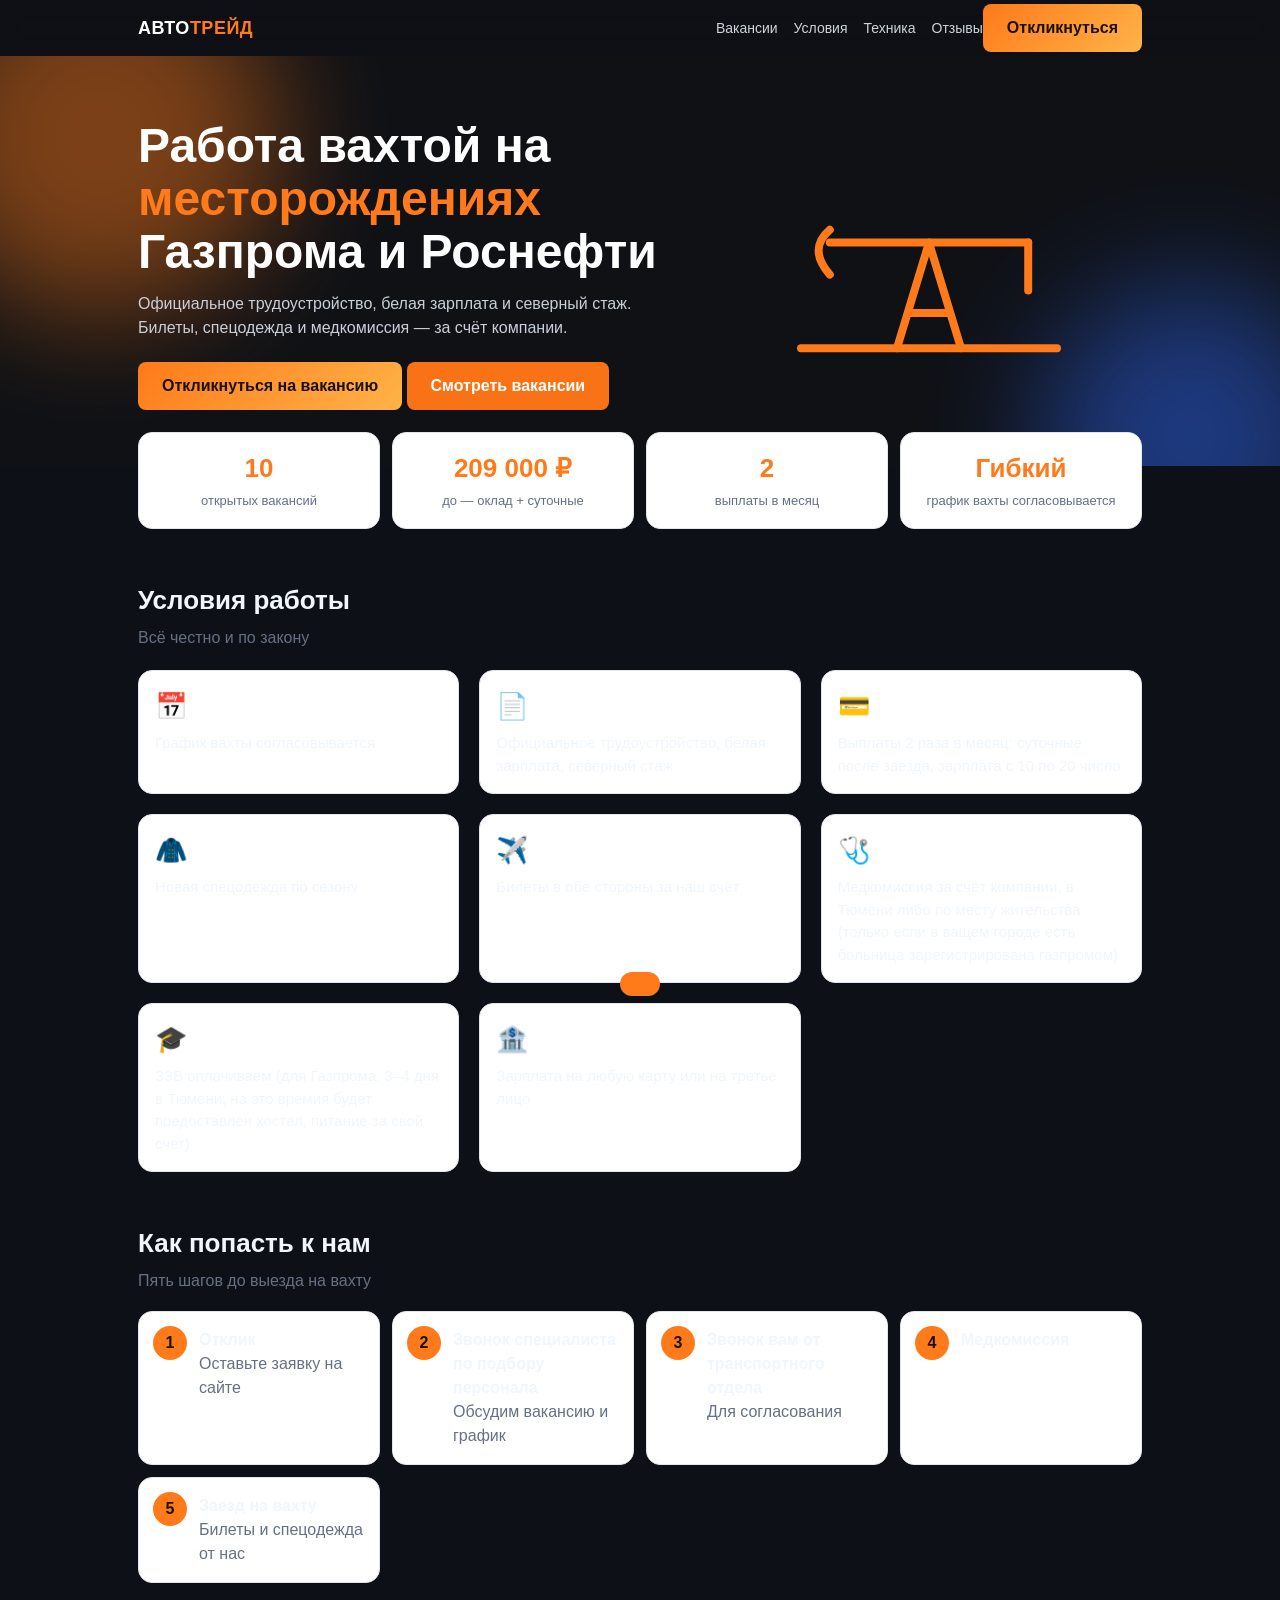
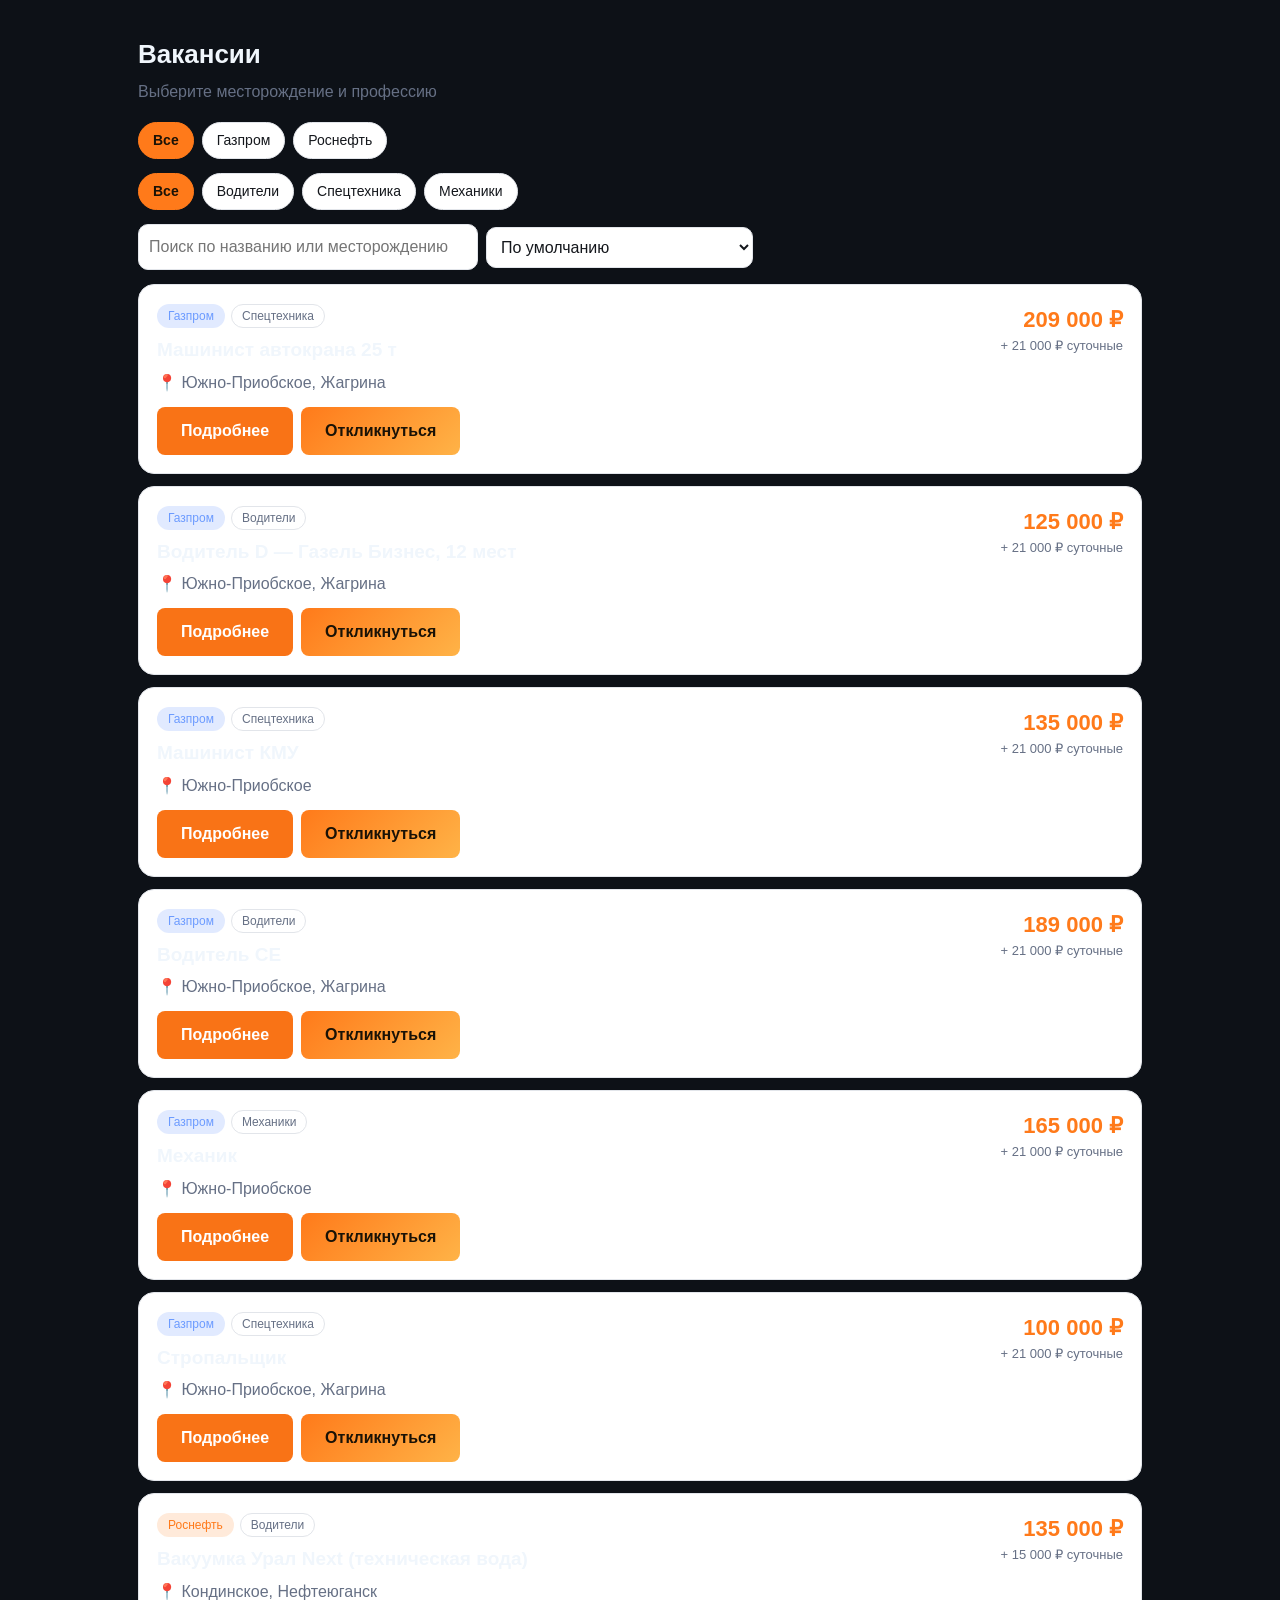
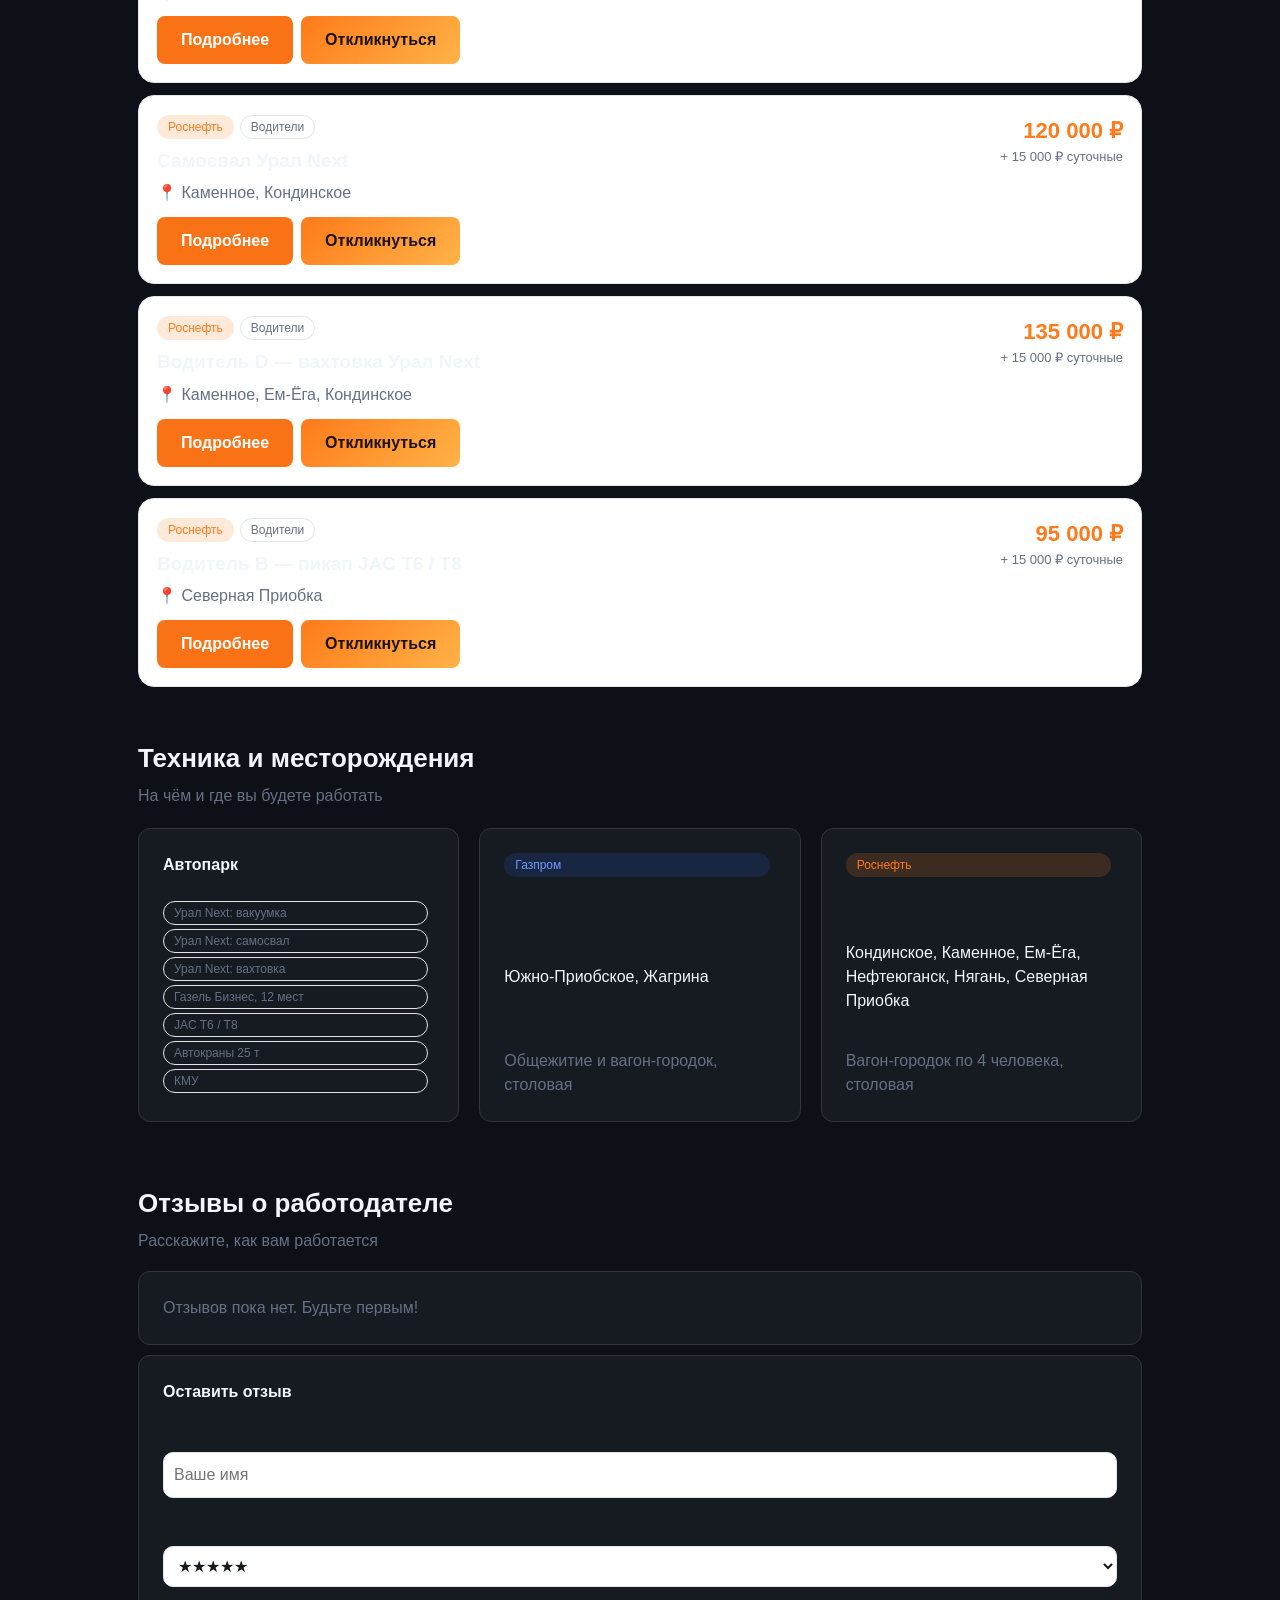
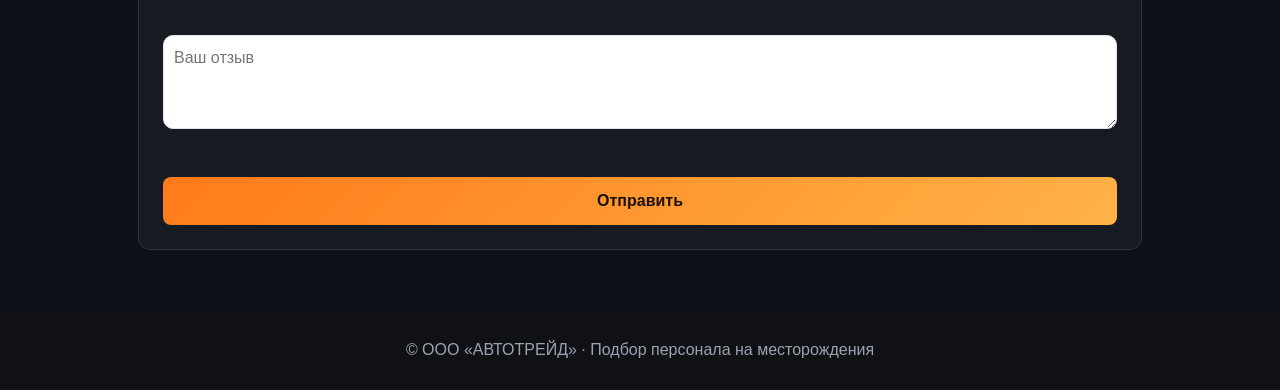
==== site/index.html @ c1e5354d "Update index.html" ====
<!DOCTYPE html>
<html lang="ru">
<head>
<meta charset="utf-8">
<meta name="viewport" content="width=device-width, initial-scale=1, viewport-fit=cover">
<title>АВТОТРЕЙД — работа вахтой на месторождениях</title>
<link rel="stylesheet" href="style.css">
</head>
<body>
<div id="pr"></div>
<nav><div class="w"><b>АВТО<i>ТРЕЙД</i></b><div><a href="#vac">Вакансии</a><a href="#cond">Условия</a><a href="#fleet">Техника</a><a href="#rev">Отзывы</a><button class="btn p sm" data-apply="">Откликнуться</button></div></div></nav>

<section class="hero"><div class="blob b1"></div><div class="blob b2"></div>
<div class="w"><div>
<h1>Работа вахтой на <span>месторождениях</span> Газпрома и Роснефти</h1>
<p>Официальное трудоустройство, белая зарплата и северный стаж. Билеты, спецодежда и медкомиссия — за счёт компании.</p>
<button class="btn p" data-apply="">Откликнуться на вакансию</button> <a href="#vac"><button class="btn">Смотреть вакансии</button></a></div>
<svg class="pump" viewBox="0 0 200 120"><path d="M20 112h160"/><path d="M80 112l20-66 20 66M88 90h24"/><g class="beam"><path d="M38 46h124"/><path d="M38 38q-14 12 0 28"/><path d="M162 46v30"/></g></svg>
</div></section>

<main class="w">
<div class="stats">
<div class="st"><b data-n="10">0</b><span>открытых вакансий</span></div>
<div class="st"><b data-n="209000" data-s=" ₽">0</b><span>до — оклад + суточные</span></div>
<div class="st"><b data-n="2">0</b><span>выплаты в месяц</span></div>
<div class="st"><b>Гибкий</b><span>график вахты согласовывается</span></div>
</div>

<h2 class="reveal" id="cond">Условия работы</h2><p class="sub">Всё честно и по закону</p>
<div class="grid" id="conds"></div>

<h2 class="reveal">Как попасть к нам</h2><p class="sub">Пять шагов до выезда на вахту</p>
<div class="steps">
<div class="step reveal"><b>Отклик</b><br><span class="mu">Оставьте заявку на сайте</span></div>
<div class="step reveal"><b>Звонок специалиста по подбору персонала</b><br><span class="mu">Обсудим вакансию и график</span></div>
<div class="step reveal"><b>Звонок вам от транспортного отдела</b><br><span class="mu">Для согласования</span></div>
<div class="step reveal"><b>Медкомиссия</b></div>
<div class="step reveal"><b>Заезд на вахту</b><br><span class="mu">Билеты и спецодежда от нас</span></div>
</div>

<h2 class="reveal" id="vac">Вакансии</h2><p class="sub">Выберите месторождение и профессию</p>
<div class="bar" id="f1"></div>
<div class="bar" id="f2"></div>
<div class="bar"><input id="q" placeholder="Поиск по названию или месторождению" style="max-width:340px"><select id="so"><option value="0">По умолчанию</option><option value="1">Сначала с высокой зарплатой</option></select></div>
<div id="jobs"></div>

<h2 class="reveal" id="fleet">Техника и месторождения</h2><p class="sub">На чём и где вы будете работать</p>
<div class="grid">
<div class="card reveal"><b>Автопарк</b><br><span class="tg">Урал Next: вакуумка</span><span class="tg">Урал Next: самосвал</span><span class="tg">Урал Next: вахтовка</span><span class="tg">Газель Бизнес, 12 мест</span><span class="tg">JAC T6 / T8</span><span class="tg">Автокраны 25 т</span><span class="tg">КМУ</span></div>
<div class="card reveal"><span class="tg g">Газпром</span><br>Южно-Приобское, Жагрина<br><span class="mu">Общежитие и вагон-городок, столовая</span></div>
<div class="card reveal"><span class="tg r">Роснефть</span><br>Кондинское, Каменное, Ем-Ёга, Нефтеюганск, Нягань, Северная Приобка<br><span class="mu">Вагон-городок по 4 человека, столовая</span></div>
</div>

<h2 class="reveal" id="rev">Отзывы о работодателе</h2><p class="sub">Расскажите, как вам работается</p>
<div id="revs"></div>
<div class="card"><b>Оставить отзыв</b><br><br>
<input id="rn" placeholder="Ваше имя" maxlength="40"><br><br>
<select id="rr"><option value="5">★★★★★</option><option value="4">★★★★</option><option value="3">★★★</option><option value="2">★★</option><option value="1">★</option></select><br><br>
<textarea id="rt" rows="3" maxlength="500" placeholder="Ваш отзыв"></textarea><br><br>
<button class="btn p" id="rs">Отправить</button></div>
</main>

<footer>© ООО «АВТОТРЕЙД» · Подбор персонала на месторождения</footer>

<dialog id="dlg"><h3 style="margin-top:0">Отклик на вакансию</h3>
<label>Вакансия</label><select id="av"></select>
<label>Имя</label><input id="an" maxlength="60">
<label>Телефон</label><input id="ap" type="tel" placeholder="+7 ___ ___ __ __">
<label>Город проживания</label><input id="ac" maxlength="60">
<input id="hp" name="website" tabindex="-1" autocomplete="off" aria-hidden="true" style="position:absolute;left:-9999px">
<div style="display:flex;gap:8px"><button class="btn p" id="as">Отправить отклик</button><button class="btn" id="ax">Закрыть</button></div></dialog>
<div class="toast" id="ts"></div>

<script src="script.js"></script>
</body>
</html>
---- site/style.css ----
:root{--bg:#f4f5f7;--card:#fff;--tx:#14171c;--mu:#667085;--bd:#e2e5ea;--ac:#ff7a1a;--ac2:#ffb347;box-sizing:border-box;padding-top:env(safe-area-inset-top,0px);padding-bottom:env(safe-area-inset-bottom,0px)}
@media (prefers-color-scheme:dark){:root:not([data-theme="light"]){--bg:#0f1115;--card:#181b21;--tx:#eef0f4;--mu:#9aa3b2;--bd:#2a2f38;color-scheme:dark}}
:root[data-theme="dark"]{--bg:#0f1115;--card:#181b21;--tx:#eef0f4;--mu:#9aa3b2;--bd:#2a2f38;color-scheme:dark}
*{box-sizing:border-box}html{scroll-behavior:smooth}
body{margin:0;background:var(--bg);color:var(--tx);font:16px/1.55 system-ui,-apple-system,"Segoe UI",Roboto,sans-serif}
.w{max-width:1040px;margin:0 auto;padding:0 18px}
#pr{position:fixed;left:0;top:0;height:3px;background:linear-gradient(90deg,var(--ac),var(--ac2));width:0;z-index:50}
nav{position:sticky;top:0;z-index:40;background:rgba(15,17,21,.82);backdrop-filter:blur(10px);color:#fff;padding-top:env(safe-area-inset-top,0px)}
nav .w{display:flex;justify-content:space-between;align-items:center;height:56px}
nav b{font-size:18px;letter-spacing:.5px}nav b i{color:var(--ac);font-style:normal}
nav a{color:#cfd4dc;text-decoration:none;margin-left:16px;font-size:14px}nav a:hover{color:var(--ac)}
.hero{position:relative;overflow:hidden;background:#0f1115;color:#fff;padding:64px 0 56px}
.blob{position:absolute;border-radius:50%;filter:blur(60px);opacity:.45;animation:fl 12s ease-in-out infinite alternate}
.b1{width:360px;height:360px;background:#ff7a1a;left:-80px;top:-100px}.b2{width:300px;height:300px;background:#2f6bff;right:-60px;bottom:-120px;animation-delay:-5s}
@keyframes fl{to{transform:translate(60px,40px) scale(1.2)}}
.hero .w{position:relative;display:grid;grid-template-columns:1.3fr 1fr;gap:24px;align-items:center}
.hero h1{font-size:clamp(28px,5vw,48px);line-height:1.1;margin:0 0 14px}.hero h1 span{color:var(--ac)}
.hero p{color:#c9cfd9;max-width:520px;margin:0 0 22px}
.pump{width:100%;max-width:320px;justify-self:center}.pump *{stroke:var(--ac);fill:none;stroke-width:5;stroke-linecap:round;stroke-linejoin:round}
.beam{transform-origin:100px 46px;animation:rock 3s ease-in-out infinite alternate}@keyframes rock{from{transform:rotate(-9deg)}to{transform:rotate(9deg)}}
.btn{font:inherit;cursor:pointer;border-radius:10px;border:1px solid var(--bd);background:var(--card);color:var(--tx);padding:10px 18px;transition:.2s}
.btn.p{background:linear-gradient(135deg,var(--ac),var(--ac2));color:#1a1206;border:0;font-weight:700}.btn.p:hover{transform:translateY(-2px);box-shadow:0 8px 22px rgba(255,122,26,.4)}
.stats{display:grid;grid-template-columns:repeat(auto-fit,minmax(150px,1fr));gap:12px;margin-top:-34px;position:relative}
.st{background:var(--card);border:1px solid var(--bd);border-radius:14px;padding:16px;text-align:center}.st b{display:block;font-size:26px;color:var(--ac)}.st span{font-size:13px;color:var(--mu)}
h2{font-size:26px;margin:52px 0 6px}.sub{color:var(--mu);margin:0 0 18px}
.grid{display:grid;grid-template-columns:repeat(auto-fit,minmax(230px,1fr));gap:12px}
.cond{background:var(--card);border:1px solid var(--bd);border-radius:14px;padding:16px;transition:.25s}.cond:hover{transform:translateY(-4px);border-color:var(--ac)}.cond i{font-size:26px;font-style:normal}.cond p{margin:6px 0 0;font-size:15px}
.steps{display:grid;grid-template-columns:repeat(auto-fit,minmax(200px,1fr));gap:12px;counter-reset:s}.step{background:var(--card);border:1px solid var(--bd);border-radius:14px;padding:16px 16px 16px 60px;position:relative}
.step:before{counter-increment:s;content:counter(s);position:absolute;left:14px;top:14px;width:34px;height:34px;border-radius:50%;background:var(--ac);color:#1a1206;font-weight:800;display:grid;place-items:center}
.bar{display:flex;gap:8px;flex-wrap:wrap;align-items:center;margin-bottom:14px}.chip{padding:7px 14px;border-radius:20px;border:1px solid var(--bd);background:var(--card);color:var(--tx);cursor:pointer;font:inherit;font-size:14px;transition:.2s}
.chip.on{background:var(--ac);border-color:var(--ac);color:#1a1206;font-weight:600}
select,input,textarea{font:inherit;padding:10px;border-radius:10px;border:1px solid var(--bd);background:var(--card);color:var(--tx);width:100%}
.bar select{width:auto}
.v{background:var(--card);border:1px solid var(--bd);border-radius:16px;padding:18px;margin-bottom:12px;transition:.25s}.v:hover{border-color:var(--ac);box-shadow:0 8px 28px rgba(0,0,0,.12)}
.top{display:flex;justify-content:space-between;gap:14px;flex-wrap:wrap;align-items:flex-start}
.v h3{margin:4px 0 6px;font-size:19px}.sal{text-align:right}.sal b{font-size:22px;color:var(--ac)}.sal div{font-size:13px;color:var(--mu)}
.tg{display:inline-block;font-size:12px;padding:2px 10px;border-radius:20px;border:1px solid var(--bd);margin:0 6px 4px 0;color:var(--mu)}.tg.g{background:rgba(47,107,255,.14);color:#6c9bff;border-color:transparent}.tg.r{background:rgba(255,122,26,.16);color:var(--ac);border-color:transparent}
.more{display:grid;grid-template-rows:0fr;transition:grid-template-rows .35s}.more>div{overflow:hidden}.v.open .more{grid-template-rows:1fr}
.more ul{margin:12px 0 0;padding-left:18px;color:var(--mu);font-size:15px}.acts{display:flex;gap:8px;margin-top:12px;flex-wrap:wrap}
.reveal{opacity:0;transform:translateY(24px);transition:opacity .6s,transform .6s}.reveal.in{opacity:1;transform:none}
.card{background:var(--card);border:1px solid var(--bd);border-radius:14px;padding:16px;margin-bottom:10px}
.mu{color:var(--mu)}
dialog{border:1px solid var(--bd);border-radius:16px;background:var(--card);color:var(--tx);max-width:440px;width:92%;padding:22px;animation:pop .25s}dialog::backdrop{background:rgba(0,0,0,.6);backdrop-filter:blur(3px)}
@keyframes pop{from{opacity:0;transform:scale(.94)}}
label{font-size:13px;color:var(--mu)}dialog input,dialog select{margin:3px 0 12px}
.toast{position:fixed;left:50%;bottom:24px;transform:translate(-50%,120px);background:var(--ac);color:#1a1206;padding:12px 20px;border-radius:12px;font-weight:600;transition:.4s;z-index:90;max-width:90%}.toast.s{transform:translate(-50%,0)}
footer{margin-top:60px;background:#0f1115;color:#9aa3b2;text-align:center;padding:28px 18px}
@media(max-width:720px){.hero .w{grid-template-columns:1fr}.pump{max-width:200px}nav a{display:none}.sal{text-align:left}}
@media(prefers-reduced-motion:reduce){*{animation:none!important;transition:none!important}.reveal{opacity:1;transform:none}}




/* ==========================================
ОСНОВНЫЕ СТИЛИ И СБРОС (BASE & RESET)
========================================== */
￼ {
margin: 0;
padding: 0;
box-sizing: border-box;
word-wrap: break-word;
overflow-wrap: break-word;
}
body {
font-family: -apple-system, BlinkMacSystemFont, "Segoe UI", Roboto, Helvetica, Arial, sans-serif;
background-color: #0d1117;
color: #f0f6fc;
line-height: 1.5;
-webkit-font-smoothing: antialiased;
}
/* Контейнеры */
.container {
width: 100%;
max-width: 1200px;
margin: 0 auto;
padding: 0 20px;
}
/* ==========================================
КАРТОЧКИ И СЕТКИ (GRIDS & CARDS)
========================================== */
.grid,
.stats-grid,
.features-grid {
display: grid;
grid-template-columns: repeat(auto-fit, minmax(250px, 1fr));
gap: 20px;
margin: 20px 0;
}
.card,
.stat-card,
.feature-card {
background: #161b22;
border: 1px solid #30363d;
border-radius: 12px;
padding: 24px;
display: flex;
flex-direction: column;
justify-content: space-between;
transition: transform 0.2s ease, border-color 0.2s ease;
}
.card:hover,
.stat-card:hover {
border-color: #f97316;
}
/* Заголовки и текст внутри карточек */
.card h2, .card h3,
.stat-card h2, .stat-card h3 {
color: #f97316;
font-size: 1.5rem;
font-weight: 700;
margin-bottom: 10px;
line-height: 1.25;
}
.card p, .stat-card p {
color: #8b949e;
font-size: 0.95rem;
}
/* Кнопки */
.btn, button {
display: inline-flex;
align-items: center;
justify-content: center;
background-color: #f97316;
color: #ffffff;
font-weight: 600;
padding: 12px 24px;
border-radius: 8px;
border: none;
cursor: pointer;
text-decoration: none;
transition: background-color 0.2s;
}
.btn:hover, button:hover {
background-color: #ea580c;
}
/* ==========================================
МОБИЛЬНАЯ АДАПТАЦИЯ (RESPONSIVE FOR PHONES)
========================================== */
@media (max-width: 768px) {
.container {
padding: 0 16px;
}
/* Переводим все сетки строго в 1 колонку */
.grid,
.stats-grid,
.features-grid {
grid-template-columns: 1fr !important;
gap: 14px !important;
}
/* Уменьшаем размеры карточек и отступы */
.card,
.stat-card,
.feature-card {
padding: 16px !important;
}
/* Авто-подгонка шрифта, чтобы текст "График вахты согласовывается" не вылезал */
.card h2, .card h3,
.stat-card h2, .stat-card h3,
.stat-card .value {
font-size: 1.2rem !important;
line-height: 1.3 !important;
hyphens: auto;
}
/* Регулировка баннеров и кнопок */
.hero-title {
font-size: 1.75rem !important;
}
.btn, button {
width: 100%;
padding: 14px;
}
}
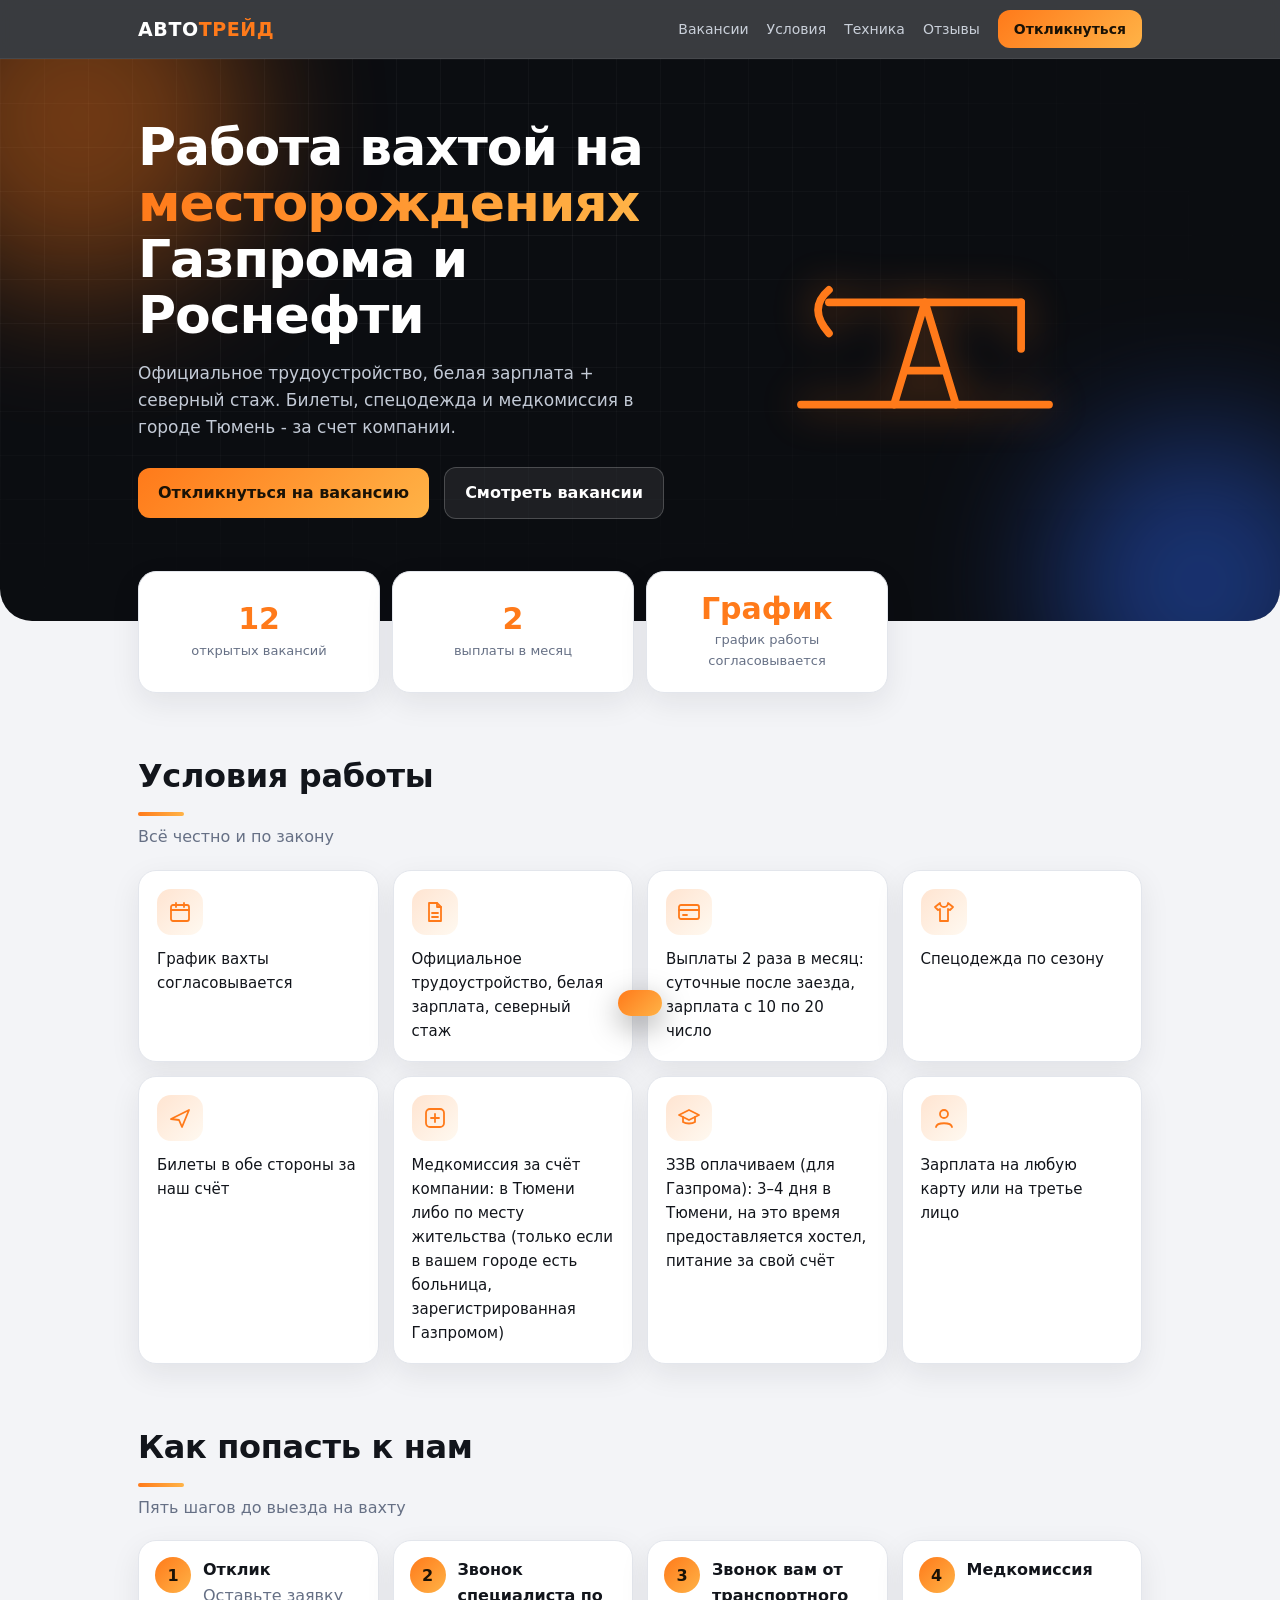
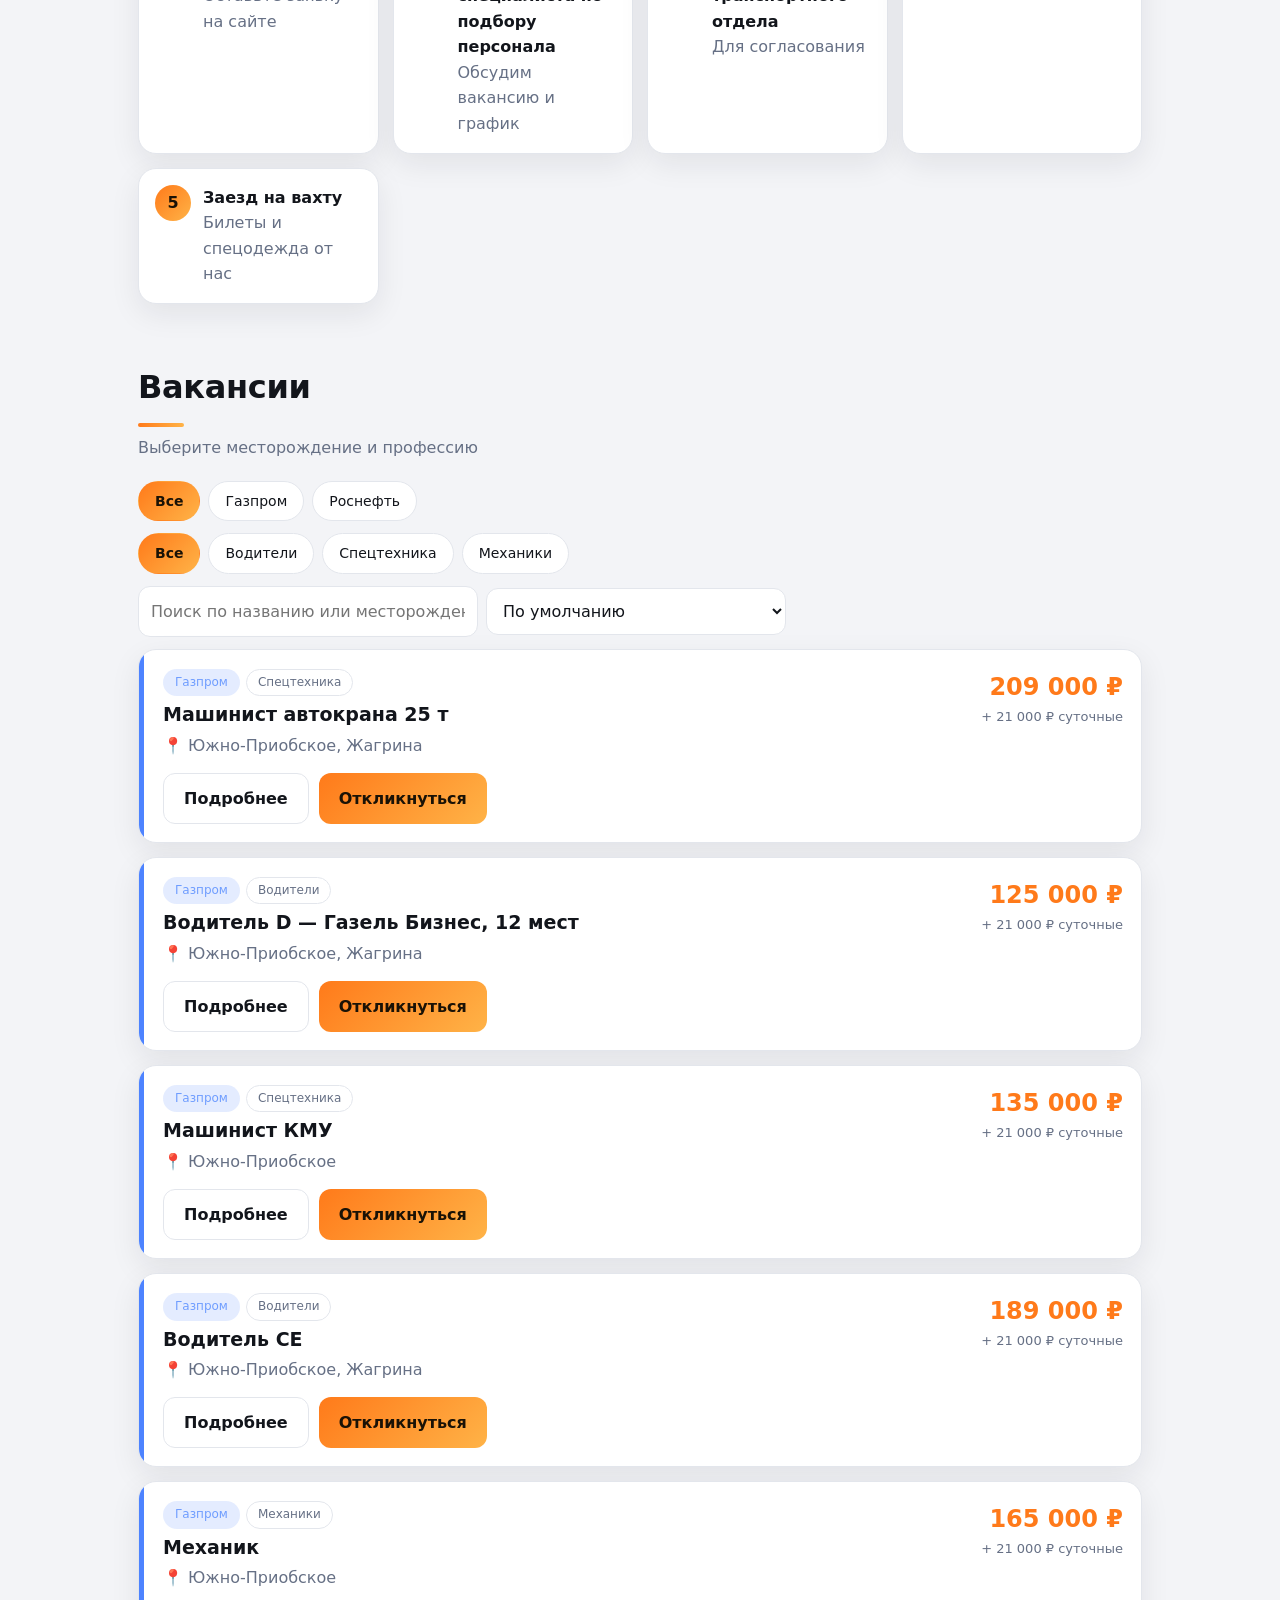
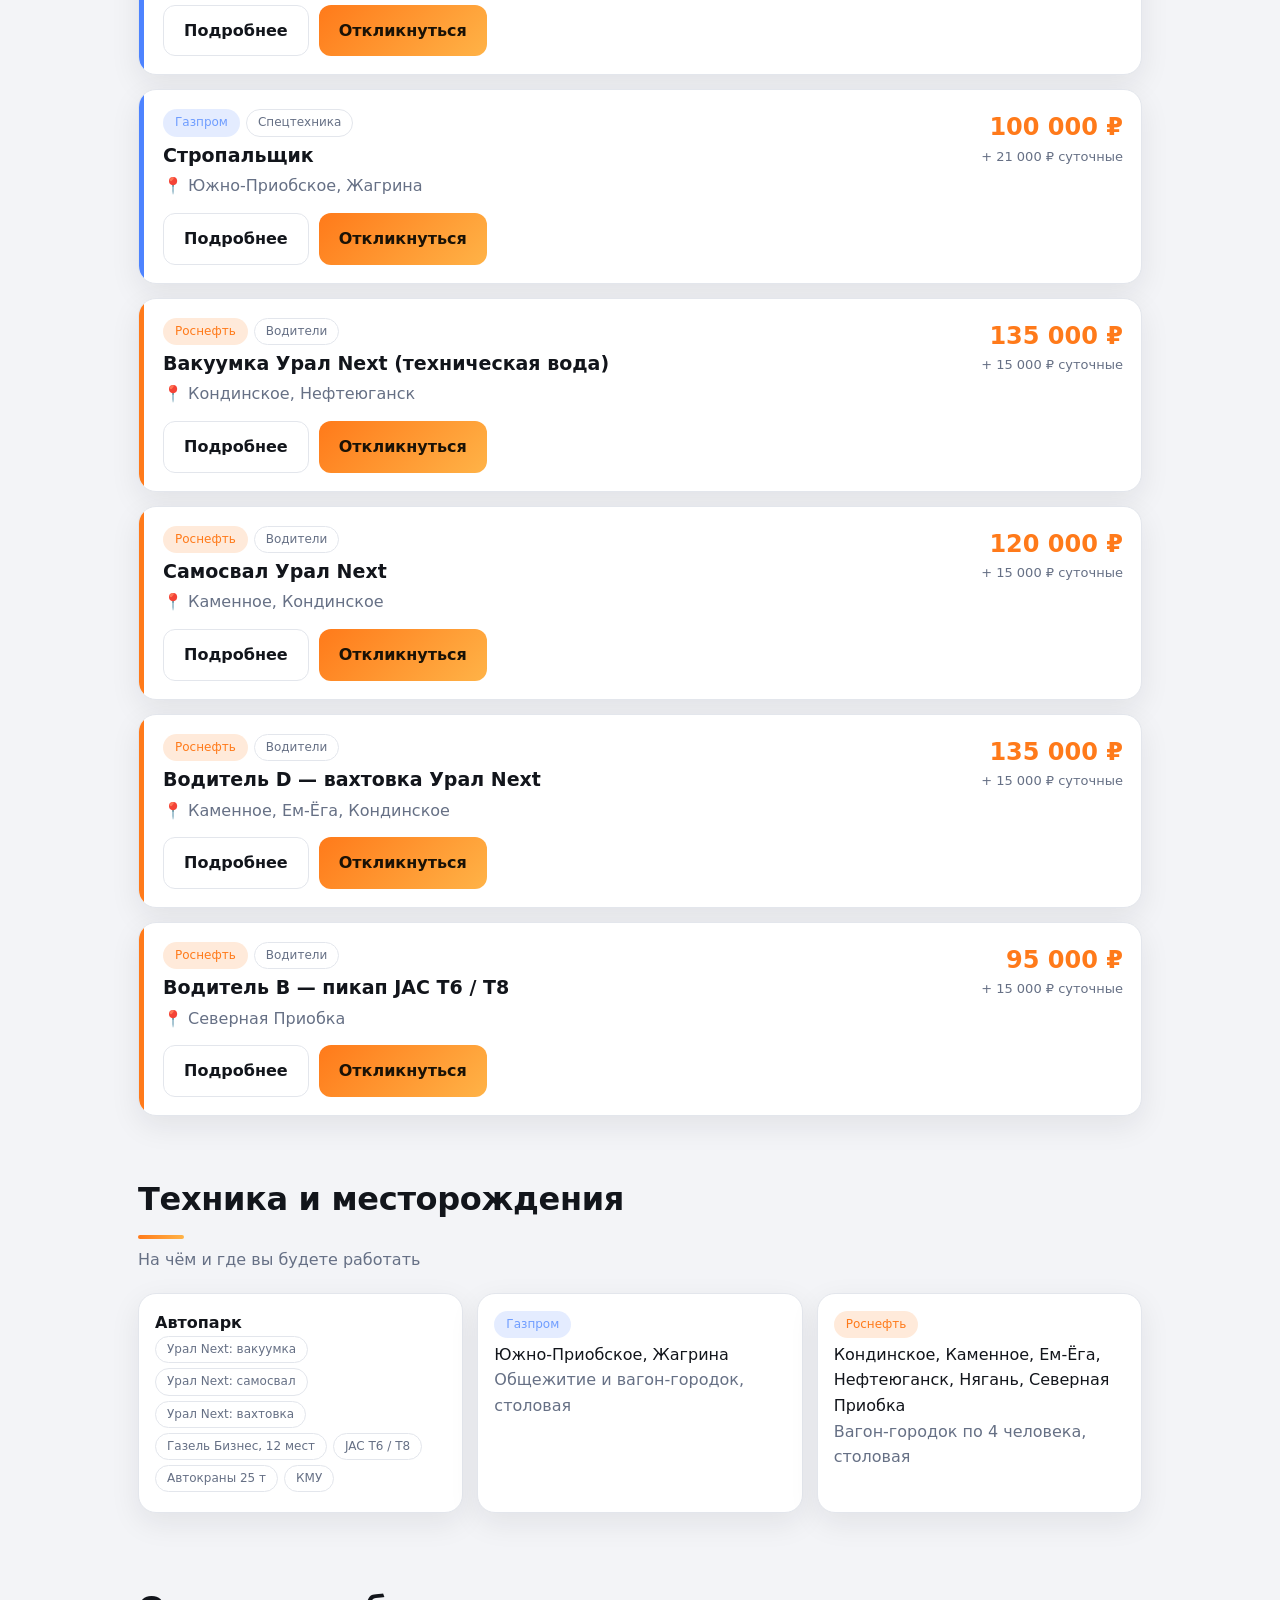
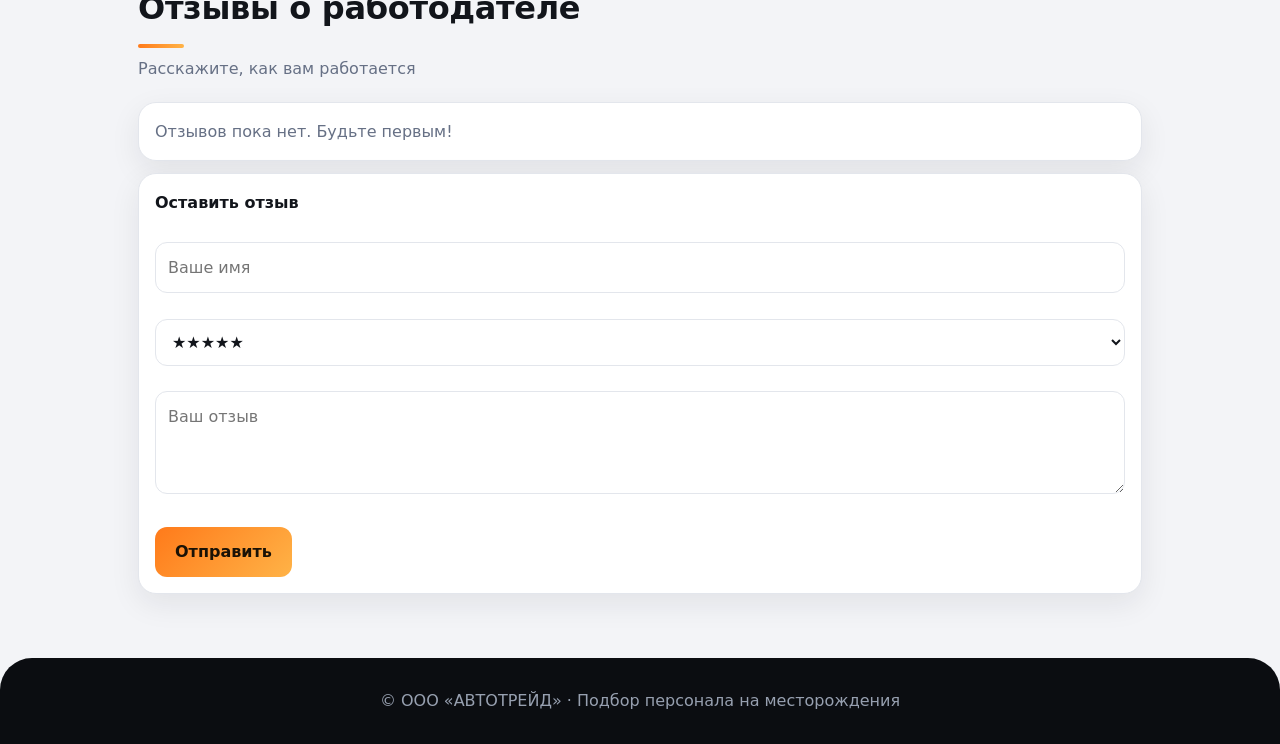
==== commit 69f55ce3: "Первый коммит" ====
--- a/site/index.html
+++ b/site/index.html
@@ -13,17 +13,16 @@
 <section class="hero"><div class="blob b1"></div><div class="blob b2"></div>
 <div class="w"><div>
 <h1>Работа вахтой на <span>месторождениях</span> Газпрома и Роснефти</h1>
-<p>Официальное трудоустройство, белая зарплата и северный стаж. Билеты, спецодежда и медкомиссия — за счёт компании.</p>
+<p>Официальное трудоустройство, белая зарплата + северный стаж. Билеты, спецодежда и медкомиссия в городе Тюмень - за счет компании.</p>
 <button class="btn p" data-apply="">Откликнуться на вакансию</button> <a href="#vac"><button class="btn">Смотреть вакансии</button></a></div>
 <svg class="pump" viewBox="0 0 200 120"><path d="M20 112h160"/><path d="M80 112l20-66 20 66M88 90h24"/><g class="beam"><path d="M38 46h124"/><path d="M38 38q-14 12 0 28"/><path d="M162 46v30"/></g></svg>
 </div></section>
 
 <main class="w">
 <div class="stats">
-<div class="st"><b data-n="10">0</b><span>открытых вакансий</span></div>
-<div class="st"><b data-n="209000" data-s=" ₽">0</b><span>до — оклад + суточные</span></div>
+<div class="st"><b data-n="12">0</b><span>открытых вакансий</span></div>
 <div class="st"><b data-n="2">0</b><span>выплаты в месяц</span></div>
-<div class="st"><b>Гибкий</b><span>график вахты согласовывается</span></div>
+<div class="st"><b>График</b><span>график работы согласовывается</span></div>
 </div>
 
 <h2 class="reveal" id="cond">Условия работы</h2><p class="sub">Всё честно и по закону</p>
--- a/site/style.css
+++ b/site/style.css
@@ -1,172 +1,75 @@
-:root{--bg:#f4f5f7;--card:#fff;--tx:#14171c;--mu:#667085;--bd:#e2e5ea;--ac:#ff7a1a;--ac2:#ffb347;box-sizing:border-box;padding-top:env(safe-area-inset-top,0px);padding-bottom:env(safe-area-inset-bottom,0px)}
-@media (prefers-color-scheme:dark){:root:not([data-theme="light"]){--bg:#0f1115;--card:#181b21;--tx:#eef0f4;--mu:#9aa3b2;--bd:#2a2f38;color-scheme:dark}}
-:root[data-theme="dark"]{--bg:#0f1115;--card:#181b21;--tx:#eef0f4;--mu:#9aa3b2;--bd:#2a2f38;color-scheme:dark}
-*{box-sizing:border-box}html{scroll-behavior:smooth}
-body{margin:0;background:var(--bg);color:var(--tx);font:16px/1.55 system-ui,-apple-system,"Segoe UI",Roboto,sans-serif}
+:root{--bg:#f3f4f7;--card:#fff;--tx:#12151b;--mu:#667085;--bd:#e3e6ec;--ac:#ff7a1a;--ac2:#ffb347;--r:18px;--sh:0 10px 30px rgba(20,24,40,.08);box-sizing:border-box;padding-top:env(safe-area-inset-top,0px);padding-bottom:env(safe-area-inset-bottom,0px)}
+@media (prefers-color-scheme:dark){:root:not([data-theme="light"]){--bg:#0d0f13;--card:#171a20;--tx:#eef0f4;--mu:#97a0b0;--bd:#262b34;--sh:0 10px 30px rgba(0,0,0,.35);color-scheme:dark}}
+:root[data-theme="dark"]{--bg:#0d0f13;--card:#171a20;--tx:#eef0f4;--mu:#97a0b0;--bd:#262b34;--sh:0 10px 30px rgba(0,0,0,.35);color-scheme:dark}
+*{box-sizing:border-box}html{scroll-behavior:smooth}html,body{max-width:100%;overflow-x:clip}
+body{margin:0;background:var(--bg);color:var(--tx);font:16px/1.6 system-ui,-apple-system,"Segoe UI",Roboto,sans-serif;-webkit-font-smoothing:antialiased}
 .w{max-width:1040px;margin:0 auto;padding:0 18px}
-#pr{position:fixed;left:0;top:0;height:3px;background:linear-gradient(90deg,var(--ac),var(--ac2));width:0;z-index:50}
-nav{position:sticky;top:0;z-index:40;background:rgba(15,17,21,.82);backdrop-filter:blur(10px);color:#fff;padding-top:env(safe-area-inset-top,0px)}
-nav .w{display:flex;justify-content:space-between;align-items:center;height:56px}
-nav b{font-size:18px;letter-spacing:.5px}nav b i{color:var(--ac);font-style:normal}
-nav a{color:#cfd4dc;text-decoration:none;margin-left:16px;font-size:14px}nav a:hover{color:var(--ac)}
-.hero{position:relative;overflow:hidden;background:#0f1115;color:#fff;padding:64px 0 56px}
-.blob{position:absolute;border-radius:50%;filter:blur(60px);opacity:.45;animation:fl 12s ease-in-out infinite alternate}
-.b1{width:360px;height:360px;background:#ff7a1a;left:-80px;top:-100px}.b2{width:300px;height:300px;background:#2f6bff;right:-60px;bottom:-120px;animation-delay:-5s}
-@keyframes fl{to{transform:translate(60px,40px) scale(1.2)}}
-.hero .w{position:relative;display:grid;grid-template-columns:1.3fr 1fr;gap:24px;align-items:center}
-.hero h1{font-size:clamp(28px,5vw,48px);line-height:1.1;margin:0 0 14px}.hero h1 span{color:var(--ac)}
-.hero p{color:#c9cfd9;max-width:520px;margin:0 0 22px}
-.pump{width:100%;max-width:320px;justify-self:center}.pump *{stroke:var(--ac);fill:none;stroke-width:5;stroke-linecap:round;stroke-linejoin:round}
+#pr{position:fixed;left:0;top:0;height:3px;background:linear-gradient(90deg,var(--ac),var(--ac2));width:0;z-index:60}
+nav{position:sticky;top:0;z-index:50;background:rgba(11,13,17,.8);-webkit-backdrop-filter:blur(14px);backdrop-filter:blur(14px);border-bottom:1px solid rgba(255,255,255,.07);color:#fff;padding-top:env(safe-area-inset-top,0px)}
+nav .w{display:flex;justify-content:space-between;align-items:center;height:58px}
+nav b{font-size:19px;letter-spacing:.6px}nav b i{color:var(--ac);font-style:normal}
+nav a{color:#c9cfd9;text-decoration:none;margin-left:18px;font-size:14px;transition:.2s}nav a:hover{color:var(--ac)}
+nav .btn{margin-left:18px}
+.hero{position:relative;overflow:hidden;isolation:isolate;background:#0b0d11;color:#fff;padding:60px 0 92px;border-radius:0 0 32px 32px}
+.hero:before{content:"";position:absolute;inset:0;z-index:-1;background-image:linear-gradient(rgba(255,255,255,.055) 1px,transparent 1px),linear-gradient(90deg,rgba(255,255,255,.055) 1px,transparent 1px);background-size:44px 44px;-webkit-mask-image:radial-gradient(ellipse at 25% 30%,#000,transparent 72%);mask-image:radial-gradient(ellipse at 25% 30%,#000,transparent 72%)}
+.blob{position:absolute;border-radius:50%;filter:blur(70px);opacity:.42;animation:fl 12s ease-in-out infinite alternate;z-index:-1}
+.b1{width:340px;height:340px;background:#ff7a1a;left:-90px;top:-110px}.b2{width:300px;height:300px;background:#2f6bff;right:-70px;bottom:-110px;animation-delay:-5s}
+@keyframes fl{to{transform:translate(50px,36px) scale(1.18)}}
+.hero .w{position:relative;display:grid;grid-template-columns:1.25fr 1fr;gap:28px;align-items:center}
+.hero h1{font-size:clamp(30px,7vw,52px);line-height:1.08;letter-spacing:-.02em;font-weight:800;margin:0 0 16px}
+.hero h1 span{background:linear-gradient(90deg,var(--ac),var(--ac2));-webkit-background-clip:text;background-clip:text;color:transparent}
+.hero p{color:#c3cad6;max-width:520px;margin:0 0 26px;font-size:17px}
+.hero a{text-decoration:none;display:inline-block}.hero .btn{margin:0 10px 10px 0}
+.hero .btn:not(.p){background:rgba(255,255,255,.08);color:#fff;border-color:rgba(255,255,255,.2)}
+.hero .btn.p{animation:pulse 2.6s infinite}@keyframes pulse{0%{box-shadow:0 0 0 0 rgba(255,122,26,.5)}70%{box-shadow:0 0 0 16px rgba(255,122,26,0)}100%{box-shadow:0 0 0 0 rgba(255,122,26,0)}}
+.pump{width:100%;max-width:310px;justify-self:center;filter:drop-shadow(0 0 20px rgba(255,122,26,.45))}.pump *{stroke:var(--ac);fill:none;stroke-width:5;stroke-linecap:round;stroke-linejoin:round}
 .beam{transform-origin:100px 46px;animation:rock 3s ease-in-out infinite alternate}@keyframes rock{from{transform:rotate(-9deg)}to{transform:rotate(9deg)}}
-.btn{font:inherit;cursor:pointer;border-radius:10px;border:1px solid var(--bd);background:var(--card);color:var(--tx);padding:10px 18px;transition:.2s}
-.btn.p{background:linear-gradient(135deg,var(--ac),var(--ac2));color:#1a1206;border:0;font-weight:700}.btn.p:hover{transform:translateY(-2px);box-shadow:0 8px 22px rgba(255,122,26,.4)}
-.stats{display:grid;grid-template-columns:repeat(auto-fit,minmax(150px,1fr));gap:12px;margin-top:-34px;position:relative}
-.st{background:var(--card);border:1px solid var(--bd);border-radius:14px;padding:16px;text-align:center}.st b{display:block;font-size:26px;color:var(--ac)}.st span{font-size:13px;color:var(--mu)}
-h2{font-size:26px;margin:52px 0 6px}.sub{color:var(--mu);margin:0 0 18px}
-.grid{display:grid;grid-template-columns:repeat(auto-fit,minmax(230px,1fr));gap:12px}
-.cond{background:var(--card);border:1px solid var(--bd);border-radius:14px;padding:16px;transition:.25s}.cond:hover{transform:translateY(-4px);border-color:var(--ac)}.cond i{font-size:26px;font-style:normal}.cond p{margin:6px 0 0;font-size:15px}
-.steps{display:grid;grid-template-columns:repeat(auto-fit,minmax(200px,1fr));gap:12px;counter-reset:s}.step{background:var(--card);border:1px solid var(--bd);border-radius:14px;padding:16px 16px 16px 60px;position:relative}
-.step:before{counter-increment:s;content:counter(s);position:absolute;left:14px;top:14px;width:34px;height:34px;border-radius:50%;background:var(--ac);color:#1a1206;font-weight:800;display:grid;place-items:center}
-.bar{display:flex;gap:8px;flex-wrap:wrap;align-items:center;margin-bottom:14px}.chip{padding:7px 14px;border-radius:20px;border:1px solid var(--bd);background:var(--card);color:var(--tx);cursor:pointer;font:inherit;font-size:14px;transition:.2s}
-.chip.on{background:var(--ac);border-color:var(--ac);color:#1a1206;font-weight:600}
-select,input,textarea{font:inherit;padding:10px;border-radius:10px;border:1px solid var(--bd);background:var(--card);color:var(--tx);width:100%}
+.btn{font:inherit;font-weight:600;cursor:pointer;border-radius:12px;border:1px solid var(--bd);background:var(--card);color:var(--tx);padding:12px 20px;transition:.2s}
+.btn.p{background:linear-gradient(135deg,var(--ac),var(--ac2));color:#1a1206;border:0}.btn.p:hover{transform:translateY(-2px);box-shadow:0 10px 24px rgba(255,122,26,.4)}
+.btn.sm{padding:8px 16px;font-size:14px}
+.stats{display:grid;grid-template-columns:repeat(4,1fr);gap:12px;margin-top:-50px;position:relative;z-index:2}
+.st{min-width:0;display:flex;flex-direction:column;justify-content:center;align-items:center;text-align:center;background:var(--card);border:1px solid var(--bd);border-radius:var(--r);padding:20px 12px;box-shadow:var(--sh)}
+.st b{font-size:clamp(22px,6vw,30px);line-height:1.15;color:var(--ac);overflow-wrap:anywhere}.st span{font-size:13px;color:var(--mu);margin-top:4px}
+h2{font-size:clamp(24px,5vw,32px);letter-spacing:-.01em;margin:58px 0 6px}
+h2:after{content:"";display:block;width:46px;height:4px;border-radius:4px;margin-top:10px;background:linear-gradient(90deg,var(--ac),var(--ac2))}
+.sub{color:var(--mu);margin:8px 0 20px}
+.grid{display:grid;grid-template-columns:repeat(auto-fit,minmax(240px,1fr));gap:14px}
+.cond{background:var(--card);border:1px solid var(--bd);border-radius:var(--r);padding:18px;transition:.25s;box-shadow:var(--sh)}.cond:hover{transform:translateY(-4px);border-color:var(--ac)}
+.cond i{display:grid;place-items:center;width:46px;height:46px;border-radius:14px;margin-bottom:12px;color:var(--ac);background:linear-gradient(135deg,rgba(255,122,26,.2),rgba(255,179,71,.08))}.cond i svg{width:24px;height:24px}
+.cond p{margin:0;font-size:15px}
+.steps{display:grid;grid-template-columns:repeat(auto-fit,minmax(210px,1fr));gap:14px;counter-reset:s}
+.step{background:var(--card);border:1px solid var(--bd);border-radius:var(--r);padding:16px 16px 16px 64px;position:relative;box-shadow:var(--sh)}
+.step:before{counter-increment:s;content:counter(s);position:absolute;left:16px;top:16px;width:36px;height:36px;border-radius:50%;background:linear-gradient(135deg,var(--ac),var(--ac2));color:#1a1206;font-weight:800;display:grid;place-items:center}
+.bar{display:flex;gap:8px;flex-wrap:wrap;align-items:center;margin-bottom:12px}
+#f1,#f2{flex-wrap:nowrap;overflow-x:auto;scrollbar-width:none}#f1::-webkit-scrollbar,#f2::-webkit-scrollbar{display:none}
+.chip{flex:none;padding:8px 16px;border-radius:22px;border:1px solid var(--bd);background:var(--card);color:var(--tx);cursor:pointer;font:inherit;font-size:14px;transition:.2s}
+.chip.on{background:linear-gradient(135deg,var(--ac),var(--ac2));border-color:transparent;color:#1a1206;font-weight:700}
+select,input,textarea{font:inherit;padding:12px;border-radius:12px;border:1px solid var(--bd);background:var(--card);color:var(--tx);width:100%}
+select:focus,input:focus,textarea:focus{outline:2px solid var(--ac);outline-offset:1px}
 .bar select{width:auto}
-.v{background:var(--card);border:1px solid var(--bd);border-radius:16px;padding:18px;margin-bottom:12px;transition:.25s}.v:hover{border-color:var(--ac);box-shadow:0 8px 28px rgba(0,0,0,.12)}
+.v{position:relative;overflow:hidden;background:var(--card);border:1px solid var(--bd);border-radius:var(--r);padding:18px 18px 18px 24px;margin-bottom:14px;transition:.25s;box-shadow:var(--sh)}
+.v:before{content:"";position:absolute;left:0;top:0;bottom:0;width:5px;background:var(--ac)}.v:has(.tg.g):before{background:#4d83ff}
+.v:hover{border-color:var(--ac);transform:translateY(-2px)}
 .top{display:flex;justify-content:space-between;gap:14px;flex-wrap:wrap;align-items:flex-start}
-.v h3{margin:4px 0 6px;font-size:19px}.sal{text-align:right}.sal b{font-size:22px;color:var(--ac)}.sal div{font-size:13px;color:var(--mu)}
-.tg{display:inline-block;font-size:12px;padding:2px 10px;border-radius:20px;border:1px solid var(--bd);margin:0 6px 4px 0;color:var(--mu)}.tg.g{background:rgba(47,107,255,.14);color:#6c9bff;border-color:transparent}.tg.r{background:rgba(255,122,26,.16);color:var(--ac);border-color:transparent}
+.v h3{margin:6px 0 6px;font-size:19px;line-height:1.3}.sal{text-align:right}.sal b{font-size:24px;color:var(--ac);white-space:nowrap}.sal div{font-size:13px;color:var(--mu)}
+.tg{display:inline-block;font-size:12px;padding:3px 11px;border-radius:20px;border:1px solid var(--bd);margin:0 6px 4px 0;color:var(--mu)}
+.tg.g{background:rgba(77,131,255,.15);color:#6f9dff;border-color:transparent}.tg.r{background:rgba(255,122,26,.16);color:var(--ac);border-color:transparent}
 .more{display:grid;grid-template-rows:0fr;transition:grid-template-rows .35s}.more>div{overflow:hidden}.v.open .more{grid-template-rows:1fr}
-.more ul{margin:12px 0 0;padding-left:18px;color:var(--mu);font-size:15px}.acts{display:flex;gap:8px;margin-top:12px;flex-wrap:wrap}
-.reveal{opacity:0;transform:translateY(24px);transition:opacity .6s,transform .6s}.reveal.in{opacity:1;transform:none}
-.card{background:var(--card);border:1px solid var(--bd);border-radius:14px;padding:16px;margin-bottom:10px}
-.mu{color:var(--mu)}
-dialog{border:1px solid var(--bd);border-radius:16px;background:var(--card);color:var(--tx);max-width:440px;width:92%;padding:22px;animation:pop .25s}dialog::backdrop{background:rgba(0,0,0,.6);backdrop-filter:blur(3px)}
-@keyframes pop{from{opacity:0;transform:scale(.94)}}
-label{font-size:13px;color:var(--mu)}dialog input,dialog select{margin:3px 0 12px}
-.toast{position:fixed;left:50%;bottom:24px;transform:translate(-50%,120px);background:var(--ac);color:#1a1206;padding:12px 20px;border-radius:12px;font-weight:600;transition:.4s;z-index:90;max-width:90%}.toast.s{transform:translate(-50%,0)}
-footer{margin-top:60px;background:#0f1115;color:#9aa3b2;text-align:center;padding:28px 18px}
-@media(max-width:720px){.hero .w{grid-template-columns:1fr}.pump{max-width:200px}nav a{display:none}.sal{text-align:left}}
+.more ul{margin:14px 0 0;padding-left:20px;color:var(--mu);font-size:15px}.more li{margin-bottom:4px}
+.acts{display:flex;gap:10px;margin-top:14px;flex-wrap:wrap}
+.reveal{opacity:0;transform:translateY(26px);transition:opacity .6s,transform .6s}.reveal.in{opacity:1;transform:none}
+.card{background:var(--card);border:1px solid var(--bd);border-radius:var(--r);padding:16px;margin-bottom:12px;box-shadow:var(--sh)}
+.mu{color:var(--mu)}.tg+h3{margin-top:2px}
+dialog{border:1px solid var(--bd);border-radius:22px;background:var(--card);color:var(--tx);max-width:440px;width:92%;padding:24px;animation:pop .28s}dialog::backdrop{background:rgba(0,0,0,.6);-webkit-backdrop-filter:blur(4px);backdrop-filter:blur(4px)}
+@keyframes pop{from{opacity:0;transform:translateY(24px) scale(.97)}}
+label{font-size:13px;color:var(--mu)}dialog input,dialog select{margin:4px 0 14px}
+.toast{position:fixed;left:50%;bottom:24px;transform:translate(-50%,140px);background:linear-gradient(135deg,var(--ac),var(--ac2));color:#1a1206;padding:13px 22px;border-radius:14px;font-weight:700;transition:.4s;z-index:90;max-width:90%;box-shadow:0 10px 30px rgba(0,0,0,.35)}.toast.s{transform:translate(-50%,0)}
+footer{margin-top:64px;background:#0b0d11;color:#97a0b0;text-align:center;padding:30px 18px;border-radius:32px 32px 0 0}
+@media(max-width:720px){
+.hero{padding:40px 0 84px}.hero .w{grid-template-columns:1fr;gap:20px}.pump{max-width:190px}
+.hero a{display:block}.hero .btn{width:100%;margin-right:0}
+nav a{display:none}nav .btn{margin-left:0}
+.stats{grid-template-columns:1fr 1fr}.sal{text-align:left}
+dialog{width:100%;max-width:none;margin:auto 0 0;border-radius:24px 24px 0 0;padding-bottom:calc(24px + env(safe-area-inset-bottom,0px))}
+.acts .btn.p{flex:1}}
 @media(prefers-reduced-motion:reduce){*{animation:none!important;transition:none!important}.reveal{opacity:1;transform:none}}
-
-
-
-
-/* ==========================================
-ОСНОВНЫЕ СТИЛИ И СБРОС (BASE & RESET)
-========================================== */
-￼ {
-margin: 0;
-padding: 0;
-box-sizing: border-box;
-word-wrap: break-word;
-overflow-wrap: break-word;
-}
-body {
-font-family: -apple-system, BlinkMacSystemFont, "Segoe UI", Roboto, Helvetica, Arial, sans-serif;
-background-color: #0d1117;
-color: #f0f6fc;
-line-height: 1.5;
--webkit-font-smoothing: antialiased;
-}
-/* Контейнеры */
-.container {
-width: 100%;
-max-width: 1200px;
-margin: 0 auto;
-padding: 0 20px;
-}
-/* ==========================================
-КАРТОЧКИ И СЕТКИ (GRIDS & CARDS)
-========================================== */
-.grid,
-.stats-grid,
-.features-grid {
-display: grid;
-grid-template-columns: repeat(auto-fit, minmax(250px, 1fr));
-gap: 20px;
-margin: 20px 0;
-}
-.card,
-.stat-card,
-.feature-card {
-background: #161b22;
-border: 1px solid #30363d;
-border-radius: 12px;
-padding: 24px;
-display: flex;
-flex-direction: column;
-justify-content: space-between;
-transition: transform 0.2s ease, border-color 0.2s ease;
-}
-.card:hover,
-.stat-card:hover {
-border-color: #f97316;
-}
-/* Заголовки и текст внутри карточек */
-.card h2, .card h3,
-.stat-card h2, .stat-card h3 {
-color: #f97316;
-font-size: 1.5rem;
-font-weight: 700;
-margin-bottom: 10px;
-line-height: 1.25;
-}
-.card p, .stat-card p {
-color: #8b949e;
-font-size: 0.95rem;
-}
-/* Кнопки */
-.btn, button {
-display: inline-flex;
-align-items: center;
-justify-content: center;
-background-color: #f97316;
-color: #ffffff;
-font-weight: 600;
-padding: 12px 24px;
-border-radius: 8px;
-border: none;
-cursor: pointer;
-text-decoration: none;
-transition: background-color 0.2s;
-}
-.btn:hover, button:hover {
-background-color: #ea580c;
-}
-/* ==========================================
-МОБИЛЬНАЯ АДАПТАЦИЯ (RESPONSIVE FOR PHONES)
-========================================== */
-@media (max-width: 768px) {
-.container {
-padding: 0 16px;
-}
-/* Переводим все сетки строго в 1 колонку */
-.grid,
-.stats-grid,
-.features-grid {
-grid-template-columns: 1fr !important;
-gap: 14px !important;
-}
-/* Уменьшаем размеры карточек и отступы */
-.card,
-.stat-card,
-.feature-card {
-padding: 16px !important;
-}
-/* Авто-подгонка шрифта, чтобы текст "График вахты согласовывается" не вылезал */
-.card h2, .card h3,
-.stat-card h2, .stat-card h3,
-.stat-card .value {
-font-size: 1.2rem !important;
-line-height: 1.3 !important;
-hyphens: auto;
-}
-/* Регулировка баннеров и кнопок */
-.hero-title {
-font-size: 1.75rem !important;
-}
-.btn, button {
-width: 100%;
-padding: 14px;
-}
-}
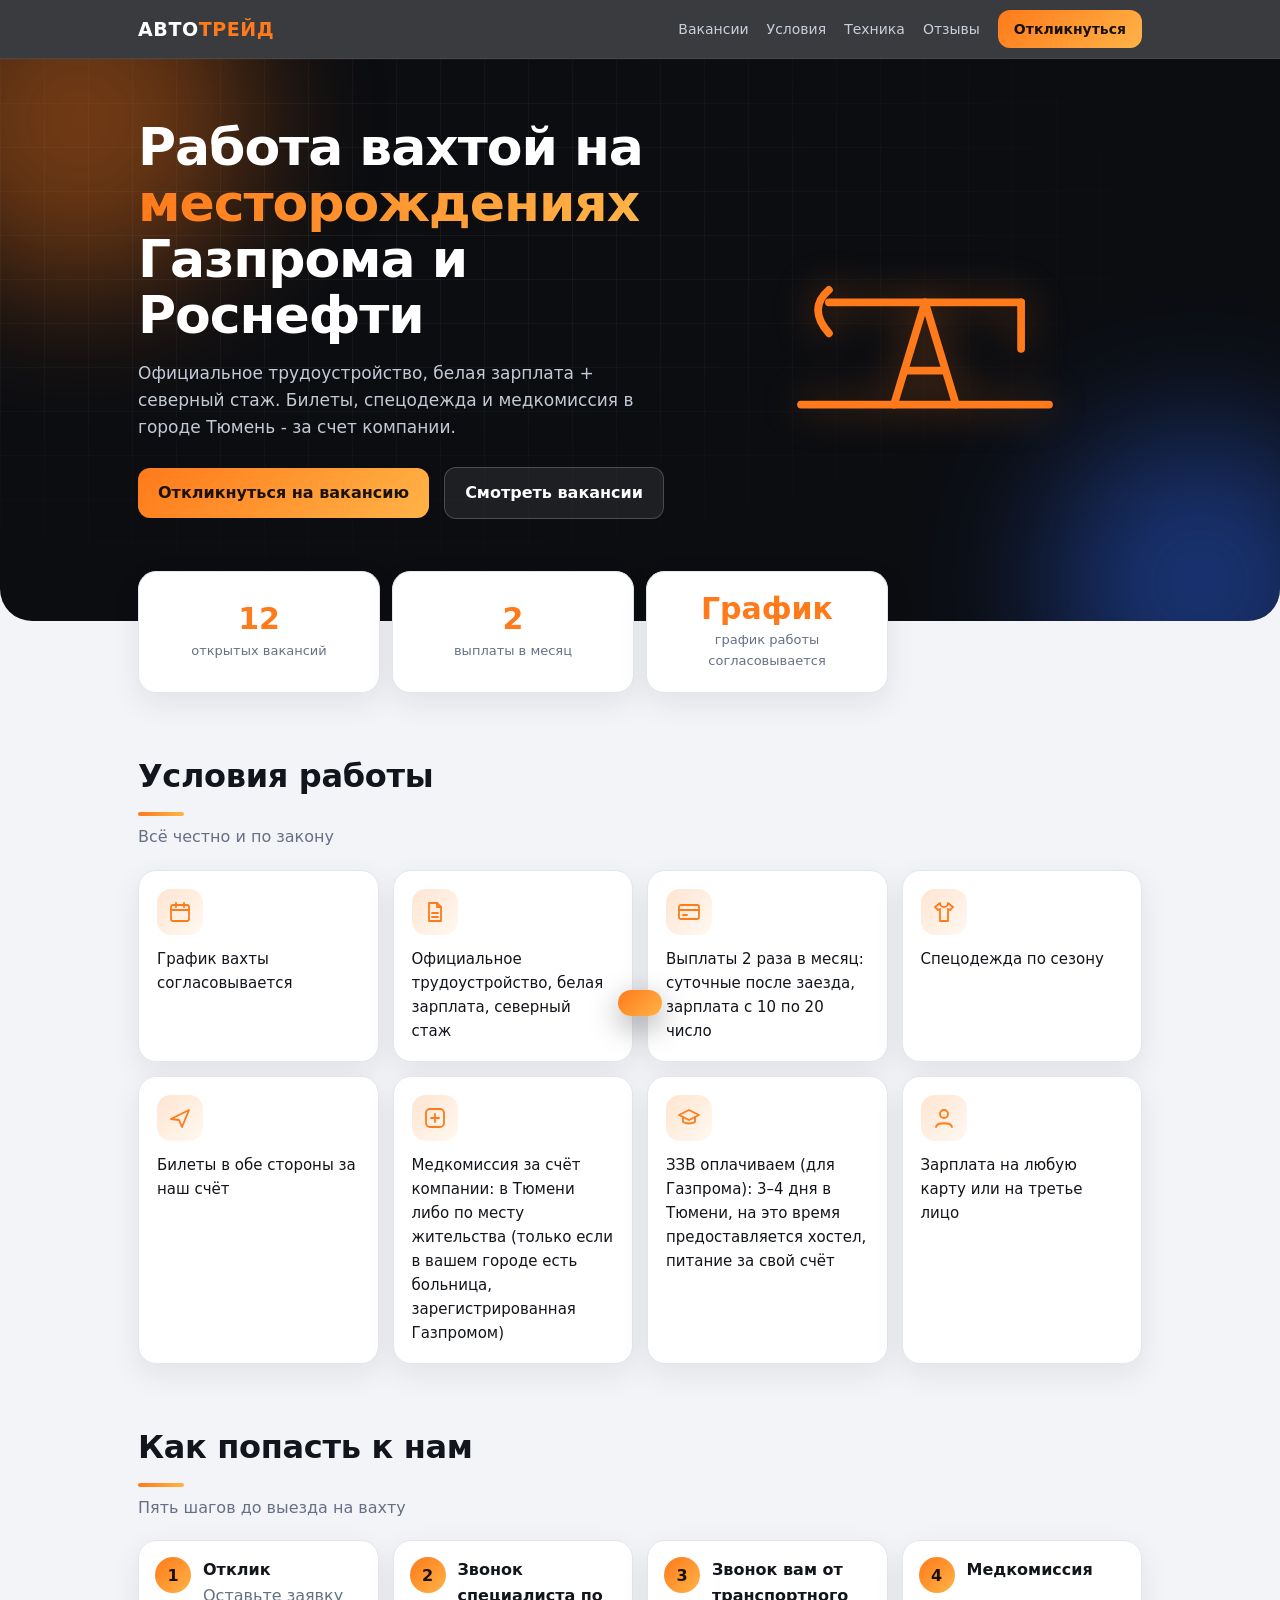
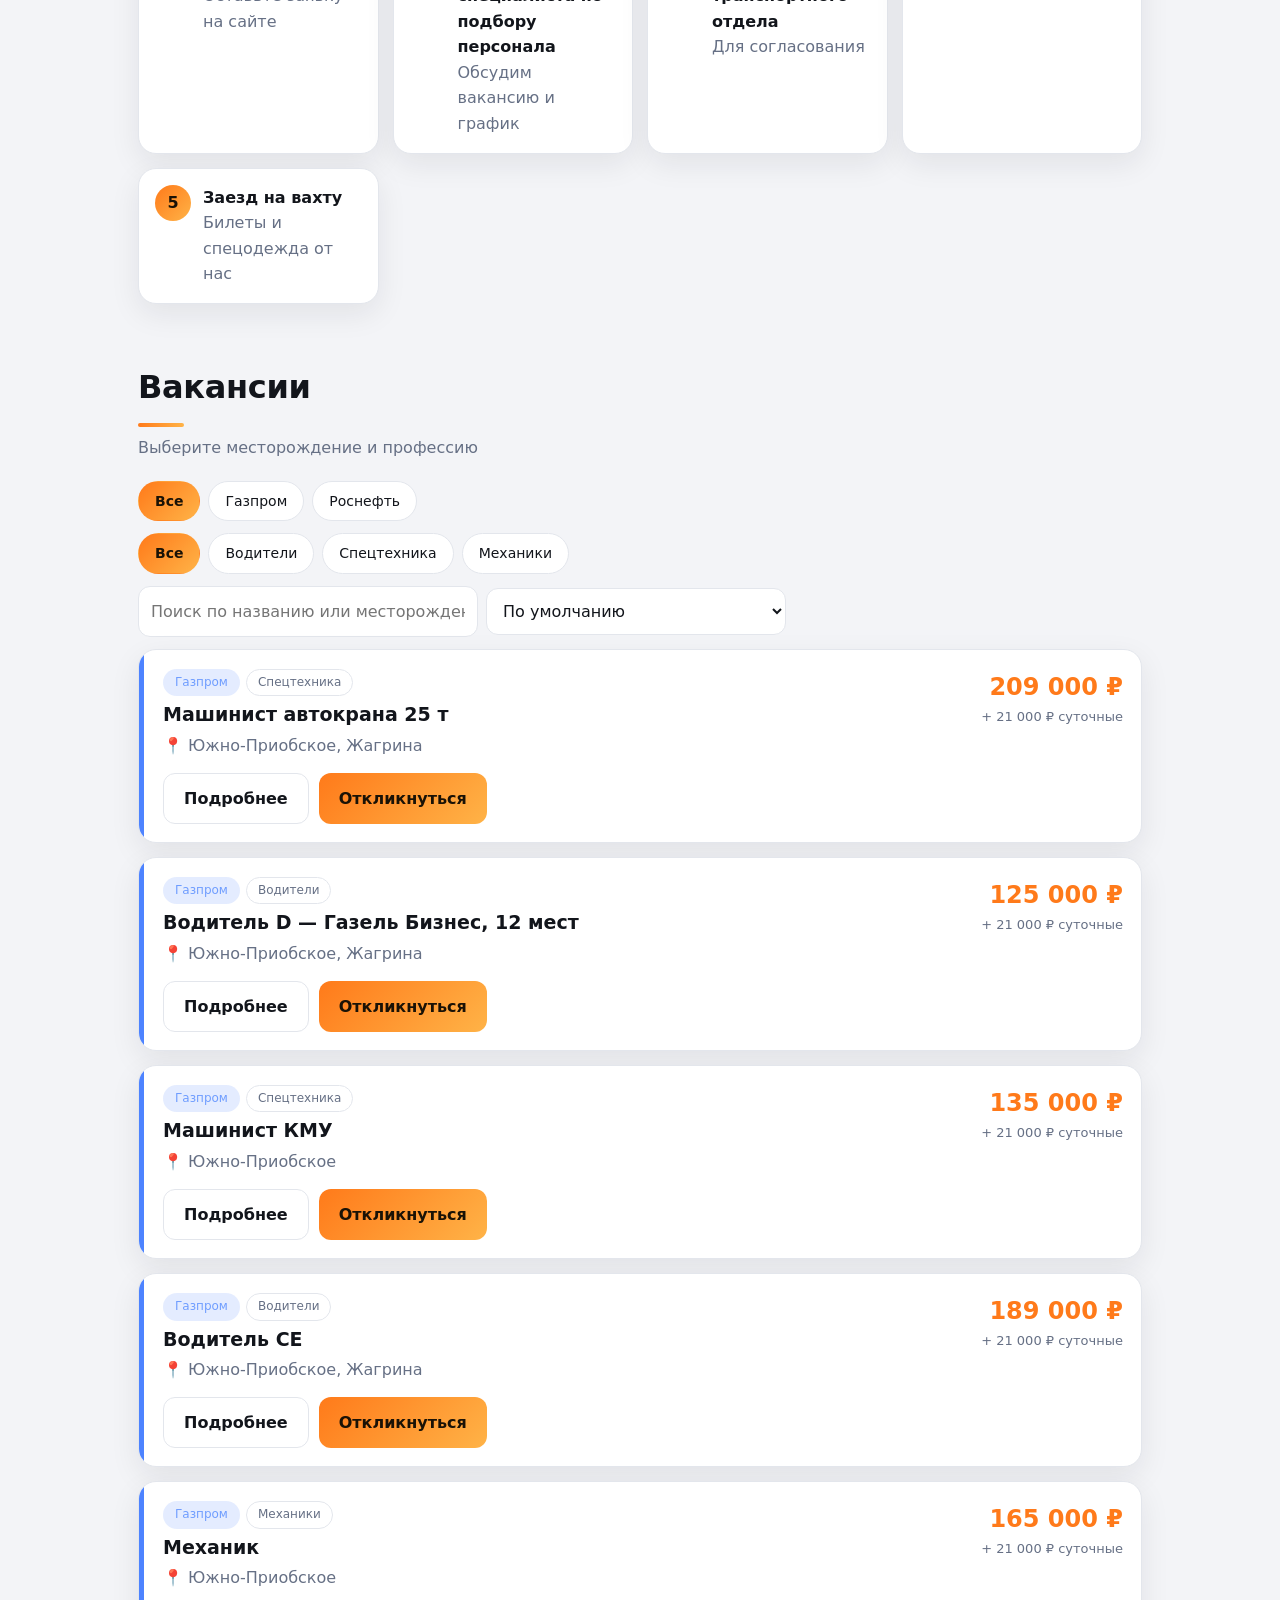
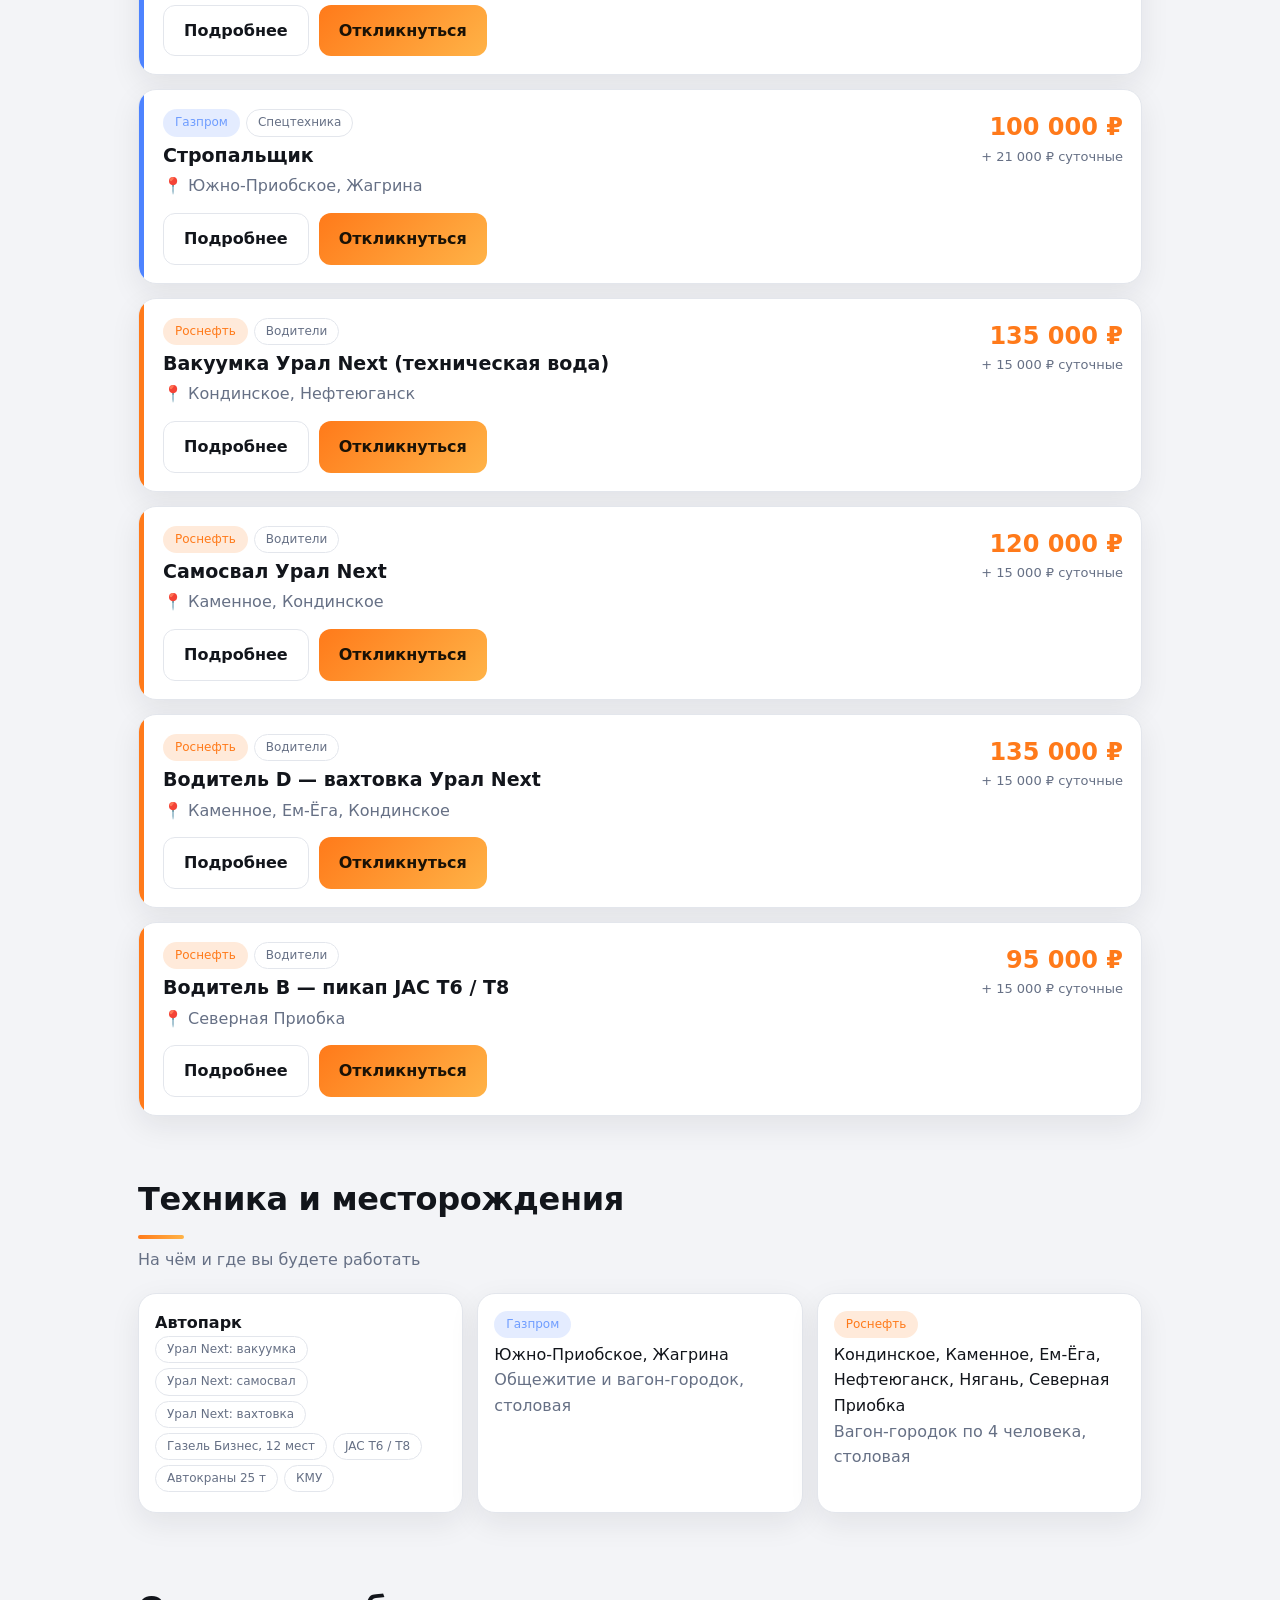
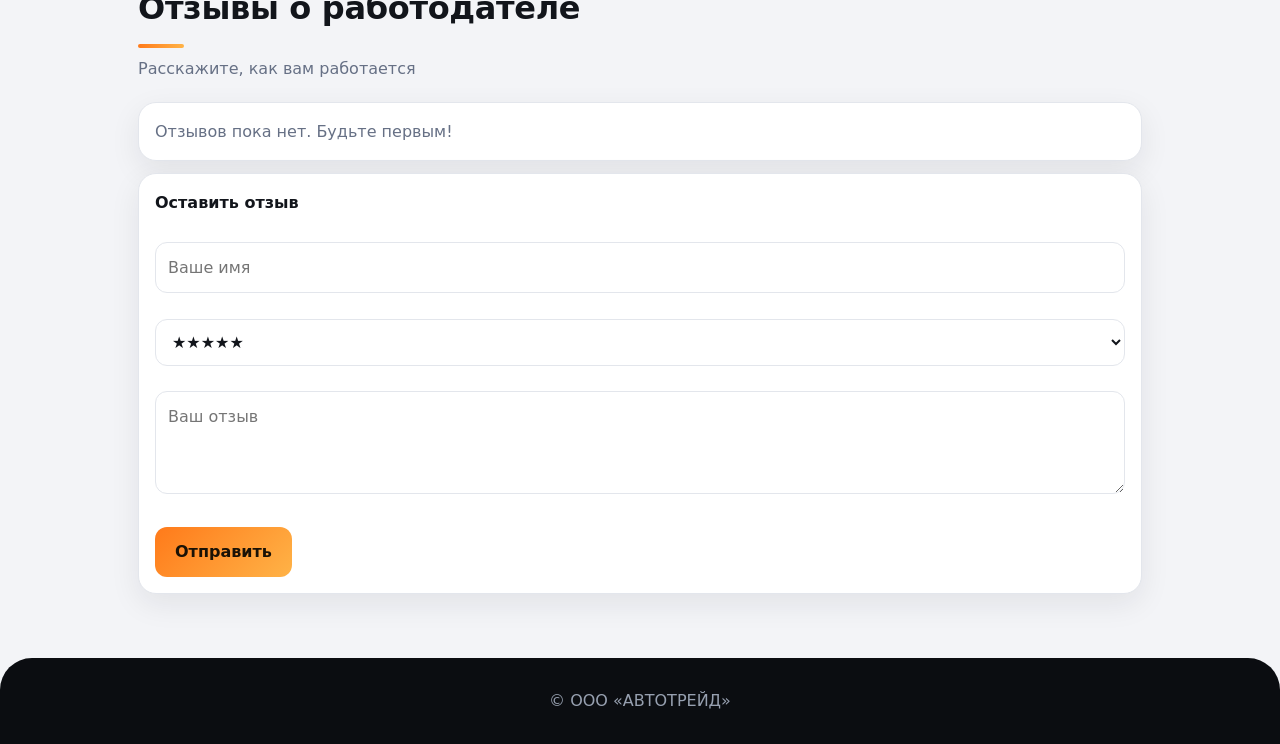
==== commit 87b666cb: "Update index.html" ====
--- a/site/index.html
+++ b/site/index.html
@@ -59,7 +59,7 @@
 <button class="btn p" id="rs">Отправить</button></div>
 </main>
 
-<footer>© ООО «АВТОТРЕЙД» · Подбор персонала на месторождения</footer>
+<footer>© ООО «АВТОТРЕЙД»</footer>
 
 <dialog id="dlg"><h3 style="margin-top:0">Отклик на вакансию</h3>
 <label>Вакансия</label><select id="av"></select>
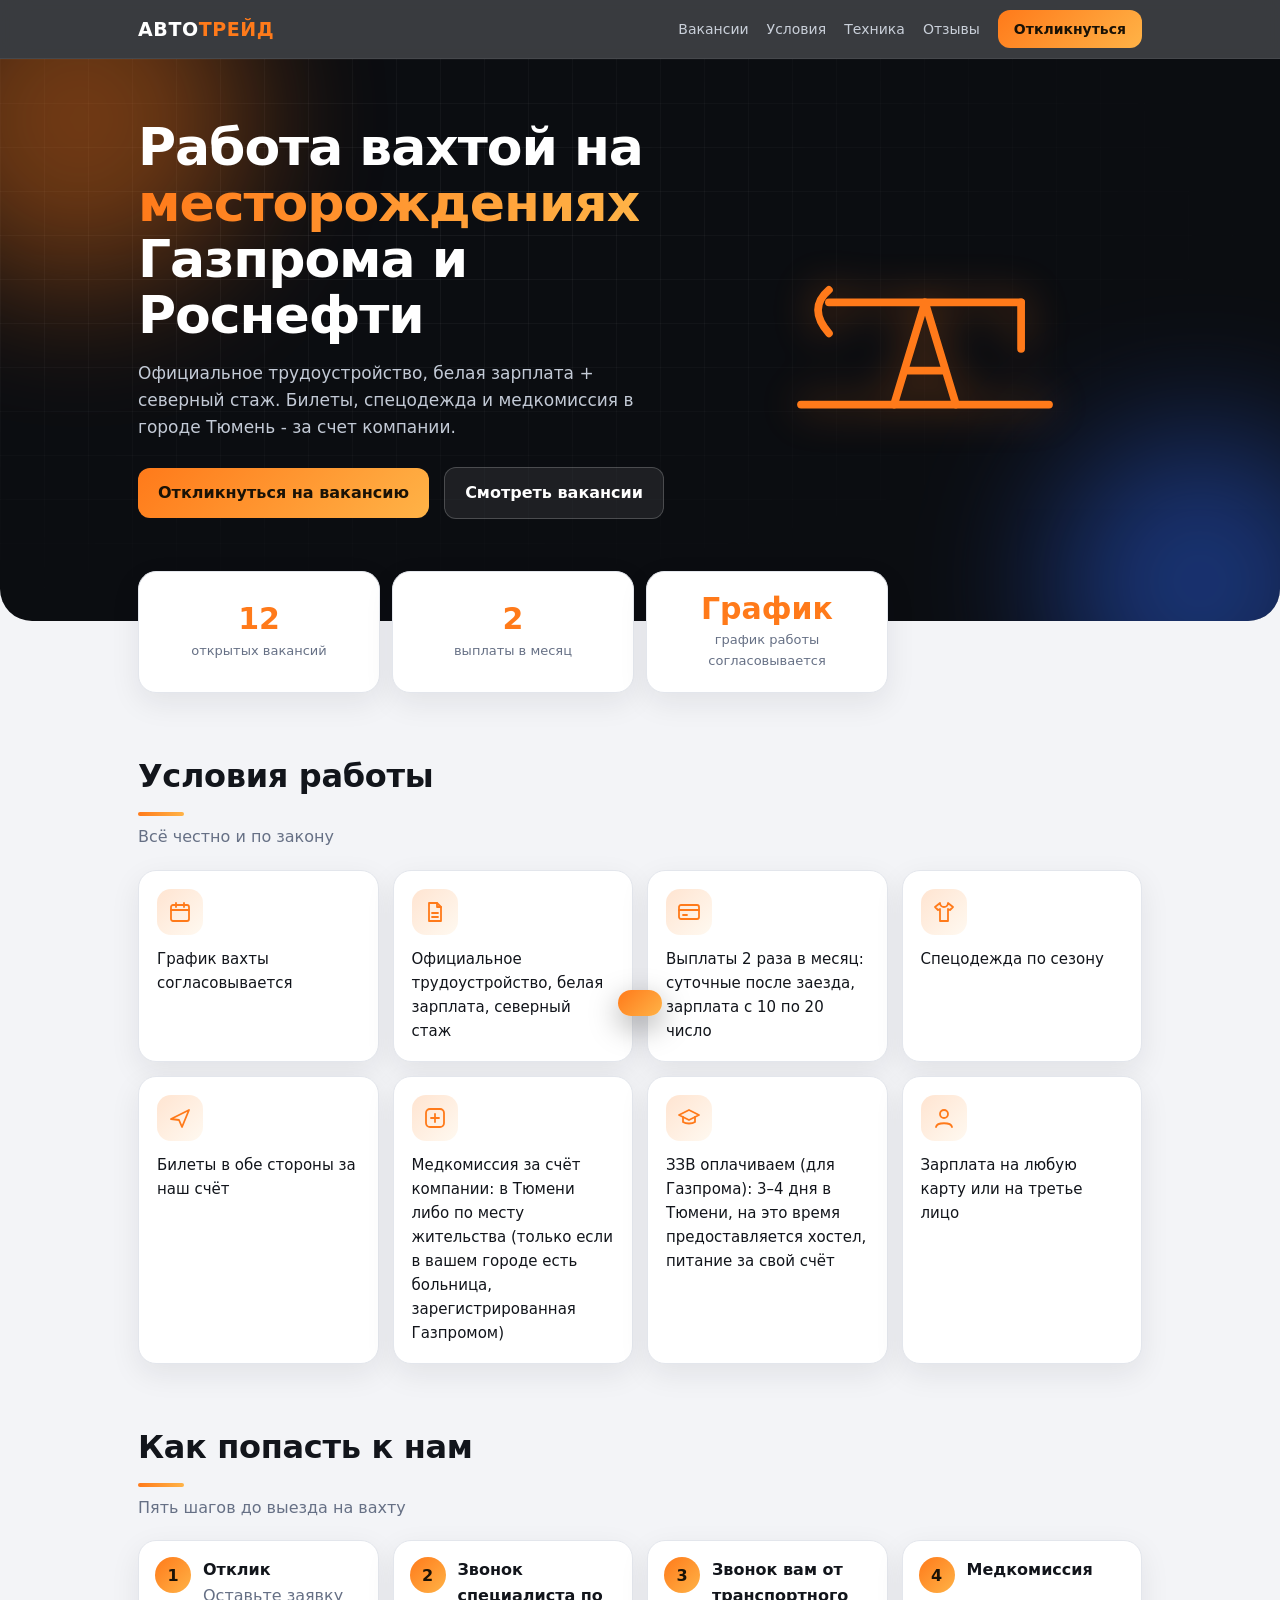
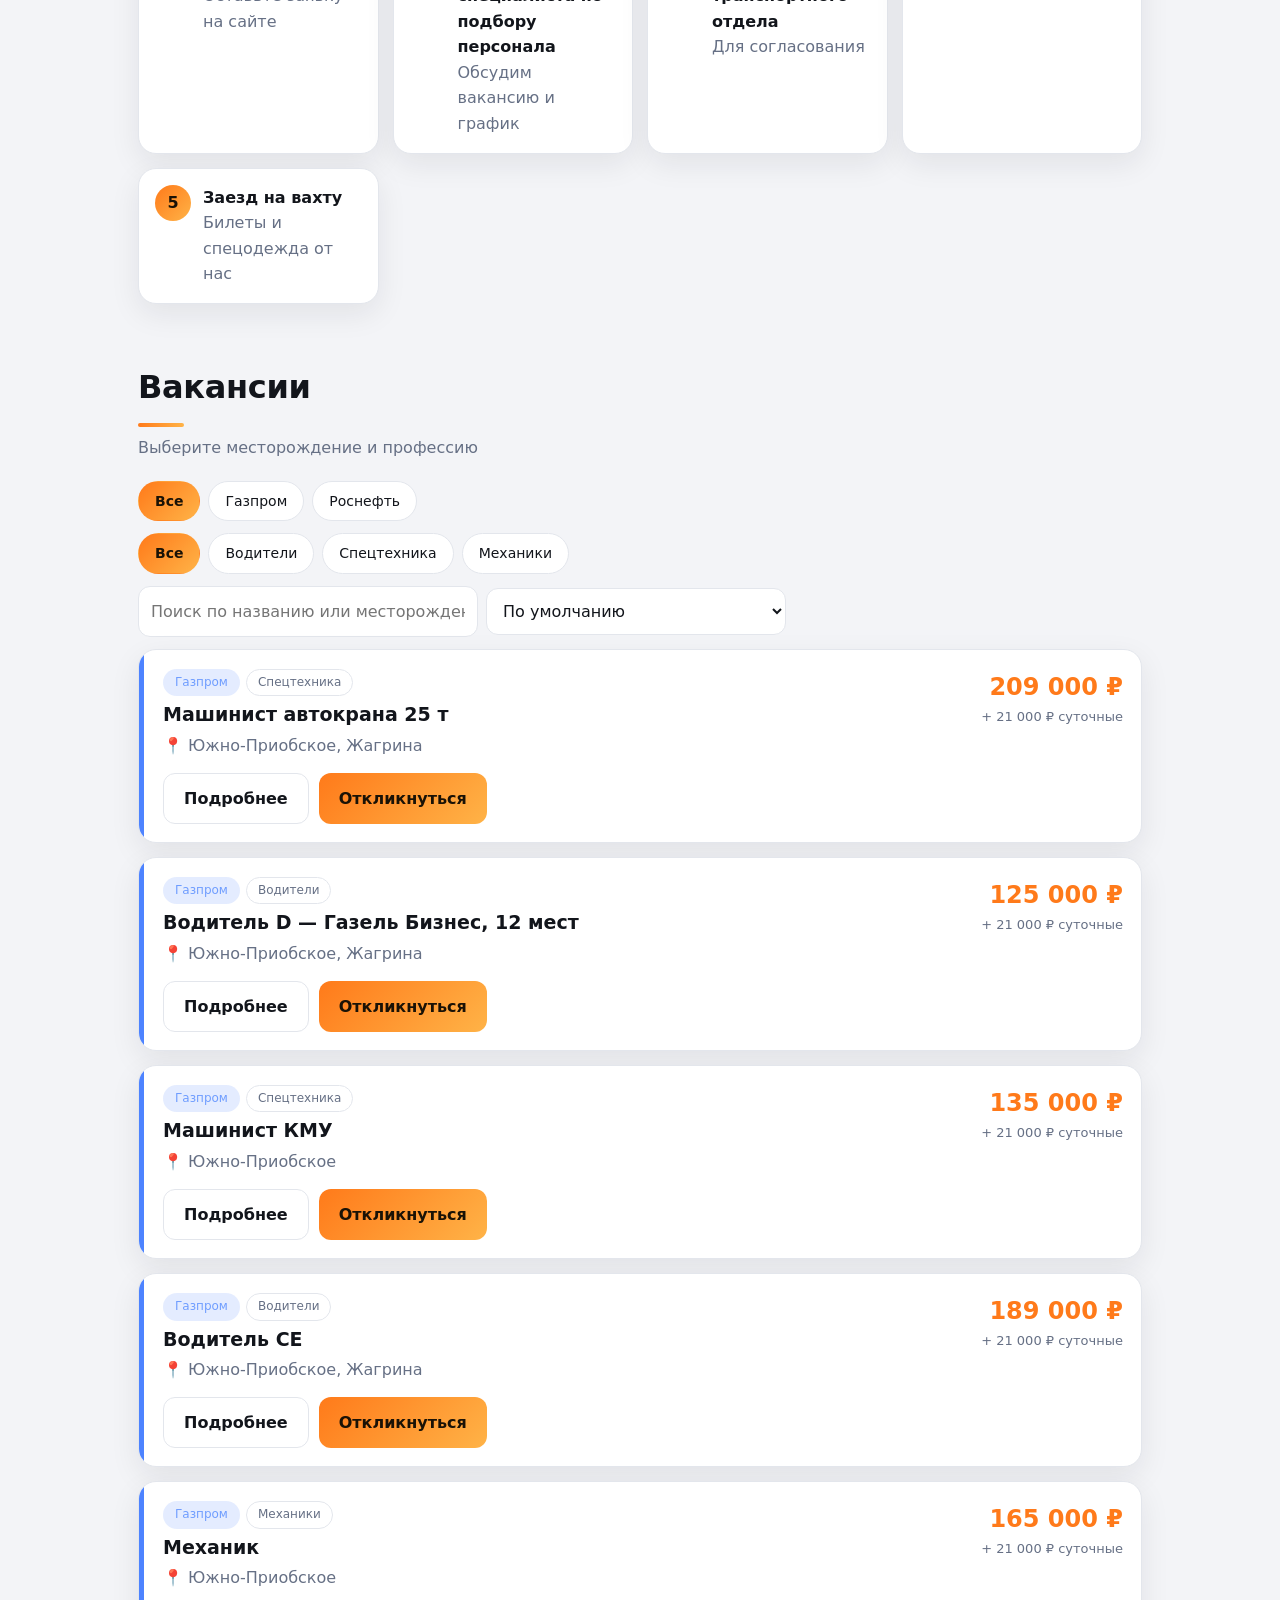
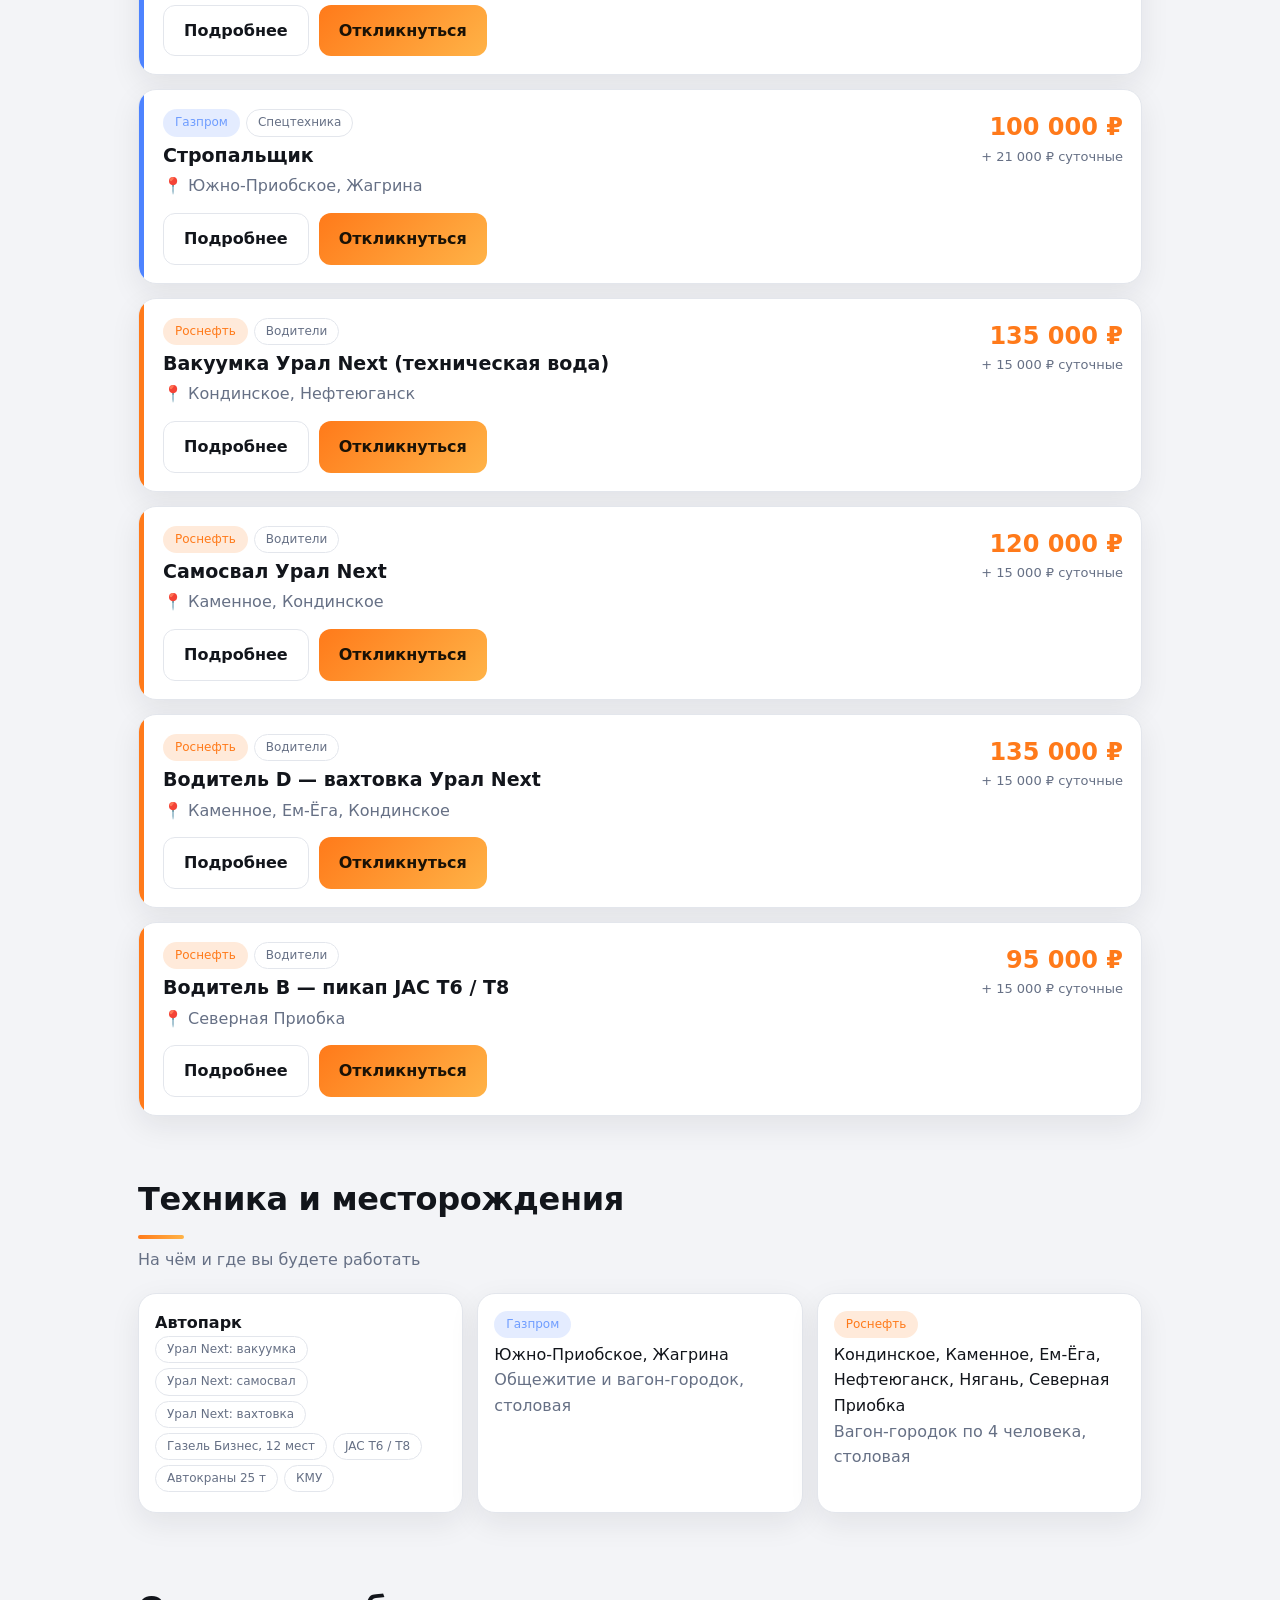
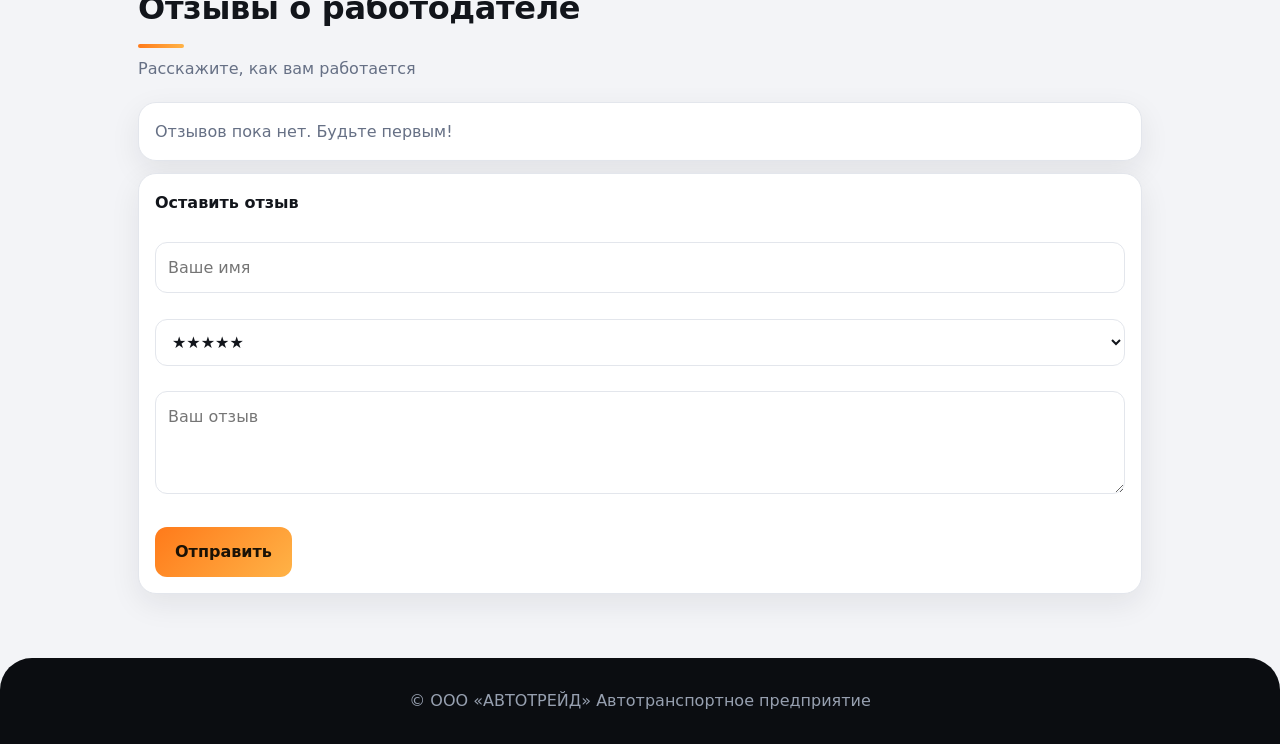
==== commit 748e5bc6: "Update index.html" ====
--- a/site/index.html
+++ b/site/index.html
@@ -59,7 +59,7 @@
 <button class="btn p" id="rs">Отправить</button></div>
 </main>
 
-<footer>© ООО «АВТОТРЕЙД»</footer>
+<footer>© ООО «АВТОТРЕЙД» Автотранспортное предприятие </footer>
 
 <dialog id="dlg"><h3 style="margin-top:0">Отклик на вакансию</h3>
 <label>Вакансия</label><select id="av"></select>
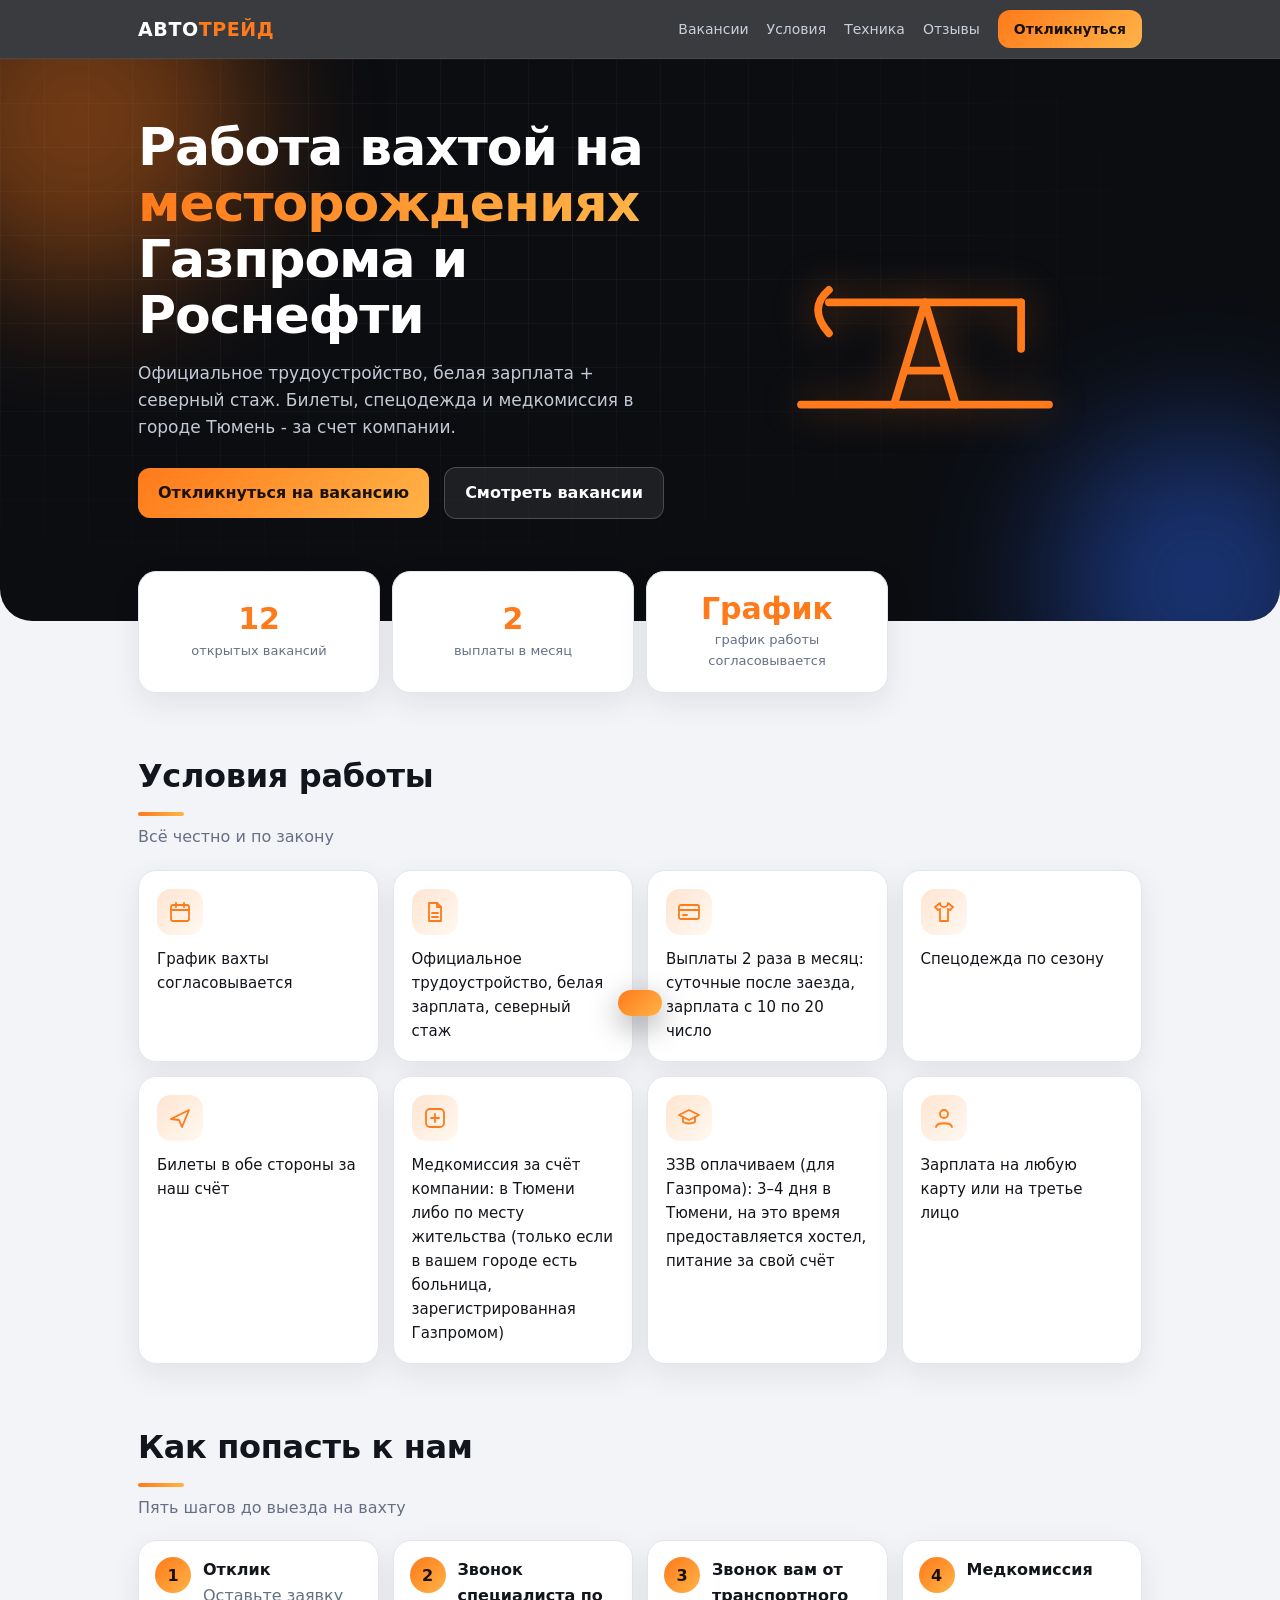
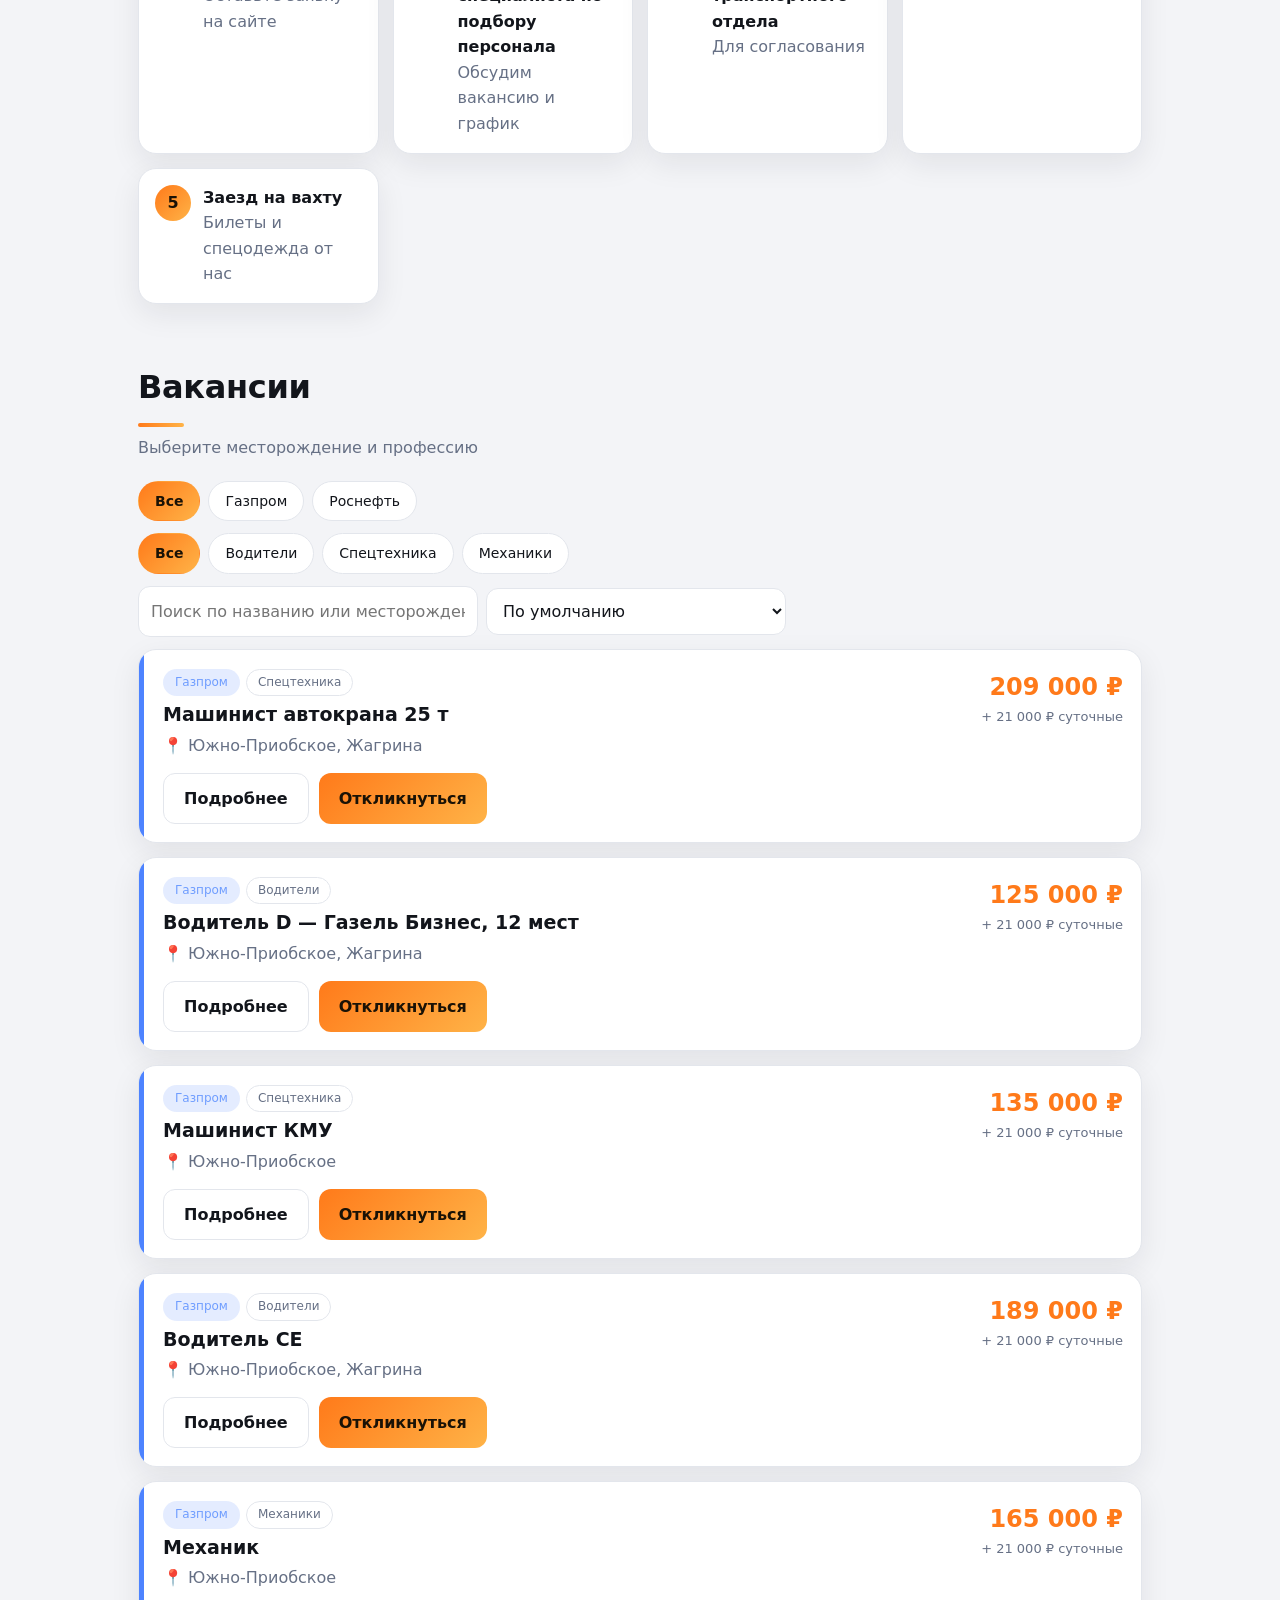
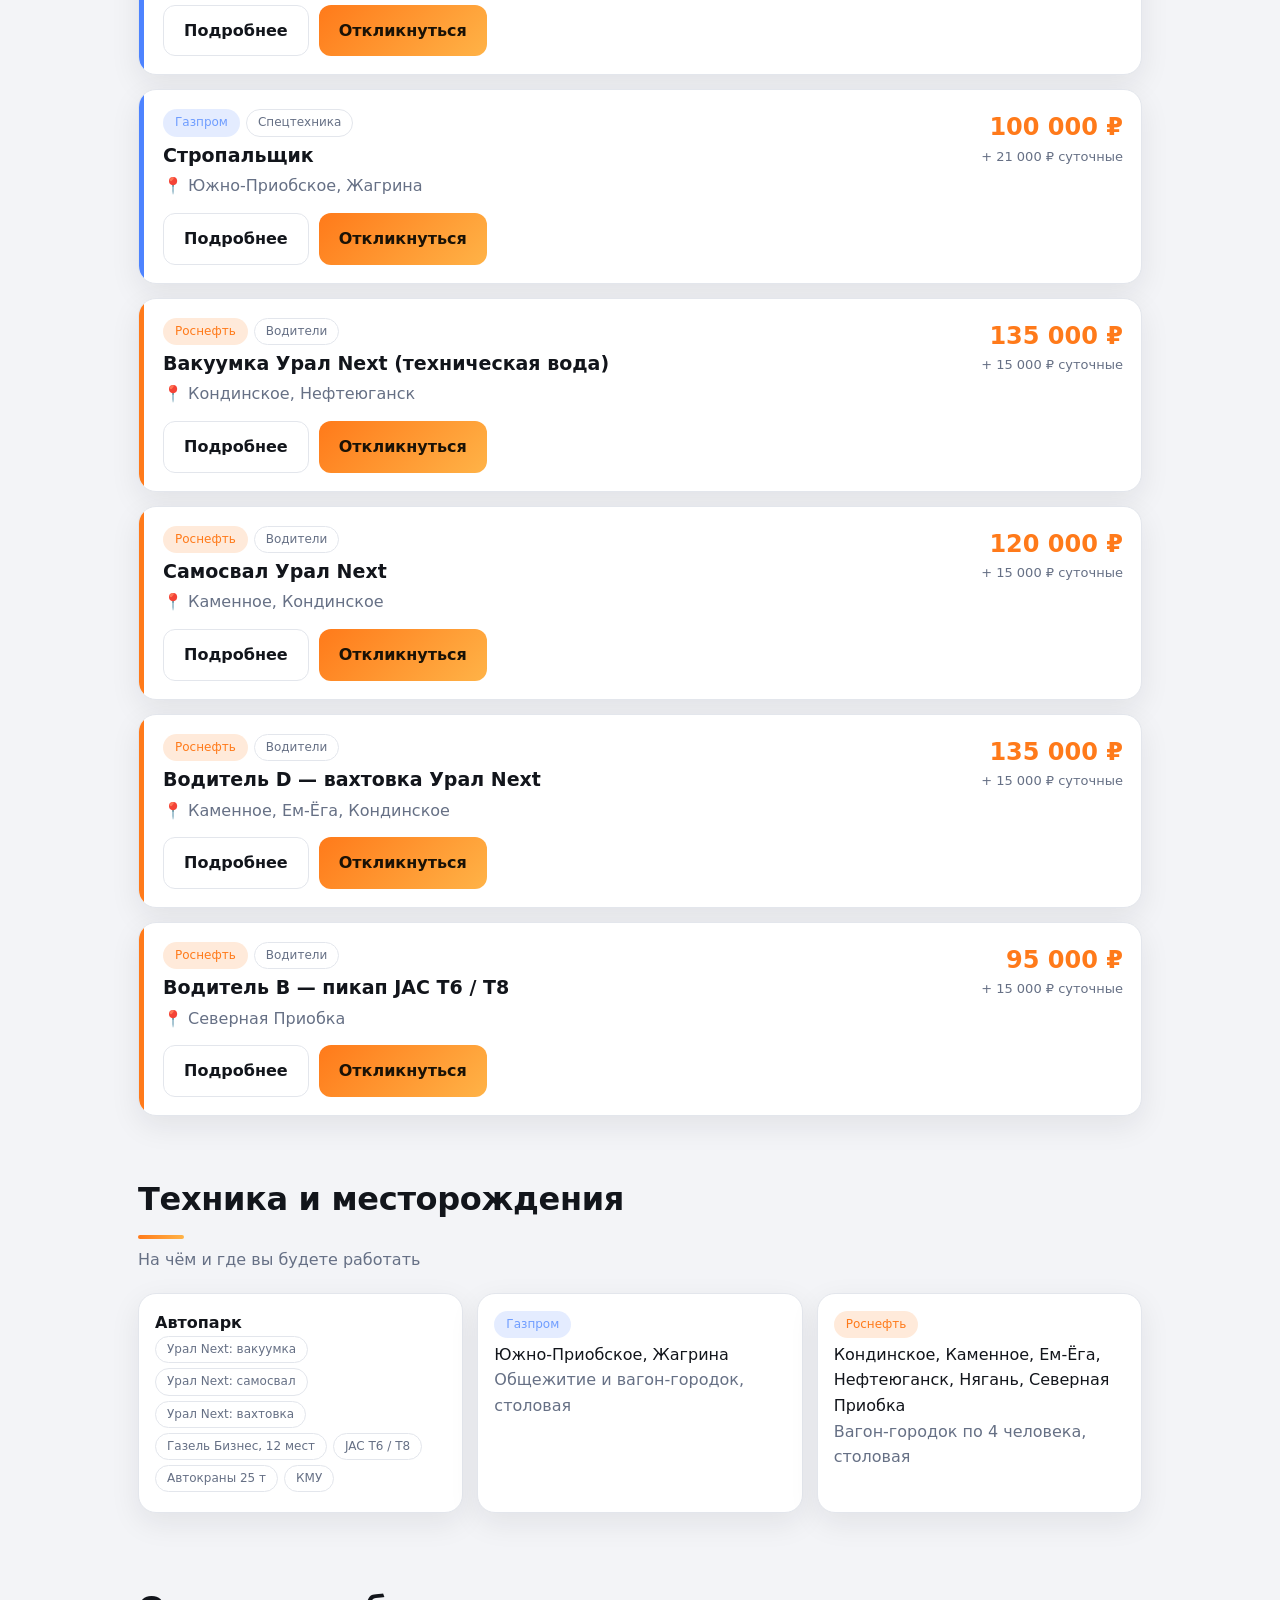
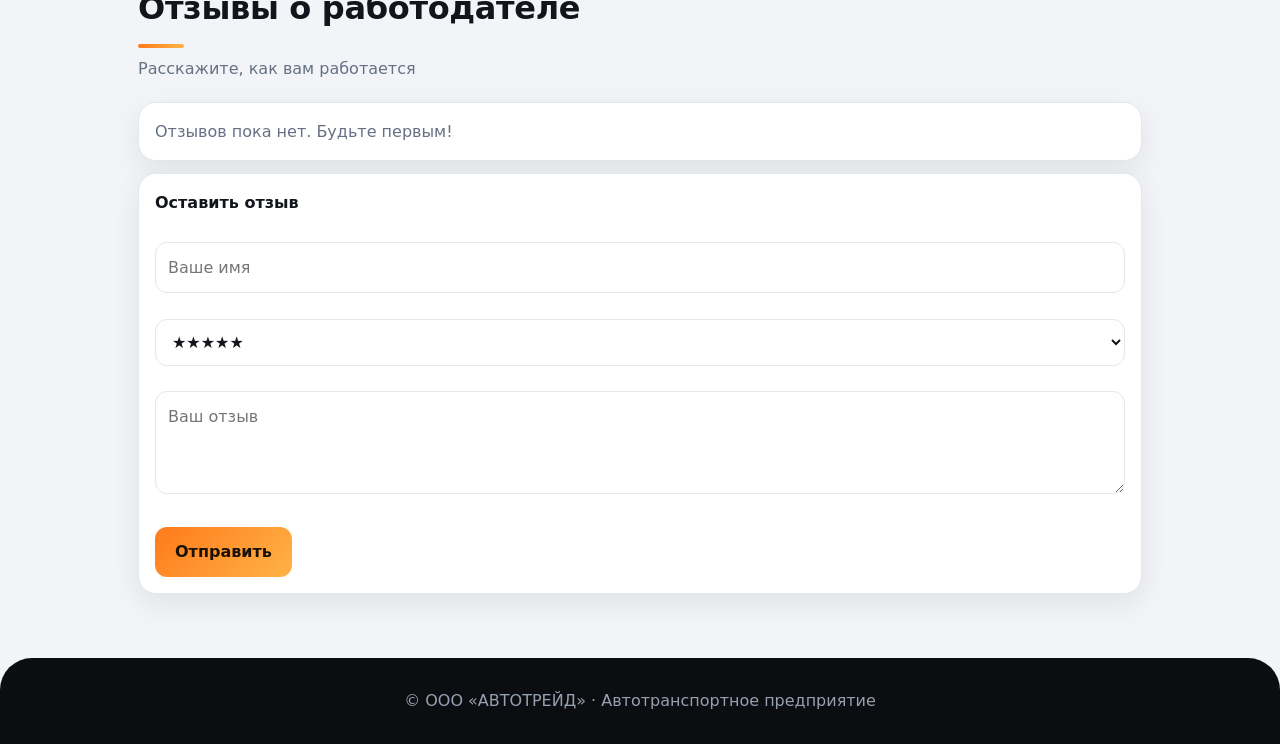
==== commit 1eb86300: "Update index.html" ====
--- a/site/index.html
+++ b/site/index.html
@@ -59,7 +59,7 @@
 <button class="btn p" id="rs">Отправить</button></div>
 </main>
 
-<footer>© ООО «АВТОТРЕЙД» Автотранспортное предприятие </footer>
+<footer>© ООО «АВТОТРЕЙД» · Автотранспортное предприятие </footer>
 
 <dialog id="dlg"><h3 style="margin-top:0">Отклик на вакансию</h3>
 <label>Вакансия</label><select id="av"></select>
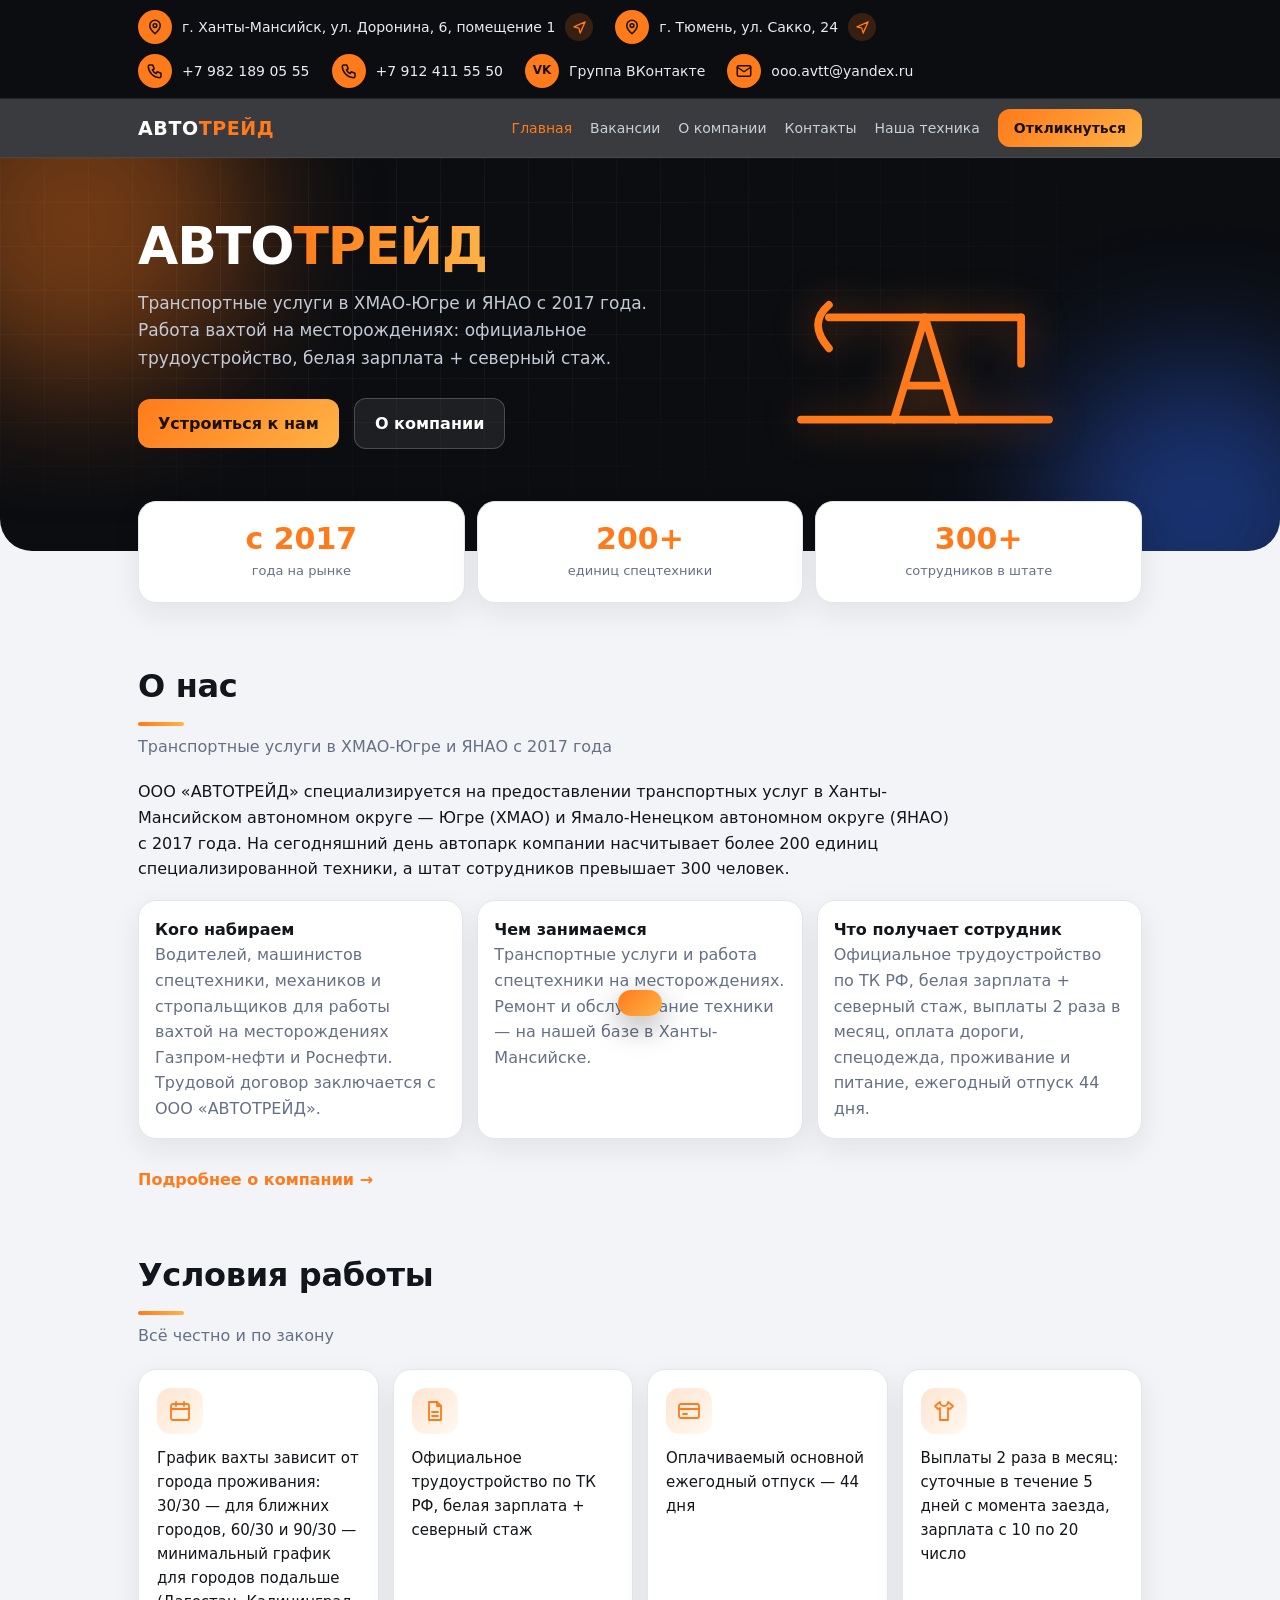
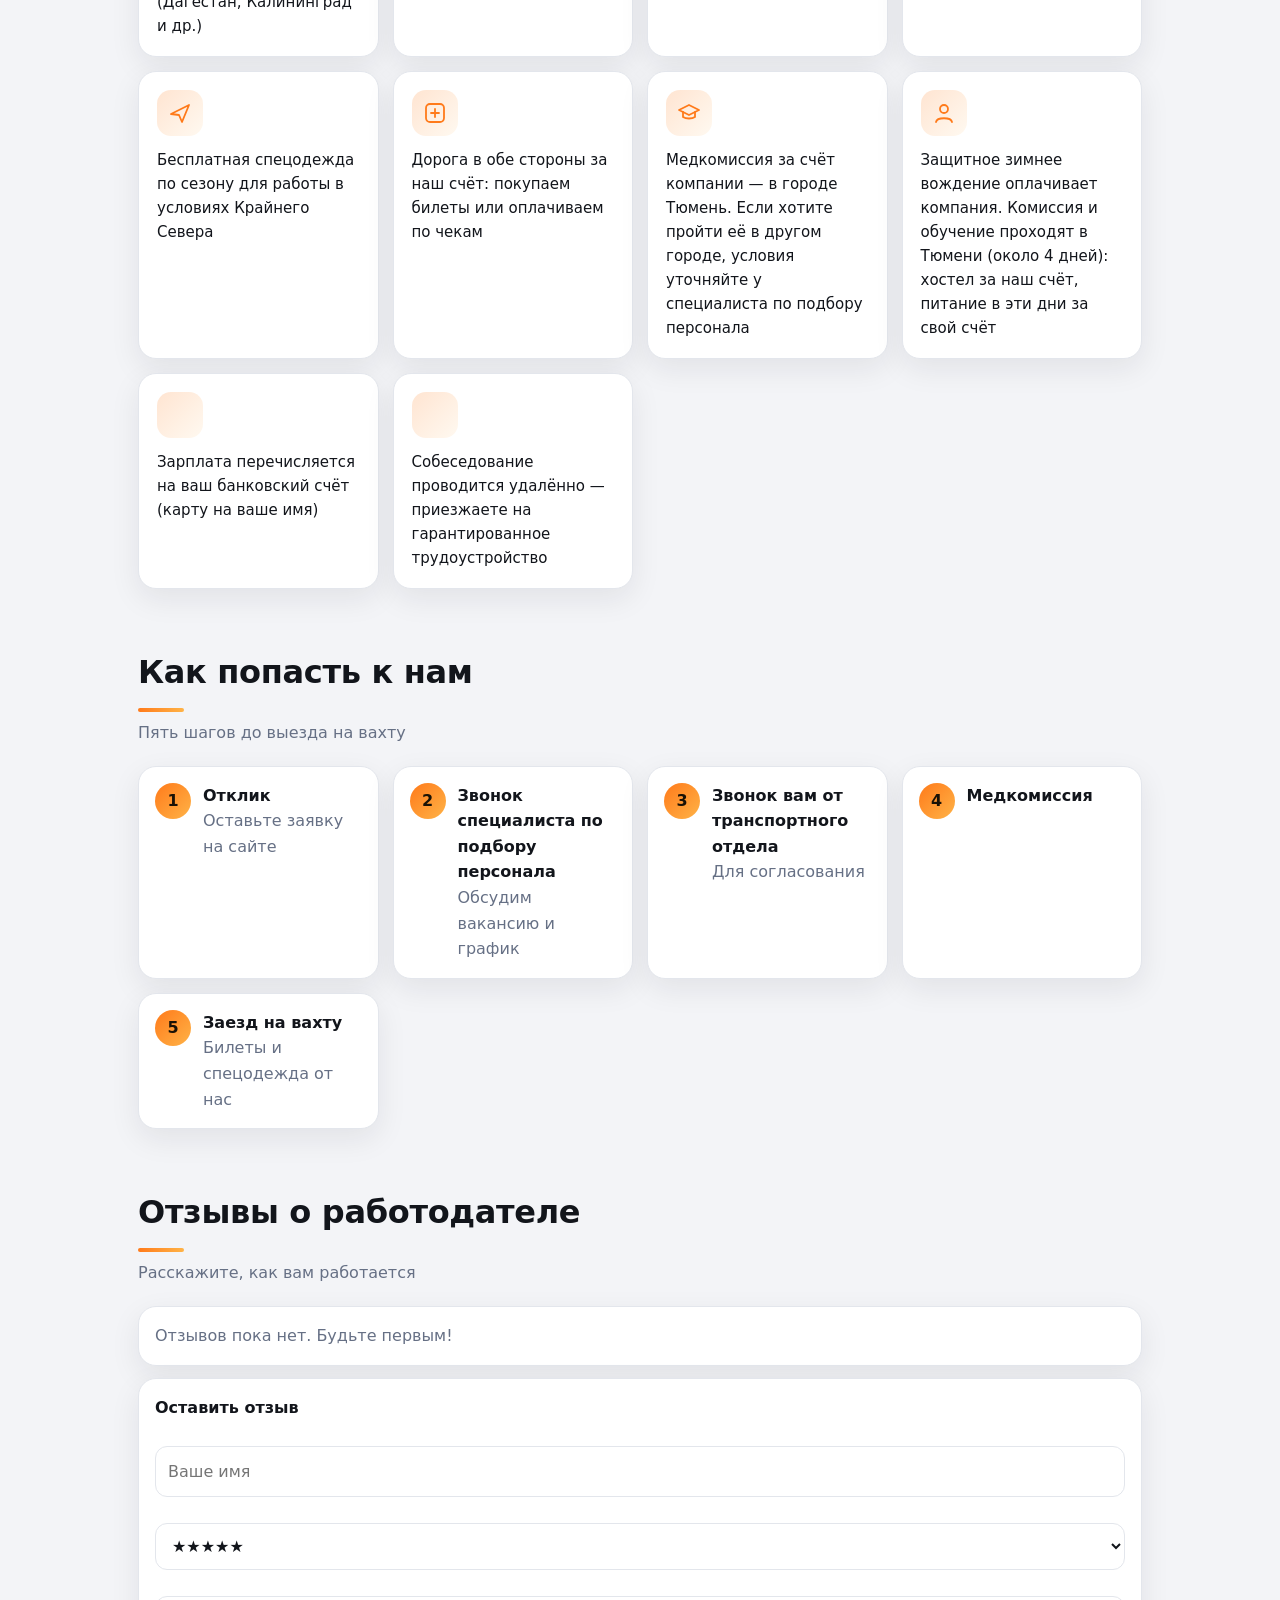
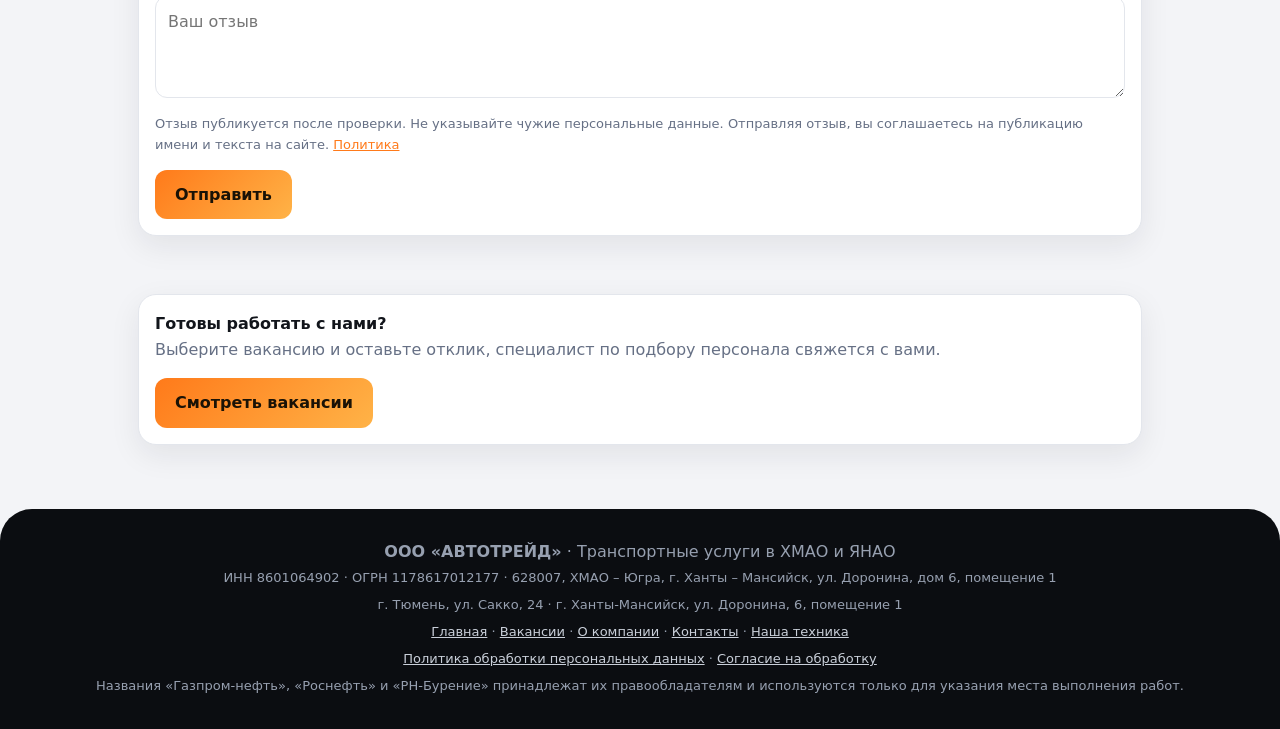
==== commit 9c1a76c7: "бновление сайта" ====
--- a/site/index.html
+++ b/site/index.html
@@ -1,29 +1,29 @@
 <!DOCTYPE html>
-<html lang="ru">
-<head>
-<meta charset="utf-8">
+<html lang="ru"><head><meta charset="utf-8">
 <meta name="viewport" content="width=device-width, initial-scale=1, viewport-fit=cover">
-<title>АВТОТРЕЙД — работа вахтой на месторождениях</title>
-<link rel="stylesheet" href="style.css">
-</head>
-<body>
-<div id="pr"></div>
-<nav><div class="w"><b>АВТО<i>ТРЕЙД</i></b><div><a href="#vac">Вакансии</a><a href="#cond">Условия</a><a href="#fleet">Техника</a><a href="#rev">Отзывы</a><button class="btn p sm" data-apply="">Откликнуться</button></div></div></nav>
-
+<title>АВТОТРЕЙД — транспортная компания в ХМАО и ЯНАО, работа вахтой</title>
+<meta name="description" content="ООО «АВТОТРЕЙД» — транспортные услуги в ХМАО-Югре и ЯНАО с 2017 года. Работа вахтой на месторождениях, официальное трудоустройство.">
+<link rel="stylesheet" href="style.css"></head><body>
 <section class="hero"><div class="blob b1"></div><div class="blob b2"></div>
 <div class="w"><div>
-<h1>Работа вахтой на <span>месторождениях</span> Газпрома и Роснефти</h1>
-<p>Официальное трудоустройство, белая зарплата + северный стаж. Билеты, спецодежда и медкомиссия в городе Тюмень - за счет компании.</p>
-<button class="btn p" data-apply="">Откликнуться на вакансию</button> <a href="#vac"><button class="btn">Смотреть вакансии</button></a></div>
-<svg class="pump" viewBox="0 0 200 120"><path d="M20 112h160"/><path d="M80 112l20-66 20 66M88 90h24"/><g class="beam"><path d="M38 46h124"/><path d="M38 38q-14 12 0 28"/><path d="M162 46v30"/></g></svg>
-</div></section>
-
+<h1>АВТО<span>ТРЕЙД</span></h1>
+<p>Транспортные услуги в ХМАО-Югре и ЯНАО с 2017 года. Работа вахтой на месторождениях: официальное трудоустройство, белая зарплата + северный стаж.</p>
+<a class="btn p" href="vacancies.html">Устроиться к нам</a> <a href="about.html"><button class="btn">О компании</button></a></div>
+<svg class="pump" viewBox="0 0 200 120"><path d="M20 112h160"/><path d="M80 112l20-66 20 66M88 90h24"/><g class="beam"><path d="M38 46h124"/><path d="M38 38q-14 12 0 28"/><path d="M162 46v30"/></g></svg></div></section>
 <main class="w">
-<div class="stats">
-<div class="st"><b data-n="12">0</b><span>открытых вакансий</span></div>
-<div class="st"><b data-n="2">0</b><span>выплаты в месяц</span></div>
-<div class="st"><b>График</b><span>график работы согласовывается</span></div>
+<div class="stats three">
+<div class="st"><b>с 2017</b><span>года на рынке</span></div>
+<div class="st"><b>200+</b><span>единиц спецтехники</span></div>
+<div class="st"><b>300+</b><span>сотрудников в штате</span></div>
 </div>
+<h2 class="reveal" id="about">О нас</h2><p class="sub">Транспортные услуги в ХМАО-Югре и ЯНАО с 2017 года</p>
+<p class="reveal" style="max-width:820px">ООО «АВТОТРЕЙД» специализируется на предоставлении транспортных услуг в Ханты-Мансийском автономном округе — Югре (ХМАО) и Ямало-Ненецком автономном округе (ЯНАО) с 2017 года. На сегодняшний день автопарк компании насчитывает более 200 единиц специализированной техники, а штат сотрудников превышает 300 человек.</p>
+<div class="grid" style="margin-top:18px">
+<div class="card reveal"><b>Кого набираем</b><br><span class="mu">Водителей, машинистов спецтехники, механиков и стропальщиков для работы вахтой на месторождениях Газпром-нефти и Роснефти. Трудовой договор заключается с <span data-co="name"></span>.</span></div>
+<div class="card reveal"><b>Чем занимаемся</b><br><span class="mu">Транспортные услуги и работа спецтехники на месторождениях. Ремонт и обслуживание техники — на нашей базе в Ханты-Мансийске.</span></div>
+<div class="card reveal"><b>Что получает сотрудник</b><br><span class="mu">Официальное трудоустройство по ТК РФ, белая зарплата + северный стаж, выплаты 2 раза в месяц, оплата дороги, спецодежда, проживание и питание, ежегодный отпуск 44 дня.</span></div>
+</div>
+<p style="margin-top:16px"><a class="map" href="about.html">Подробнее о компании →</a></p>
 
 <h2 class="reveal" id="cond">Условия работы</h2><p class="sub">Всё честно и по закону</p>
 <div class="grid" id="conds"></div>
@@ -37,39 +37,17 @@
 <div class="step reveal"><b>Заезд на вахту</b><br><span class="mu">Билеты и спецодежда от нас</span></div>
 </div>
 
-<h2 class="reveal" id="vac">Вакансии</h2><p class="sub">Выберите месторождение и профессию</p>
-<div class="bar" id="f1"></div>
-<div class="bar" id="f2"></div>
-<div class="bar"><input id="q" placeholder="Поиск по названию или месторождению" style="max-width:340px"><select id="so"><option value="0">По умолчанию</option><option value="1">Сначала с высокой зарплатой</option></select></div>
-<div id="jobs"></div>
-
-<h2 class="reveal" id="fleet">Техника и месторождения</h2><p class="sub">На чём и где вы будете работать</p>
-<div class="grid">
-<div class="card reveal"><b>Автопарк</b><br><span class="tg">Урал Next: вакуумка</span><span class="tg">Урал Next: самосвал</span><span class="tg">Урал Next: вахтовка</span><span class="tg">Газель Бизнес, 12 мест</span><span class="tg">JAC T6 / T8</span><span class="tg">Автокраны 25 т</span><span class="tg">КМУ</span></div>
-<div class="card reveal"><span class="tg g">Газпром</span><br>Южно-Приобское, Жагрина<br><span class="mu">Общежитие и вагон-городок, столовая</span></div>
-<div class="card reveal"><span class="tg r">Роснефть</span><br>Кондинское, Каменное, Ем-Ёга, Нефтеюганск, Нягань, Северная Приобка<br><span class="mu">Вагон-городок по 4 человека, столовая</span></div>
-</div>
 
 <h2 class="reveal" id="rev">Отзывы о работодателе</h2><p class="sub">Расскажите, как вам работается</p>
 <div id="revs"></div>
 <div class="card"><b>Оставить отзыв</b><br><br>
 <input id="rn" placeholder="Ваше имя" maxlength="40"><br><br>
 <select id="rr"><option value="5">★★★★★</option><option value="4">★★★★</option><option value="3">★★★</option><option value="2">★★</option><option value="1">★</option></select><br><br>
-<textarea id="rt" rows="3" maxlength="500" placeholder="Ваш отзыв"></textarea><br><br>
+<textarea id="rt" rows="3" maxlength="500" placeholder="Ваш отзыв"></textarea>
+<p class="mu" style="font-size:13px;margin:8px 0 14px">Отзыв публикуется после проверки. Не указывайте чужие персональные данные. Отправляя отзыв, вы соглашаетесь на публикацию имени и текста на сайте. <a href="privacy.html" style="color:var(--ac)">Политика</a></p>
 <button class="btn p" id="rs">Отправить</button></div>
+
+<div class="card reveal" style="margin-top:58px;display:flex;gap:16px;flex-wrap:wrap;align-items:center;justify-content:space-between"><div><b>Готовы работать с нами?</b><br><span class="mu">Выберите вакансию и оставьте отклик, специалист по подбору персонала свяжется с вами.</span></div><a class="btn p" href="vacancies.html">Смотреть вакансии</a></div>
 </main>
-
-<footer>© ООО «АВТОТРЕЙД» · Автотранспортное предприятие </footer>
-
-<dialog id="dlg"><h3 style="margin-top:0">Отклик на вакансию</h3>
-<label>Вакансия</label><select id="av"></select>
-<label>Имя</label><input id="an" maxlength="60">
-<label>Телефон</label><input id="ap" type="tel" placeholder="+7 ___ ___ __ __">
-<label>Город проживания</label><input id="ac" maxlength="60">
-<input id="hp" name="website" tabindex="-1" autocomplete="off" aria-hidden="true" style="position:absolute;left:-9999px">
-<div style="display:flex;gap:8px"><button class="btn p" id="as">Отправить отклик</button><button class="btn" id="ax">Закрыть</button></div></dialog>
-<div class="toast" id="ts"></div>
-
-<script src="script.js"></script>
-</body>
-</html>
+<script src="company.js"></script><script src="layout.js"></script><script src="script.js"></script>
+</body></html>
--- a/site/style.css
+++ b/site/style.css
@@ -56,6 +56,9 @@
 .tg.g{background:rgba(77,131,255,.15);color:#6f9dff;border-color:transparent}.tg.r{background:rgba(255,122,26,.16);color:var(--ac);border-color:transparent}
 .more{display:grid;grid-template-rows:0fr;transition:grid-template-rows .35s}.more>div{overflow:hidden}.v.open .more{grid-template-rows:1fr}
 .more ul{margin:14px 0 0;padding-left:20px;color:var(--mu);font-size:15px}.more li{margin-bottom:4px}
+.more li .k{color:var(--ac);font-weight:700}
+.sal b.nb{font-size:15px;white-space:normal;display:inline-block;max-width:170px}
+a.map{color:var(--ac);font-weight:600;text-decoration:none}a.map:hover{text-decoration:underline}
 .acts{display:flex;gap:10px;margin-top:14px;flex-wrap:wrap}
 .reveal{opacity:0;transform:translateY(26px);transition:opacity .6s,transform .6s}.reveal.in{opacity:1;transform:none}
 .card{background:var(--card);border:1px solid var(--bd);border-radius:var(--r);padding:16px;margin-bottom:12px;box-shadow:var(--sh)}
@@ -64,12 +67,55 @@
 @keyframes pop{from{opacity:0;transform:translateY(24px) scale(.97)}}
 label{font-size:13px;color:var(--mu)}dialog input,dialog select{margin:4px 0 14px}
 .toast{position:fixed;left:50%;bottom:24px;transform:translate(-50%,140px);background:linear-gradient(135deg,var(--ac),var(--ac2));color:#1a1206;padding:13px 22px;border-radius:14px;font-weight:700;transition:.4s;z-index:90;max-width:90%;box-shadow:0 10px 30px rgba(0,0,0,.35)}.toast.s{transform:translate(-50%,0)}
+.doc{padding-top:30px;padding-bottom:20px;max-width:760px}.doc h1{font-size:clamp(24px,5vw,34px);line-height:1.2}.doc h2{font-size:20px;margin:30px 0 8px}.doc h2:after{display:none}.doc p{color:var(--tx)}.doc p.mu{color:var(--mu)}.doc a{color:var(--ac)}
+.ph{background:rgba(255,214,0,.28);border-radius:4px;padding:0 3px}
+footer .fs{font-size:13px;line-height:2}footer a{color:#c9cfd9}
 footer{margin-top:64px;background:#0b0d11;color:#97a0b0;text-align:center;padding:30px 18px;border-radius:32px 32px 0 0}
 @media(max-width:720px){
 .hero{padding:40px 0 84px}.hero .w{grid-template-columns:1fr;gap:20px}.pump{max-width:190px}
 .hero a{display:block}.hero .btn{width:100%;margin-right:0}
-nav a{display:none}nav .btn{margin-left:0}
+
 .stats{grid-template-columns:1fr 1fr}.sal{text-align:left}
 dialog{width:100%;max-width:none;margin:auto 0 0;border-radius:24px 24px 0 0;padding-bottom:calc(24px + env(safe-area-inset-bottom,0px))}
 .acts .btn.p{flex:1}}
 @media(prefers-reduced-motion:reduce){*{animation:none!important;transition:none!important}.reveal{opacity:1;transform:none}}
+
+/* страница «О компании» */
+.hero.mini{padding:46px 0 92px}.hero.mini .w{display:block}.hero.mini p{margin-bottom:0}
+.stats.three{grid-template-columns:repeat(3,1fr)}
+.pg h3{font-size:18px;margin:28px 0 12px}.pg>p{max-width:820px}
+a.btn{text-decoration:none;display:inline-block}
+@media(max-width:720px){.stats.three .st{padding:14px 6px}.stats.three .st b{font-size:20px}.hero.mini{padding:34px 0 84px}}
+
+/* верхняя полоска контактов и меню */
+.topbar{background:#0b0d11;color:#e8ebf1;border-bottom:1px solid rgba(255,255,255,.1);font-size:14px}
+.topbar .w{display:flex;gap:10px 30px;flex-wrap:wrap;justify-content:space-between;align-items:center;padding-top:10px;padding-bottom:10px}
+.ti-i{display:flex;align-items:center;gap:10px;color:#e8ebf1;text-decoration:none}a.ti-i:hover{color:var(--ac)}
+.ti{width:34px;height:34px;border-radius:50%;background:var(--ac);color:#1a1206;display:inline-flex;align-items:center;justify-content:center;font-style:normal;font-weight:800;font-size:12px;flex:none}.ti svg{width:18px;height:18px}
+nav .logo{margin:0;color:#fff;text-decoration:none}nav .links{display:flex;align-items:center}nav .links a.on{color:var(--ac)}
+.burger{display:none;background:none;border:1px solid rgba(255,255,255,.25);color:#fff;border-radius:10px;font-size:20px;line-height:1;padding:6px 12px;cursor:pointer}
+.hero .btn{font-family:inherit}
+@media(max-width:720px){
+.topbar .hm{display:none}.topbar .w{justify-content:center}
+.burger{display:block}nav .links{display:none}
+nav.open .links{display:flex;flex-direction:column;align-items:stretch;position:absolute;top:100%;left:0;right:0;background:#0b0d11;padding:10px 18px 18px;border-bottom:1px solid rgba(255,255,255,.1)}
+nav.open .links a{display:block;margin:0;padding:11px 0;font-size:16px}nav.open .links .btn{margin:8px 0 0;width:100%}
+}
+.tags .tg{margin:0 6px 6px 0}
+
+/* верхняя полоска: адрес офиса со стрелкой на карту, телефоны, VK */
+.topbar .tb-l,.topbar .tb-r{display:flex;flex-wrap:wrap;align-items:center;gap:8px 22px}
+.topbar .tb-r{justify-content:flex-end}
+.ti-i.addr{gap:10px}
+.ti.arr{width:28px;height:28px;background:rgba(255,122,26,.18);color:var(--ac);transition:.2s}
+.ti.arr svg{width:15px;height:15px}
+a.ti-i.addr:hover .ti.arr{background:var(--ac);color:#1a1206;transform:translate(2px,-2px)}
+.ti-i .ph{white-space:nowrap}
+@media(max-width:720px){
+  .topbar{font-size:13px}
+  .topbar .tb-l,.topbar .tb-r{width:100%;justify-content:center;gap:8px 16px}
+  .topbar .ti{width:28px;height:28px}
+  .topbar .ti.arr{width:26px;height:26px}
+  .topbar .ti svg{width:15px;height:15px}
+  .topbar .w{padding-top:8px;padding-bottom:8px;gap:8px}
+}
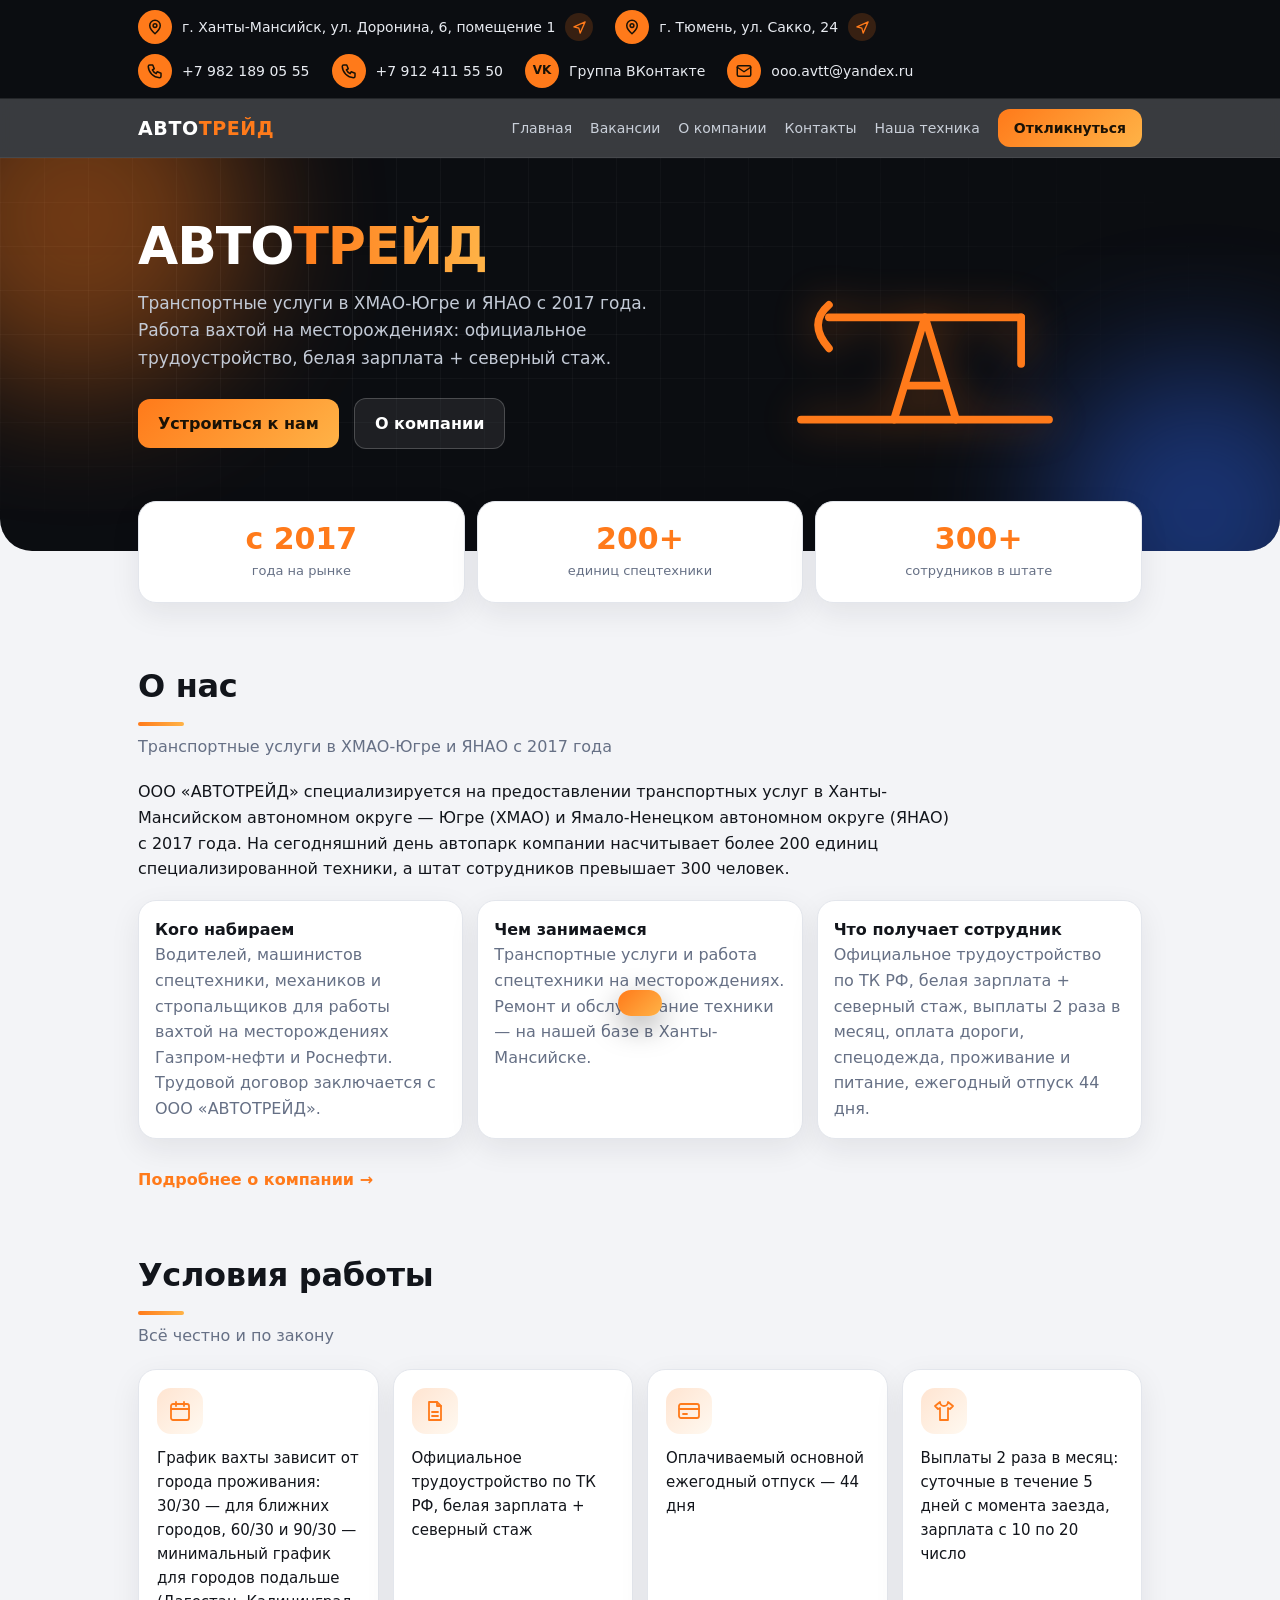
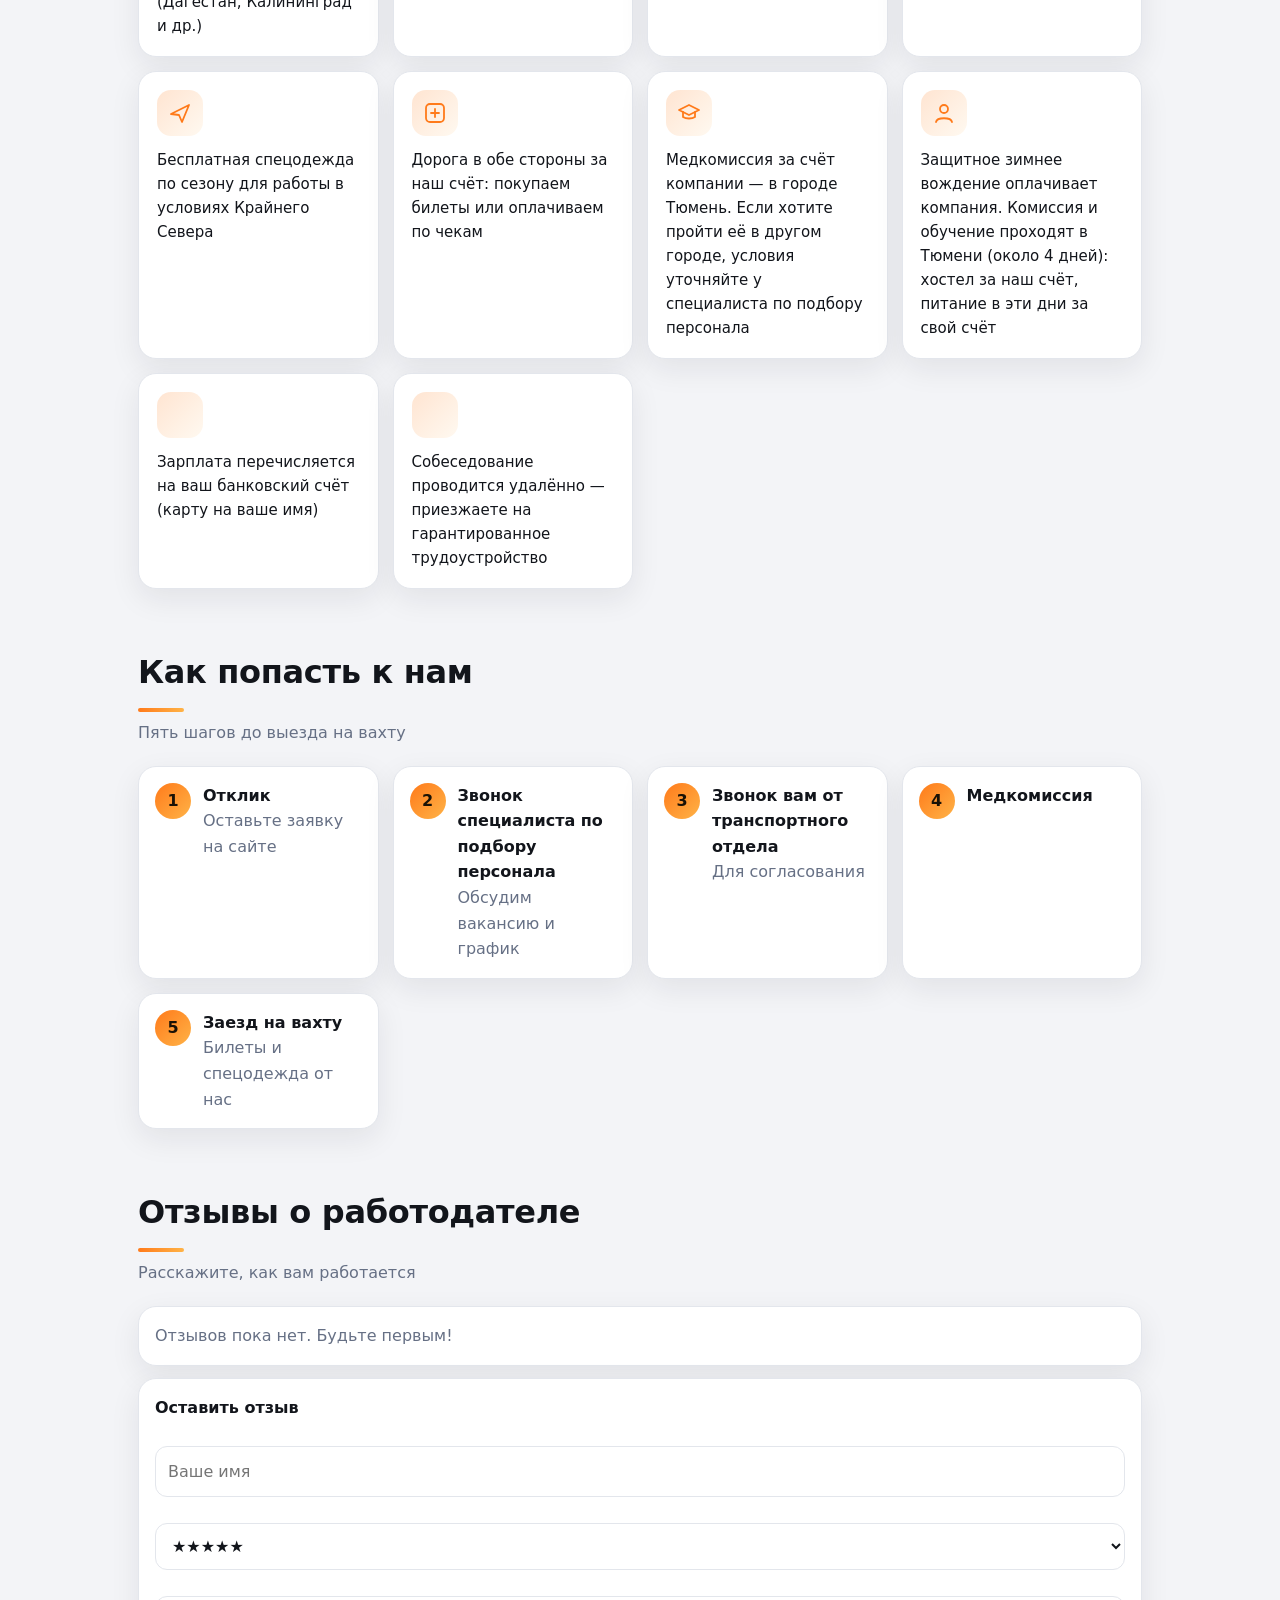
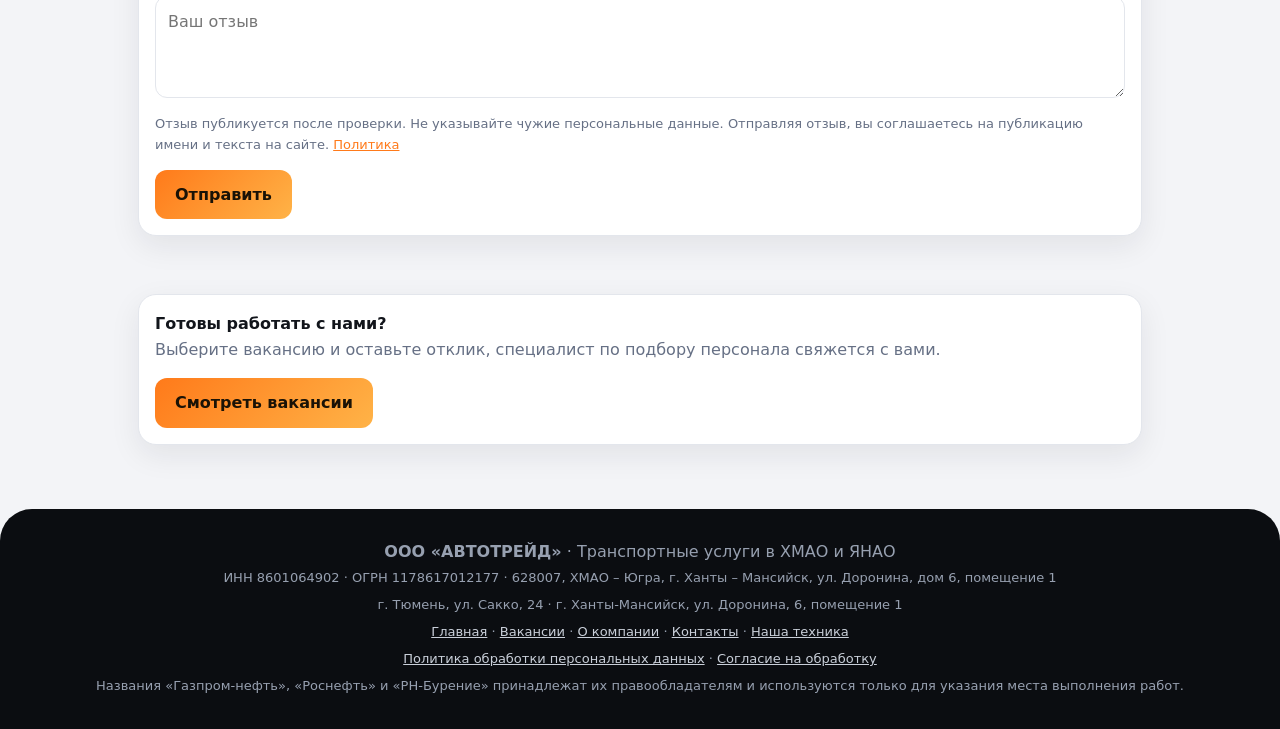
==== commit 2008cf14: "исправил ссылки2.0" ====
--- a/site/index.html
+++ b/site/index.html
@@ -8,7 +8,7 @@
 <div class="w"><div>
 <h1>АВТО<span>ТРЕЙД</span></h1>
 <p>Транспортные услуги в ХМАО-Югре и ЯНАО с 2017 года. Работа вахтой на месторождениях: официальное трудоустройство, белая зарплата + северный стаж.</p>
-<a class="btn p" href="vacancies.html">Устроиться к нам</a> <a href="about.html"><button class="btn">О компании</button></a></div>
+<a class="btn p" href="/vacancies">Устроиться к нам</a> <a href="/about"><button class="btn">О компании</button></a></div>
 <svg class="pump" viewBox="0 0 200 120"><path d="M20 112h160"/><path d="M80 112l20-66 20 66M88 90h24"/><g class="beam"><path d="M38 46h124"/><path d="M38 38q-14 12 0 28"/><path d="M162 46v30"/></g></svg></div></section>
 <main class="w">
 <div class="stats three">
@@ -23,7 +23,7 @@
 <div class="card reveal"><b>Чем занимаемся</b><br><span class="mu">Транспортные услуги и работа спецтехники на месторождениях. Ремонт и обслуживание техники — на нашей базе в Ханты-Мансийске.</span></div>
 <div class="card reveal"><b>Что получает сотрудник</b><br><span class="mu">Официальное трудоустройство по ТК РФ, белая зарплата + северный стаж, выплаты 2 раза в месяц, оплата дороги, спецодежда, проживание и питание, ежегодный отпуск 44 дня.</span></div>
 </div>
-<p style="margin-top:16px"><a class="map" href="about.html">Подробнее о компании →</a></p>
+<p style="margin-top:16px"><a class="map" href="/about">Подробнее о компании →</a></p>
 
 <h2 class="reveal" id="cond">Условия работы</h2><p class="sub">Всё честно и по закону</p>
 <div class="grid" id="conds"></div>
@@ -44,10 +44,10 @@
 <input id="rn" placeholder="Ваше имя" maxlength="40"><br><br>
 <select id="rr"><option value="5">★★★★★</option><option value="4">★★★★</option><option value="3">★★★</option><option value="2">★★</option><option value="1">★</option></select><br><br>
 <textarea id="rt" rows="3" maxlength="500" placeholder="Ваш отзыв"></textarea>
-<p class="mu" style="font-size:13px;margin:8px 0 14px">Отзыв публикуется после проверки. Не указывайте чужие персональные данные. Отправляя отзыв, вы соглашаетесь на публикацию имени и текста на сайте. <a href="privacy.html" style="color:var(--ac)">Политика</a></p>
+<p class="mu" style="font-size:13px;margin:8px 0 14px">Отзыв публикуется после проверки. Не указывайте чужие персональные данные. Отправляя отзыв, вы соглашаетесь на публикацию имени и текста на сайте. <a href="/privacy" style="color:var(--ac)">Политика</a></p>
 <button class="btn p" id="rs">Отправить</button></div>
 
-<div class="card reveal" style="margin-top:58px;display:flex;gap:16px;flex-wrap:wrap;align-items:center;justify-content:space-between"><div><b>Готовы работать с нами?</b><br><span class="mu">Выберите вакансию и оставьте отклик, специалист по подбору персонала свяжется с вами.</span></div><a class="btn p" href="vacancies.html">Смотреть вакансии</a></div>
+<div class="card reveal" style="margin-top:58px;display:flex;gap:16px;flex-wrap:wrap;align-items:center;justify-content:space-between"><div><b>Готовы работать с нами?</b><br><span class="mu">Выберите вакансию и оставьте отклик, специалист по подбору персонала свяжется с вами.</span></div><a class="btn p" href="/vacancies">Смотреть вакансии</a></div>
 </main>
 <script src="company.js"></script><script src="layout.js"></script><script src="script.js"></script>
 </body></html>
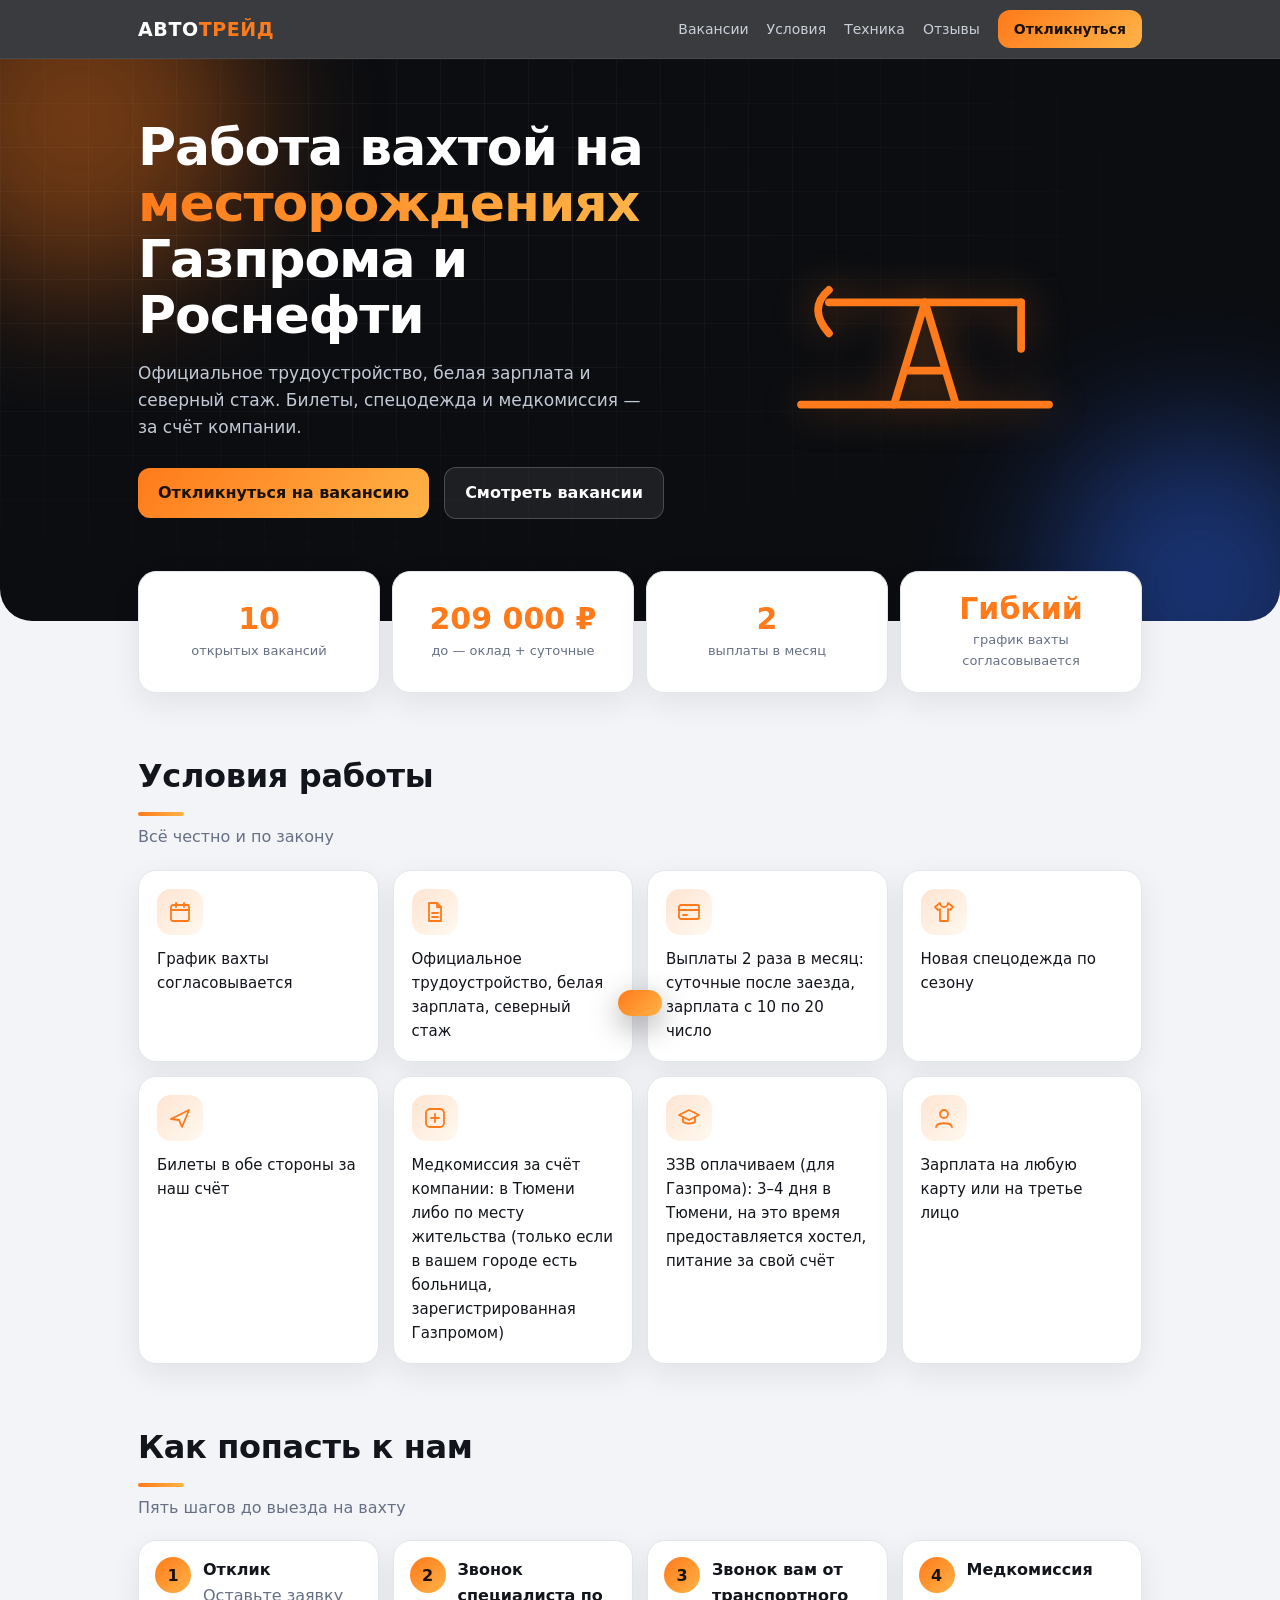
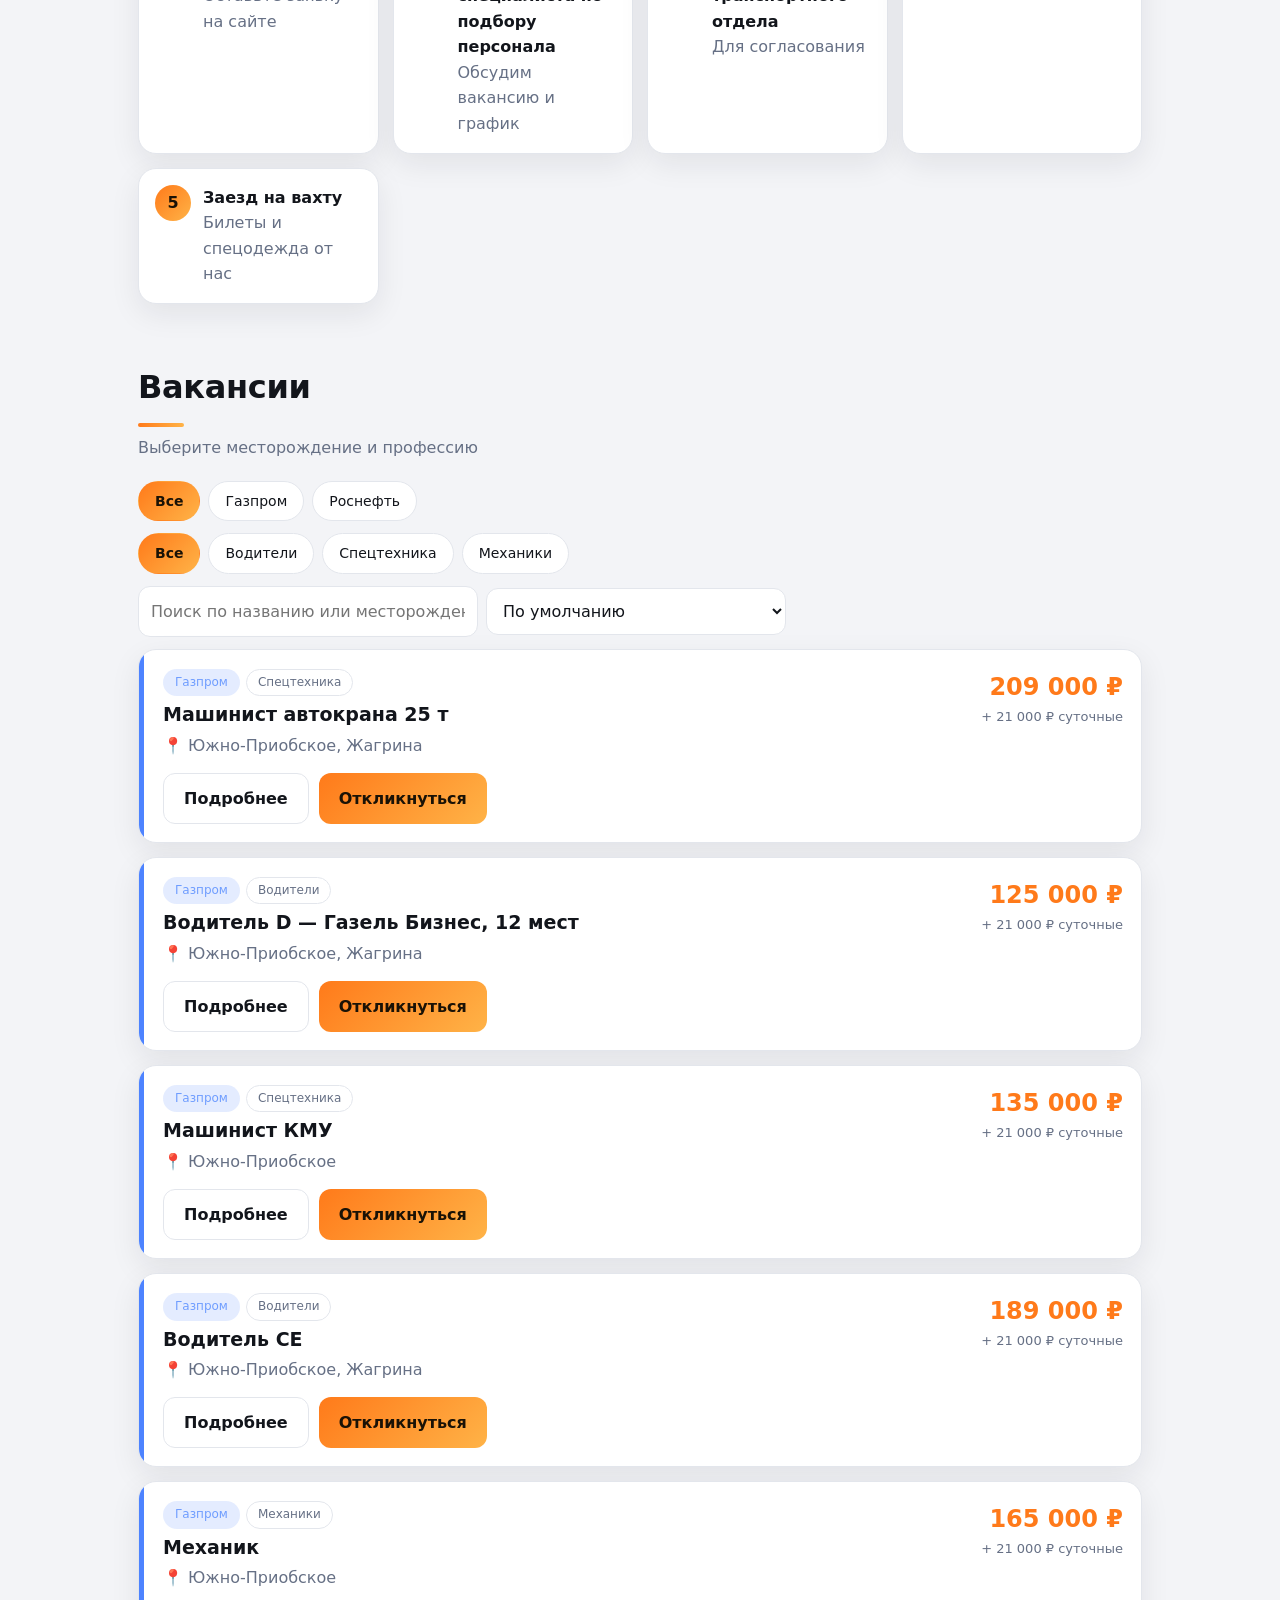
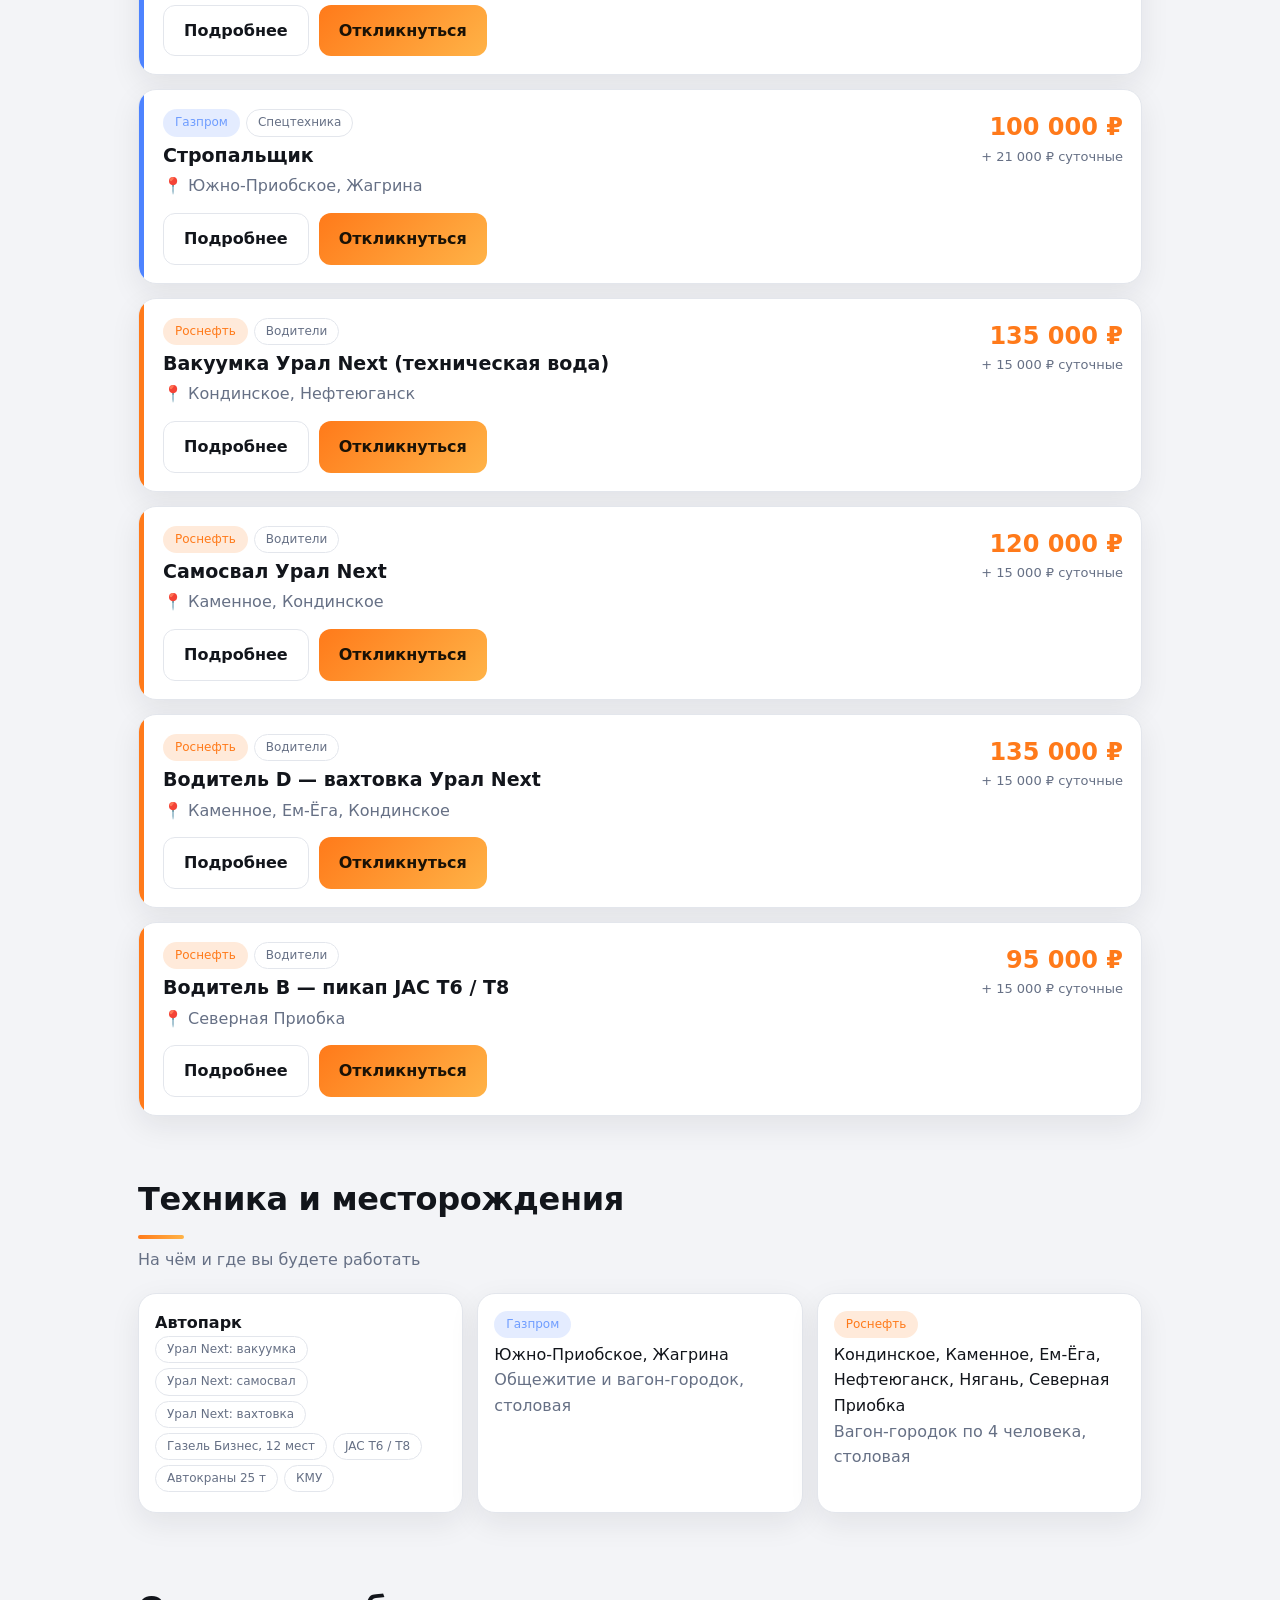
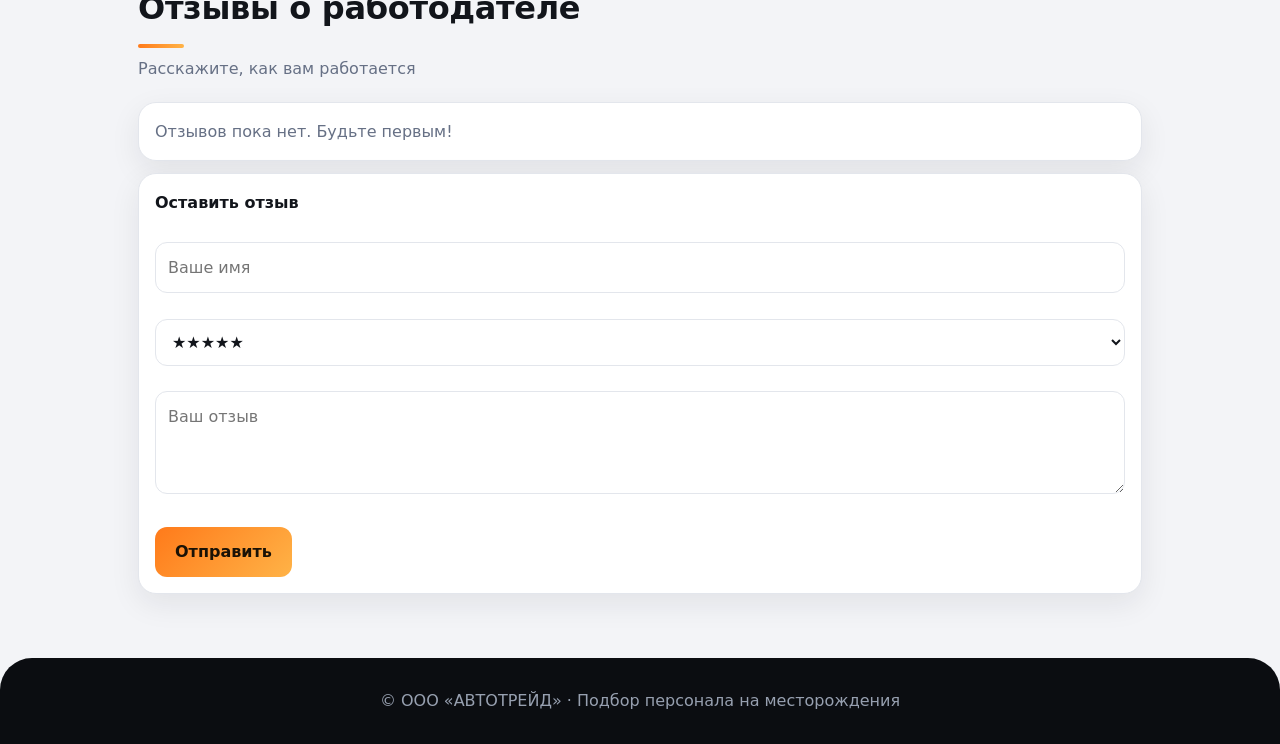
==== commit 0355cb7a: "Merge e7042383aefc5b9c750e8d6333bafe9b43f7551e into 740b1f9c24ba70c37bbde14be46a3d63bcb792e0" ====
--- a/site/index.html
+++ b/site/index.html
@@ -1,29 +1,30 @@
 <!DOCTYPE html>
-<html lang="ru"><head><meta charset="utf-8">
+<html lang="ru">
+<head>
+<meta charset="utf-8">
 <meta name="viewport" content="width=device-width, initial-scale=1, viewport-fit=cover">
-<title>АВТОТРЕЙД — транспортная компания в ХМАО и ЯНАО, работа вахтой</title>
-<meta name="description" content="ООО «АВТОТРЕЙД» — транспортные услуги в ХМАО-Югре и ЯНАО с 2017 года. Работа вахтой на месторождениях, официальное трудоустройство.">
-<link rel="stylesheet" href="style.css"></head><body>
+<title>АВТОТРЕЙД — работа вахтой на месторождениях</title>
+<link rel="stylesheet" href="style.css">
+</head>
+<body>
+<div id="pr"></div>
+<nav><div class="w"><b>АВТО<i>ТРЕЙД</i></b><div><a href="#vac">Вакансии</a><a href="#cond">Условия</a><a href="#fleet">Техника</a><a href="#rev">Отзывы</a><button class="btn p sm" data-apply="">Откликнуться</button></div></div></nav>
+
 <section class="hero"><div class="blob b1"></div><div class="blob b2"></div>
 <div class="w"><div>
-<h1>АВТО<span>ТРЕЙД</span></h1>
-<p>Транспортные услуги в ХМАО-Югре и ЯНАО с 2017 года. Работа вахтой на месторождениях: официальное трудоустройство, белая зарплата + северный стаж.</p>
-<a class="btn p" href="/vacancies">Устроиться к нам</a> <a href="/about"><button class="btn">О компании</button></a></div>
-<svg class="pump" viewBox="0 0 200 120"><path d="M20 112h160"/><path d="M80 112l20-66 20 66M88 90h24"/><g class="beam"><path d="M38 46h124"/><path d="M38 38q-14 12 0 28"/><path d="M162 46v30"/></g></svg></div></section>
+<h1>Работа вахтой на <span>месторождениях</span> Газпрома и Роснефти</h1>
+<p>Официальное трудоустройство, белая зарплата и северный стаж. Билеты, спецодежда и медкомиссия — за счёт компании.</p>
+<button class="btn p" data-apply="">Откликнуться на вакансию</button> <a href="#vac"><button class="btn">Смотреть вакансии</button></a></div>
+<svg class="pump" viewBox="0 0 200 120"><path d="M20 112h160"/><path d="M80 112l20-66 20 66M88 90h24"/><g class="beam"><path d="M38 46h124"/><path d="M38 38q-14 12 0 28"/><path d="M162 46v30"/></g></svg>
+</div></section>
+
 <main class="w">
-<div class="stats three">
-<div class="st"><b>с 2017</b><span>года на рынке</span></div>
-<div class="st"><b>200+</b><span>единиц спецтехники</span></div>
-<div class="st"><b>300+</b><span>сотрудников в штате</span></div>
+<div class="stats">
+<div class="st"><b data-n="10">0</b><span>открытых вакансий</span></div>
+<div class="st"><b data-n="209000" data-s=" ₽">0</b><span>до — оклад + суточные</span></div>
+<div class="st"><b data-n="2">0</b><span>выплаты в месяц</span></div>
+<div class="st"><b>Гибкий</b><span>график вахты согласовывается</span></div>
 </div>
-<h2 class="reveal" id="about">О нас</h2><p class="sub">Транспортные услуги в ХМАО-Югре и ЯНАО с 2017 года</p>
-<p class="reveal" style="max-width:820px">ООО «АВТОТРЕЙД» специализируется на предоставлении транспортных услуг в Ханты-Мансийском автономном округе — Югре (ХМАО) и Ямало-Ненецком автономном округе (ЯНАО) с 2017 года. На сегодняшний день автопарк компании насчитывает более 200 единиц специализированной техники, а штат сотрудников превышает 300 человек.</p>
-<div class="grid" style="margin-top:18px">
-<div class="card reveal"><b>Кого набираем</b><br><span class="mu">Водителей, машинистов спецтехники, механиков и стропальщиков для работы вахтой на месторождениях Газпром-нефти и Роснефти. Трудовой договор заключается с <span data-co="name"></span>.</span></div>
-<div class="card reveal"><b>Чем занимаемся</b><br><span class="mu">Транспортные услуги и работа спецтехники на месторождениях. Ремонт и обслуживание техники — на нашей базе в Ханты-Мансийске.</span></div>
-<div class="card reveal"><b>Что получает сотрудник</b><br><span class="mu">Официальное трудоустройство по ТК РФ, белая зарплата + северный стаж, выплаты 2 раза в месяц, оплата дороги, спецодежда, проживание и питание, ежегодный отпуск 44 дня.</span></div>
-</div>
-<p style="margin-top:16px"><a class="map" href="/about">Подробнее о компании →</a></p>
 
 <h2 class="reveal" id="cond">Условия работы</h2><p class="sub">Всё честно и по закону</p>
 <div class="grid" id="conds"></div>
@@ -37,17 +38,39 @@
 <div class="step reveal"><b>Заезд на вахту</b><br><span class="mu">Билеты и спецодежда от нас</span></div>
 </div>
 
+<h2 class="reveal" id="vac">Вакансии</h2><p class="sub">Выберите месторождение и профессию</p>
+<div class="bar" id="f1"></div>
+<div class="bar" id="f2"></div>
+<div class="bar"><input id="q" placeholder="Поиск по названию или месторождению" style="max-width:340px"><select id="so"><option value="0">По умолчанию</option><option value="1">Сначала с высокой зарплатой</option></select></div>
+<div id="jobs"></div>
+
+<h2 class="reveal" id="fleet">Техника и месторождения</h2><p class="sub">На чём и где вы будете работать</p>
+<div class="grid">
+<div class="card reveal"><b>Автопарк</b><br><span class="tg">Урал Next: вакуумка</span><span class="tg">Урал Next: самосвал</span><span class="tg">Урал Next: вахтовка</span><span class="tg">Газель Бизнес, 12 мест</span><span class="tg">JAC T6 / T8</span><span class="tg">Автокраны 25 т</span><span class="tg">КМУ</span></div>
+<div class="card reveal"><span class="tg g">Газпром</span><br>Южно-Приобское, Жагрина<br><span class="mu">Общежитие и вагон-городок, столовая</span></div>
+<div class="card reveal"><span class="tg r">Роснефть</span><br>Кондинское, Каменное, Ем-Ёга, Нефтеюганск, Нягань, Северная Приобка<br><span class="mu">Вагон-городок по 4 человека, столовая</span></div>
+</div>
 
 <h2 class="reveal" id="rev">Отзывы о работодателе</h2><p class="sub">Расскажите, как вам работается</p>
 <div id="revs"></div>
 <div class="card"><b>Оставить отзыв</b><br><br>
 <input id="rn" placeholder="Ваше имя" maxlength="40"><br><br>
 <select id="rr"><option value="5">★★★★★</option><option value="4">★★★★</option><option value="3">★★★</option><option value="2">★★</option><option value="1">★</option></select><br><br>
-<textarea id="rt" rows="3" maxlength="500" placeholder="Ваш отзыв"></textarea>
-<p class="mu" style="font-size:13px;margin:8px 0 14px">Отзыв публикуется после проверки. Не указывайте чужие персональные данные. Отправляя отзыв, вы соглашаетесь на публикацию имени и текста на сайте. <a href="/privacy" style="color:var(--ac)">Политика</a></p>
+<textarea id="rt" rows="3" maxlength="500" placeholder="Ваш отзыв"></textarea><br><br>
 <button class="btn p" id="rs">Отправить</button></div>
+</main>
 
-<div class="card reveal" style="margin-top:58px;display:flex;gap:16px;flex-wrap:wrap;align-items:center;justify-content:space-between"><div><b>Готовы работать с нами?</b><br><span class="mu">Выберите вакансию и оставьте отклик, специалист по подбору персонала свяжется с вами.</span></div><a class="btn p" href="/vacancies">Смотреть вакансии</a></div>
-</main>
-<script src="company.js"></script><script src="layout.js"></script><script src="script.js"></script>
-</body></html>+<footer>© ООО «АВТОТРЕЙД» · Подбор персонала на месторождения</footer>
+
+<dialog id="dlg"><h3 style="margin-top:0">Отклик на вакансию</h3>
+<label>Вакансия</label><select id="av"></select>
+<label>Имя</label><input id="an" maxlength="60">
+<label>Телефон</label><input id="ap" type="tel" placeholder="+7 ___ ___ __ __">
+<label>Город проживания</label><input id="ac" maxlength="60">
+<input id="hp" name="website" tabindex="-1" autocomplete="off" aria-hidden="true" style="position:absolute;left:-9999px">
+<div style="display:flex;gap:8px"><button class="btn p" id="as">Отправить отклик</button><button class="btn" id="ax">Закрыть</button></div></dialog>
+<div class="toast" id="ts"></div>
+
+<script src="script.js"></script>
+</body>
+</html>
--- a/site/style.css
+++ b/site/style.css
@@ -56,9 +56,6 @@
 .tg.g{background:rgba(77,131,255,.15);color:#6f9dff;border-color:transparent}.tg.r{background:rgba(255,122,26,.16);color:var(--ac);border-color:transparent}
 .more{display:grid;grid-template-rows:0fr;transition:grid-template-rows .35s}.more>div{overflow:hidden}.v.open .more{grid-template-rows:1fr}
 .more ul{margin:14px 0 0;padding-left:20px;color:var(--mu);font-size:15px}.more li{margin-bottom:4px}
-.more li .k{color:var(--ac);font-weight:700}
-.sal b.nb{font-size:15px;white-space:normal;display:inline-block;max-width:170px}
-a.map{color:var(--ac);font-weight:600;text-decoration:none}a.map:hover{text-decoration:underline}
 .acts{display:flex;gap:10px;margin-top:14px;flex-wrap:wrap}
 .reveal{opacity:0;transform:translateY(26px);transition:opacity .6s,transform .6s}.reveal.in{opacity:1;transform:none}
 .card{background:var(--card);border:1px solid var(--bd);border-radius:var(--r);padding:16px;margin-bottom:12px;box-shadow:var(--sh)}
@@ -67,55 +64,12 @@
 @keyframes pop{from{opacity:0;transform:translateY(24px) scale(.97)}}
 label{font-size:13px;color:var(--mu)}dialog input,dialog select{margin:4px 0 14px}
 .toast{position:fixed;left:50%;bottom:24px;transform:translate(-50%,140px);background:linear-gradient(135deg,var(--ac),var(--ac2));color:#1a1206;padding:13px 22px;border-radius:14px;font-weight:700;transition:.4s;z-index:90;max-width:90%;box-shadow:0 10px 30px rgba(0,0,0,.35)}.toast.s{transform:translate(-50%,0)}
-.doc{padding-top:30px;padding-bottom:20px;max-width:760px}.doc h1{font-size:clamp(24px,5vw,34px);line-height:1.2}.doc h2{font-size:20px;margin:30px 0 8px}.doc h2:after{display:none}.doc p{color:var(--tx)}.doc p.mu{color:var(--mu)}.doc a{color:var(--ac)}
-.ph{background:rgba(255,214,0,.28);border-radius:4px;padding:0 3px}
-footer .fs{font-size:13px;line-height:2}footer a{color:#c9cfd9}
 footer{margin-top:64px;background:#0b0d11;color:#97a0b0;text-align:center;padding:30px 18px;border-radius:32px 32px 0 0}
 @media(max-width:720px){
 .hero{padding:40px 0 84px}.hero .w{grid-template-columns:1fr;gap:20px}.pump{max-width:190px}
 .hero a{display:block}.hero .btn{width:100%;margin-right:0}
-
+nav a{display:none}nav .btn{margin-left:0}
 .stats{grid-template-columns:1fr 1fr}.sal{text-align:left}
 dialog{width:100%;max-width:none;margin:auto 0 0;border-radius:24px 24px 0 0;padding-bottom:calc(24px + env(safe-area-inset-bottom,0px))}
 .acts .btn.p{flex:1}}
 @media(prefers-reduced-motion:reduce){*{animation:none!important;transition:none!important}.reveal{opacity:1;transform:none}}
-
-/* страница «О компании» */
-.hero.mini{padding:46px 0 92px}.hero.mini .w{display:block}.hero.mini p{margin-bottom:0}
-.stats.three{grid-template-columns:repeat(3,1fr)}
-.pg h3{font-size:18px;margin:28px 0 12px}.pg>p{max-width:820px}
-a.btn{text-decoration:none;display:inline-block}
-@media(max-width:720px){.stats.three .st{padding:14px 6px}.stats.three .st b{font-size:20px}.hero.mini{padding:34px 0 84px}}
-
-/* верхняя полоска контактов и меню */
-.topbar{background:#0b0d11;color:#e8ebf1;border-bottom:1px solid rgba(255,255,255,.1);font-size:14px}
-.topbar .w{display:flex;gap:10px 30px;flex-wrap:wrap;justify-content:space-between;align-items:center;padding-top:10px;padding-bottom:10px}
-.ti-i{display:flex;align-items:center;gap:10px;color:#e8ebf1;text-decoration:none}a.ti-i:hover{color:var(--ac)}
-.ti{width:34px;height:34px;border-radius:50%;background:var(--ac);color:#1a1206;display:inline-flex;align-items:center;justify-content:center;font-style:normal;font-weight:800;font-size:12px;flex:none}.ti svg{width:18px;height:18px}
-nav .logo{margin:0;color:#fff;text-decoration:none}nav .links{display:flex;align-items:center}nav .links a.on{color:var(--ac)}
-.burger{display:none;background:none;border:1px solid rgba(255,255,255,.25);color:#fff;border-radius:10px;font-size:20px;line-height:1;padding:6px 12px;cursor:pointer}
-.hero .btn{font-family:inherit}
-@media(max-width:720px){
-.topbar .hm{display:none}.topbar .w{justify-content:center}
-.burger{display:block}nav .links{display:none}
-nav.open .links{display:flex;flex-direction:column;align-items:stretch;position:absolute;top:100%;left:0;right:0;background:#0b0d11;padding:10px 18px 18px;border-bottom:1px solid rgba(255,255,255,.1)}
-nav.open .links a{display:block;margin:0;padding:11px 0;font-size:16px}nav.open .links .btn{margin:8px 0 0;width:100%}
-}
-.tags .tg{margin:0 6px 6px 0}
-
-/* верхняя полоска: адрес офиса со стрелкой на карту, телефоны, VK */
-.topbar .tb-l,.topbar .tb-r{display:flex;flex-wrap:wrap;align-items:center;gap:8px 22px}
-.topbar .tb-r{justify-content:flex-end}
-.ti-i.addr{gap:10px}
-.ti.arr{width:28px;height:28px;background:rgba(255,122,26,.18);color:var(--ac);transition:.2s}
-.ti.arr svg{width:15px;height:15px}
-a.ti-i.addr:hover .ti.arr{background:var(--ac);color:#1a1206;transform:translate(2px,-2px)}
-.ti-i .ph{white-space:nowrap}
-@media(max-width:720px){
-  .topbar{font-size:13px}
-  .topbar .tb-l,.topbar .tb-r{width:100%;justify-content:center;gap:8px 16px}
-  .topbar .ti{width:28px;height:28px}
-  .topbar .ti.arr{width:26px;height:26px}
-  .topbar .ti svg{width:15px;height:15px}
-  .topbar .w{padding-top:8px;padding-bottom:8px;gap:8px}
-}
